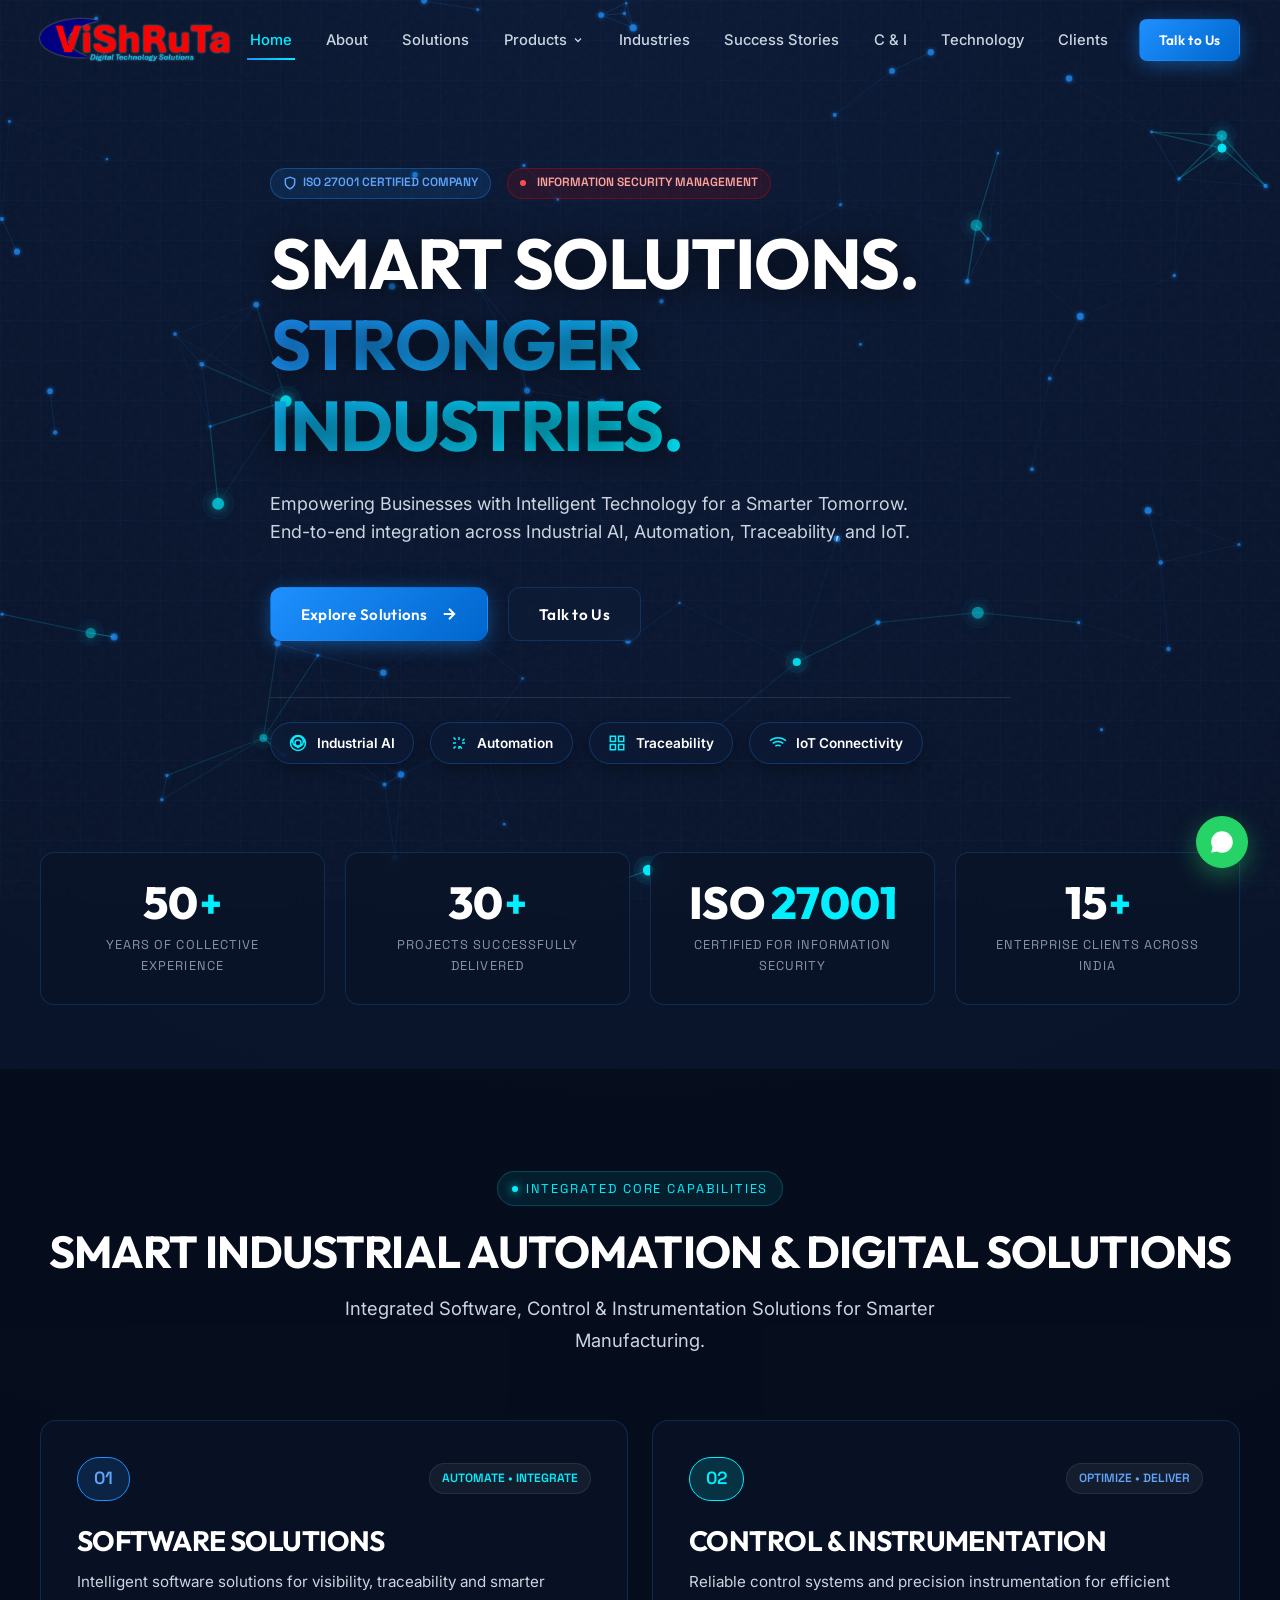
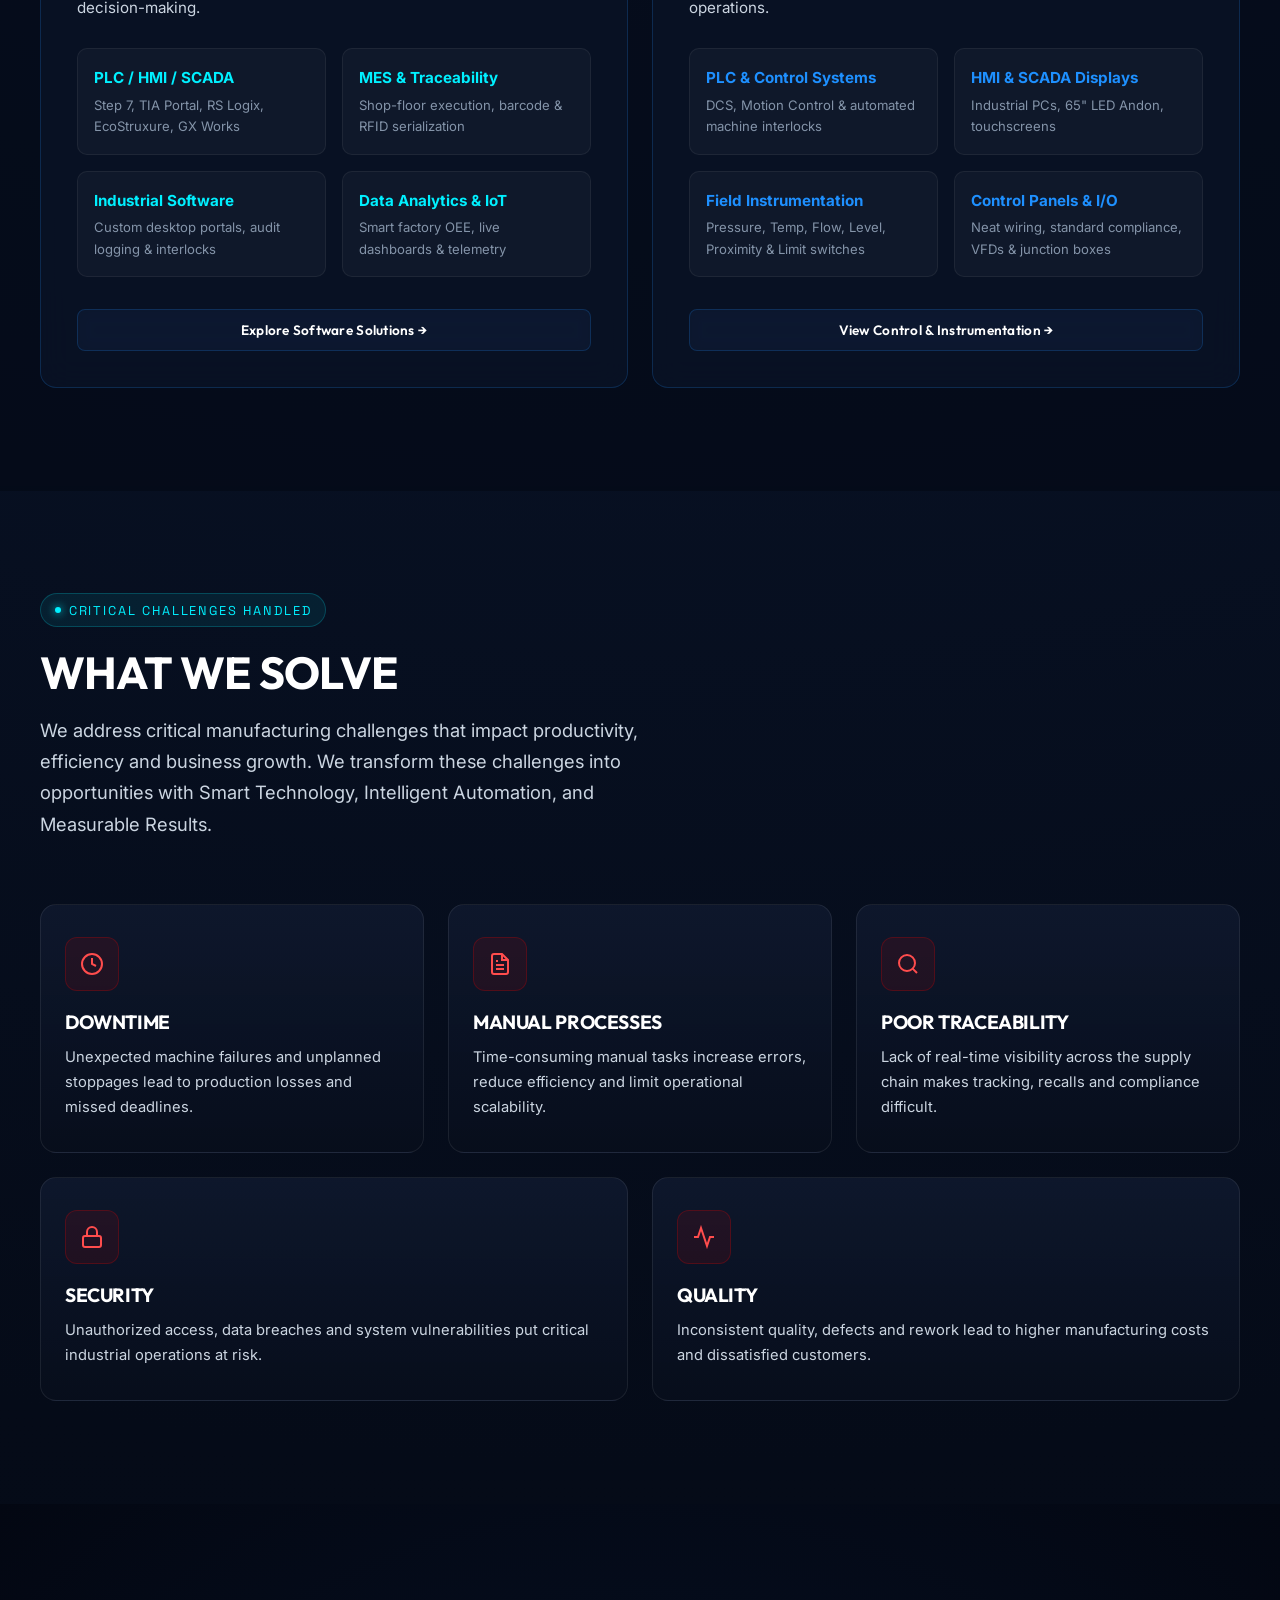
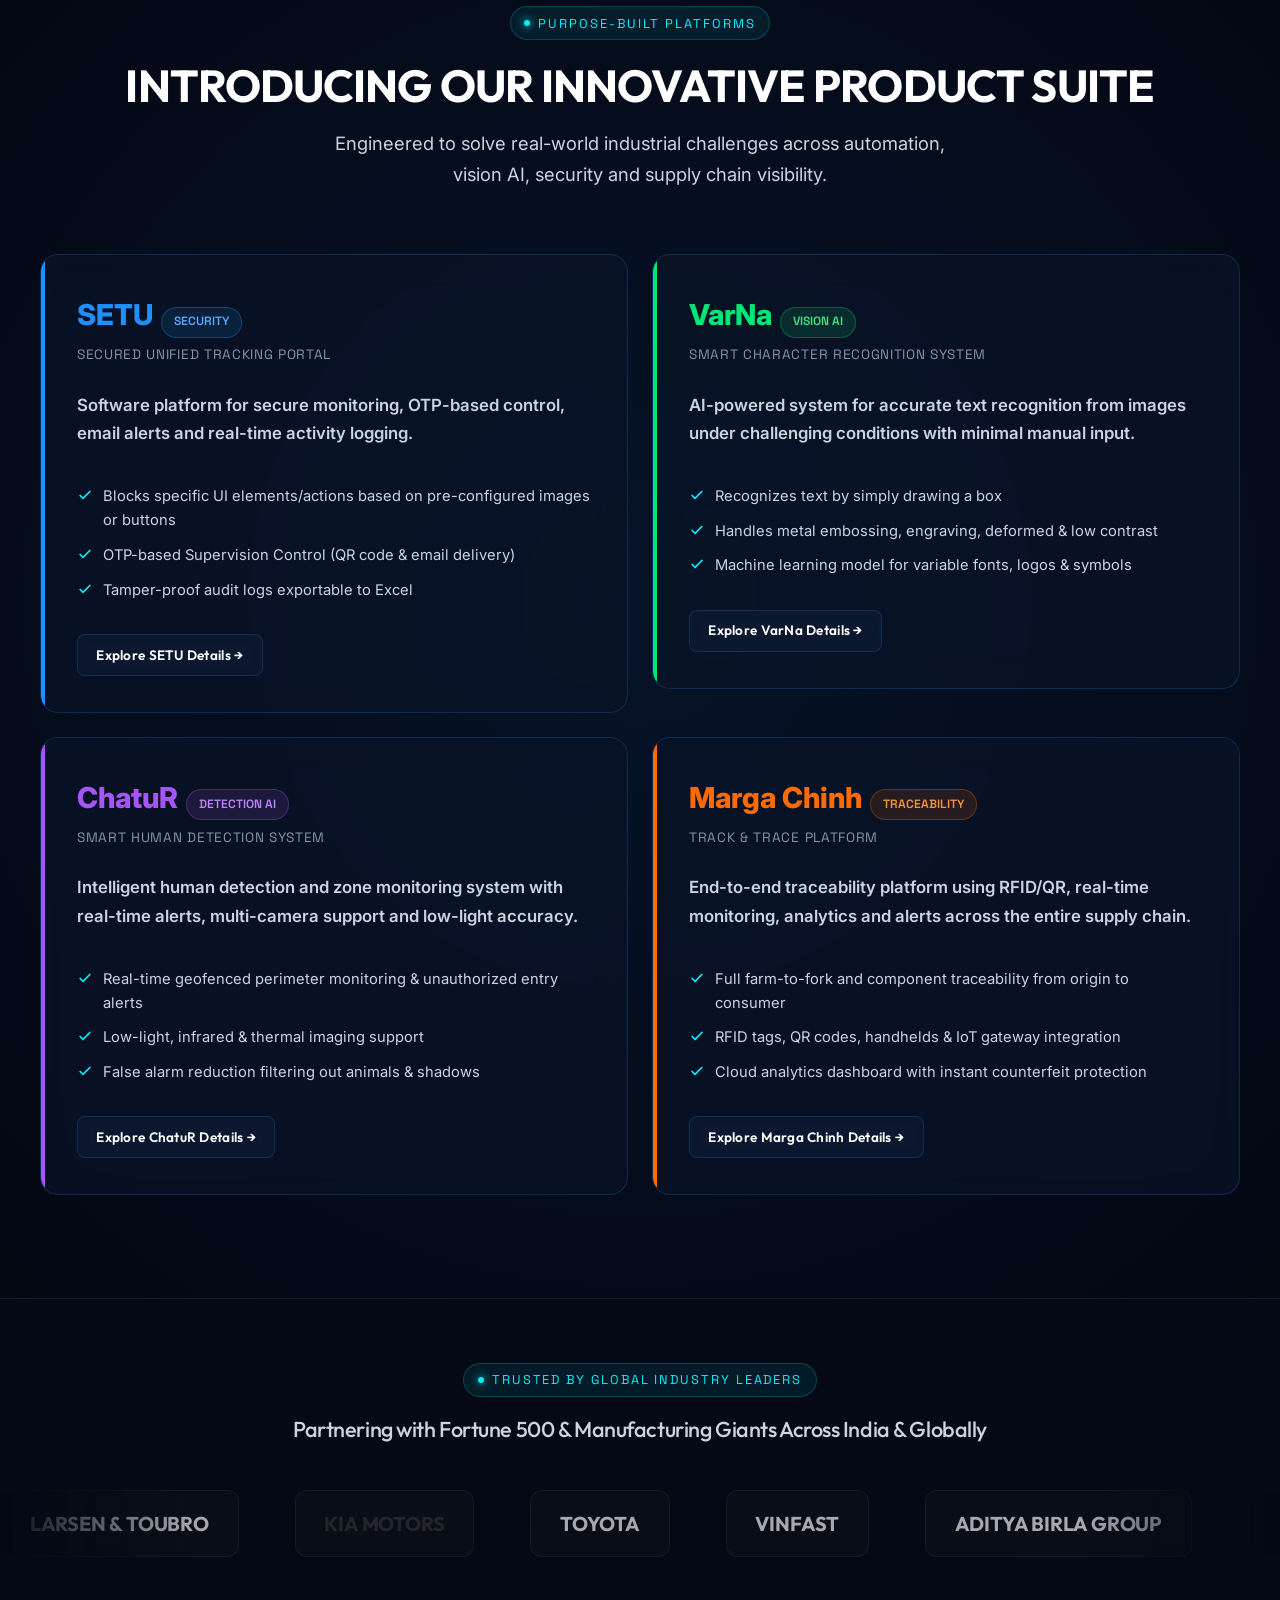
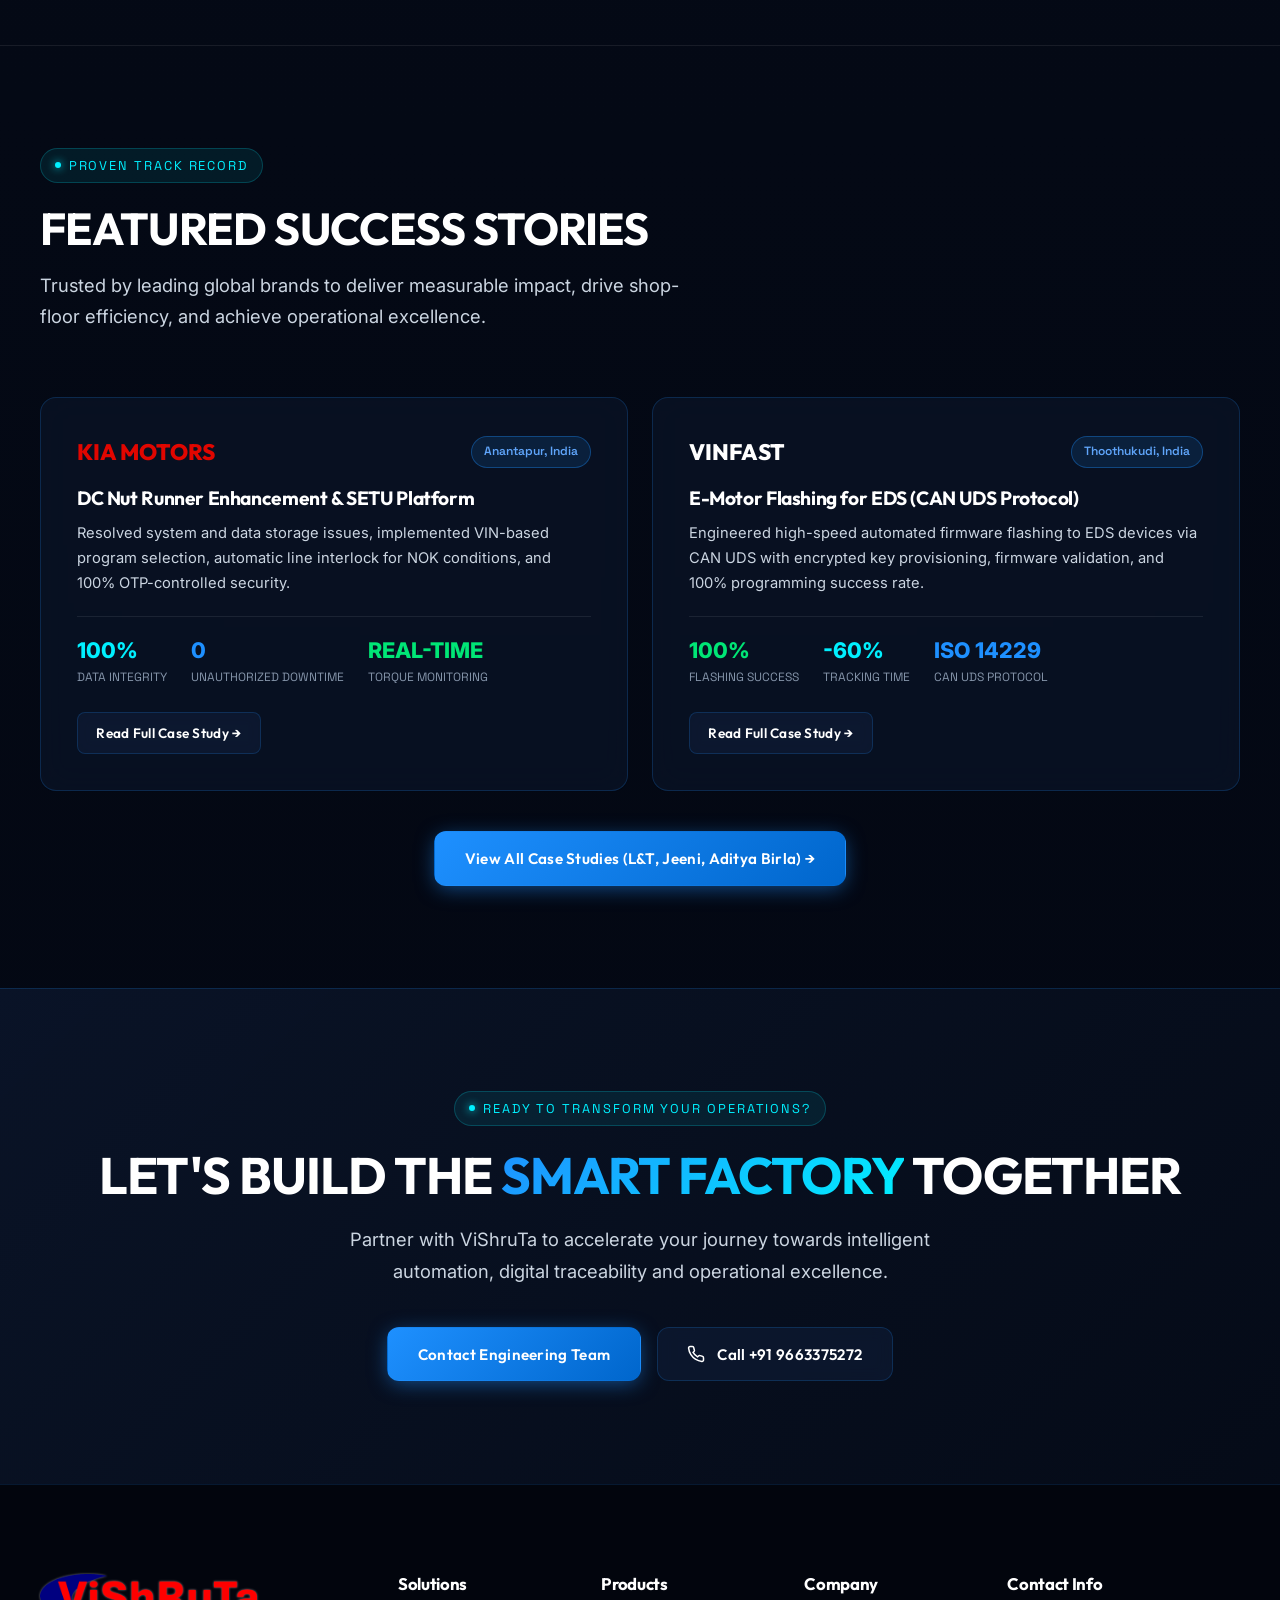
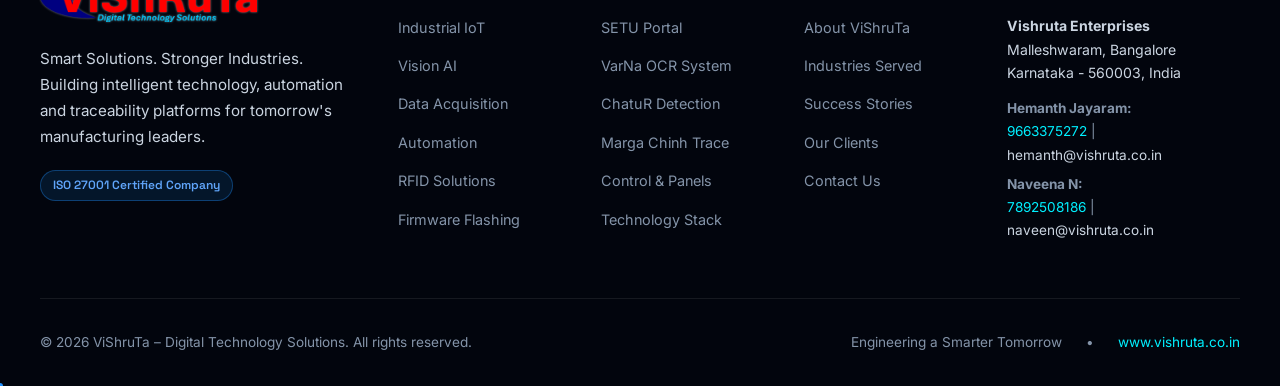
==== index.html @ b14efd13 "Initial commit: ViShruTa Digital Technology Solutions official corporate website" ====
<!DOCTYPE html>
<html lang="en">
<head>
  <meta charset="UTF-8">
  <meta name="viewport" content="width=device-width, initial-scale=1.0">
  <title>ViShruTa – Digital Technology Solutions | Industrial AI, Automation, IoT & Traceability</title>
  <meta name="description" content="ViShruTa provides award-grade Industrial Automation, Industrial AI, IoT Connectivity, Traceability & Control Solutions. ISO 27001 Certified Company based in Bangalore, India.">
  <meta name="keywords" content="ViShruTa, Industrial Automation, Industrial AI, IoT, Traceability, SETU, VarNa, ChatuR, Marga Chinh, PLC Panel Wiring, SCADA, Bangalore">
  <meta name="author" content="ViShruTa">
  
  <!-- Open Graph / Meta -->
  <meta property="og:title" content="ViShruTa – Digital Technology Solutions">
  <meta property="og:description" content="Smart Solutions. Stronger Industries. Empowering Businesses with Intelligent Technology for a Smarter Tomorrow.">
  <meta property="og:type" content="website">
  <meta property="og:url" content="https://www.vishruta.co.in">

  <!-- Favicon SVG -->
  <link rel="icon" type="image/svg+xml" href="data:image/svg+xml,%3Csvg xmlns='http://www.w3.org/2000/svg' viewBox='0 0 32 32'%3E%3Crect width='32' height='32' rx='8' fill='%23050B18'/%3E%3Cpath d='M6 10h6l4 12 4-12h6' stroke='%23E10600' stroke-width='3' stroke-linecap='round' stroke-linejoin='round' fill='none'/%3E%3Ccircle cx='24' cy='10' r='2' fill='%2300F0FF'/%3E%3C/svg%3E">

  <!-- Stylesheets -->
  <link rel="stylesheet" href="css/main.css">
  <link rel="stylesheet" href="css/components.css">
  <link rel="stylesheet" href="css/animations.css">
</head>
<body>

  <!-- Scroll Progress Indicator -->
  <div class="scroll-progress"></div>

  <!-- Main Navigation Header -->
  <header class="header">
    <div class="container navbar">
      <a href="index.html" class="logo-brand" aria-label="ViShruTa Home">
        <img src="images/logo.png" alt="ViShruTa – Digital Technology Solutions" class="logo-img">
      </a>

      <nav>
        <ul class="nav-links">
          <li class="nav-item"><a href="index.html" class="nav-link active">Home</a></li>
          <li class="nav-item"><a href="about.html" class="nav-link">About</a></li>
          <li class="nav-item"><a href="solutions.html" class="nav-link">Solutions</a></li>
          <li class="nav-item">
            <a href="products.html" class="nav-link">
              Products
              <svg width="12" height="12" viewBox="0 0 24 24" fill="none" stroke="currentColor" stroke-width="2.5"><path d="M6 9l6 6 6-6"/></svg>
            </a>
            <ul class="dropdown-menu">
              <li><a href="product-setu.html" class="dropdown-link"><span style="color:var(--product-setu)">●</span> SETU (Secured Tracking)</a></li>
              <li><a href="product-varna.html" class="dropdown-link"><span style="color:var(--product-varna)">●</span> VarNa (Character OCR)</a></li>
              <li><a href="product-chatur.html" class="dropdown-link"><span style="color:var(--product-chatur)">●</span> ChatuR (Human Detection)</a></li>
              <li><a href="product-marga-chinh.html" class="dropdown-link"><span style="color:var(--product-marga)">●</span> Marga Chinh (Track & Trace)</a></li>
            </ul>
          </li>
          <li class="nav-item"><a href="industries.html" class="nav-link">Industries</a></li>
          <li class="nav-item"><a href="success-stories.html" class="nav-link">Success Stories</a></li>
          <li class="nav-item"><a href="control-instrumentation.html" class="nav-link">C &amp; I</a></li>
          <li class="nav-item"><a href="technology.html" class="nav-link">Technology</a></li>
          <li class="nav-item"><a href="clients.html" class="nav-link">Clients</a></li>
          <li class="nav-item"><a href="contact.html" class="btn btn-primary btn-sm">Talk to Us</a></li>
        </ul>
      </nav>

      <button class="mobile-toggle" aria-label="Toggle navigation menu">
        <span></span>
        <span></span>
        <span></span>
      </button>
    </div>
  </header>

  <!-- Hero Section -->
  <section class="hero" id="home">
    <canvas id="network-canvas"></canvas>

    <div class="container hero-content">
      <div class="hero-badge-wrap">
        <span class="badge badge-iso">
          <svg width="14" height="14" viewBox="0 0 24 24" fill="none" stroke="currentColor" stroke-width="2.5"><path d="M12 22s8-4 8-10V5l-8-3-8 3v7c0 6 8 10 8 10z"/></svg>
          ISO 27001 CERTIFIED COMPANY
        </span>
        <span class="badge badge-red">
          <span class="pulse-security" style="display:inline-block;width:6px;height:6px;border-radius:50%;background:#FF4D4D;margin-right:4px;"></span>
          INFORMATION SECURITY MANAGEMENT
        </span>
      </div>

      <h1 class="hero-title">
        SMART SOLUTIONS.<br>
        <span class="text-gradient-accent">STRONGER INDUSTRIES.</span>
      </h1>

      <p class="hero-subtitle">
        Empowering Businesses with Intelligent Technology for a Smarter Tomorrow. End-to-end integration across Industrial AI, Automation, Traceability, and IoT.
      </p>

      <div class="hero-actions">
        <a href="solutions.html" class="btn btn-primary">
          Explore Solutions
          <svg width="18" height="18" viewBox="0 0 24 24" fill="none" stroke="currentColor" stroke-width="2.5"><path d="M5 12h14M12 5l7 7-7 7"/></svg>
        </a>
        <a href="contact.html" class="btn btn-secondary">
          Talk to Us
        </a>
      </div>

      <!-- Floating Tech Nodes from PDF Slide 1 -->
      <div class="hero-nodes">
        <div class="hero-node-item floating-anim-1">
          <svg viewBox="0 0 24 24" fill="none" stroke="currentColor" stroke-width="2"><path d="M12 2a10 10 0 1010 10A10 10 0 0012 2zm1 14.93V17a1 1 0 01-2 0v-.07A7.003 7.003 0 015.07 11H5a1 1 0 010-2h.07A7.003 7.003 0 0111 3.07V3a1 1 0 012 0v.07A7.003 7.003 0 0118.93 9H19a1 1 0 010 2h-.07A7.003 7.003 0 0113 16.93zM12 8a4 4 0 104 4 4 4 0 00-4-4z"/></svg>
          Industrial AI
        </div>
        <div class="hero-node-item floating-anim-2">
          <svg viewBox="0 0 24 24" fill="none" stroke="currentColor" stroke-width="2"><path d="M12 8V4m0 16v-4m8-4h-4M4 12h4m11.314-5.657l-2.828 2.828M7.515 16.485l-2.828 2.828m11.314 0l-2.828-2.828M7.515 7.515L4.686 4.686"/></svg>
          Automation
        </div>
        <div class="hero-node-item floating-anim-3">
          <svg viewBox="0 0 24 24" fill="none" stroke="currentColor" stroke-width="2"><rect x="3" y="3" width="7" height="7"/><rect x="14" y="3" width="7" height="7"/><rect x="3" y="14" width="7" height="7"/><rect x="14" y="14" width="7" height="7"/></svg>
          Traceability
        </div>
        <div class="hero-node-item floating-anim-4">
          <svg viewBox="0 0 24 24" fill="none" stroke="currentColor" stroke-width="2"><path d="M5 12.55a11 11 0 0114.08 0M1.42 9a16 16 0 0121.16 0M8.53 16.11a6 6 0 016.95 0M12 20h.01"/></svg>
          IoT Connectivity
        </div>
      </div>
    </div>
  </section>

  <!-- Animated Numerical Stats Strip -->
  <section class="stats-strip">
    <div class="container">
      <div class="stats-card-grid">
        <div class="stat-box">
          <div class="stat-number"><span class="counter" data-target="50">0</span><span class="plus">+</span></div>
          <div class="stat-label">Years of Collective Experience</div>
        </div>
        <div class="stat-box">
          <div class="stat-number"><span class="counter" data-target="30">0</span><span class="plus">+</span></div>
          <div class="stat-label">Projects Successfully Delivered</div>
        </div>
        <div class="stat-box">
          <div class="stat-number">ISO <span style="color:var(--accent-cyan);margin-left:6px;">27001</span></div>
          <div class="stat-label">Certified for Information Security</div>
        </div>
        <div class="stat-box">
          <div class="stat-number"><span class="counter" data-target="15">0</span><span class="plus">+</span></div>
          <div class="stat-label">Enterprise Clients Across India</div>
        </div>
      </div>
    </div>
  </section>

  <!-- Two Core Pillars (Slide 2) -->
  <section class="section" style="background: rgba(4, 9, 20, 0.6);">
    <div class="container">
      <div class="section-title-wrap text-center" style="text-align: center;">
        <span class="section-tag">Integrated Core Capabilities</span>
        <h2 class="section-title">SMART INDUSTRIAL AUTOMATION &amp; DIGITAL SOLUTIONS</h2>
        <p class="section-desc" style="margin: 0 auto;">Integrated Software, Control &amp; Instrumentation Solutions for Smarter Manufacturing.</p>
      </div>

      <div class="bento-grid">
        <!-- 01 Software Solutions -->
        <div class="col-6">
          <div class="glass-card tilt-card" style="height: 100%;">
            <div style="display:flex; justify-content:space-between; align-items:center; margin-bottom:1.5rem;">
              <span class="badge" style="background:rgba(30,144,255,0.15); border-color:var(--accent-blue); color:#60A5FA; font-size:1.1rem; padding:0.4rem 1rem;">01</span>
              <span class="badge" style="color:var(--accent-cyan);">AUTOMATE • INTEGRATE</span>
            </div>
            <h3 style="color:#FFFFFF; margin-bottom:0.75rem;">SOFTWARE SOLUTIONS</h3>
            <p style="color:var(--text-secondary); margin-bottom:1.75rem;">Intelligent software solutions for visibility, traceability and smarter decision-making.</p>
            
            <div style="display:grid; grid-template-columns:repeat(2, 1fr); gap:1rem;">
              <div style="background:rgba(255,255,255,0.03); padding:1rem; border-radius:10px; border:1px solid rgba(255,255,255,0.06);">
                <div style="color:var(--accent-cyan); font-weight:700; font-size:0.95rem; margin-bottom:0.25rem;">PLC / HMI / SCADA</div>
                <div style="font-size:0.82rem; color:var(--text-muted);">Step 7, TIA Portal, RS Logix, EcoStruxure, GX Works</div>
              </div>
              <div style="background:rgba(255,255,255,0.03); padding:1rem; border-radius:10px; border:1px solid rgba(255,255,255,0.06);">
                <div style="color:var(--accent-cyan); font-weight:700; font-size:0.95rem; margin-bottom:0.25rem;">MES &amp; Traceability</div>
                <div style="font-size:0.82rem; color:var(--text-muted);">Shop-floor execution, barcode &amp; RFID serialization</div>
              </div>
              <div style="background:rgba(255,255,255,0.03); padding:1rem; border-radius:10px; border:1px solid rgba(255,255,255,0.06);">
                <div style="color:var(--accent-cyan); font-weight:700; font-size:0.95rem; margin-bottom:0.25rem;">Industrial Software</div>
                <div style="font-size:0.82rem; color:var(--text-muted);">Custom desktop portals, audit logging &amp; interlocks</div>
              </div>
              <div style="background:rgba(255,255,255,0.03); padding:1rem; border-radius:10px; border:1px solid rgba(255,255,255,0.06);">
                <div style="color:var(--accent-cyan); font-weight:700; font-size:0.95rem; margin-bottom:0.25rem;">Data Analytics &amp; IoT</div>
                <div style="font-size:0.82rem; color:var(--text-muted);">Smart factory OEE, live dashboards &amp; telemetry</div>
              </div>
            </div>

            <div style="margin-top:2rem;">
              <a href="solutions.html" class="btn btn-secondary btn-sm" style="width:100%;">Explore Software Solutions &rarr;</a>
            </div>
          </div>
        </div>

        <!-- 02 Control & Instrumentation -->
        <div class="col-6">
          <div class="glass-card tilt-card" style="height: 100%;">
            <div style="display:flex; justify-content:space-between; align-items:center; margin-bottom:1.5rem;">
              <span class="badge" style="background:rgba(0,240,255,0.15); border-color:var(--accent-cyan); color:var(--accent-cyan); font-size:1.1rem; padding:0.4rem 1rem;">02</span>
              <span class="badge" style="color:#60A5FA;">OPTIMIZE • DELIVER</span>
            </div>
            <h3 style="color:#FFFFFF; margin-bottom:0.75rem;">CONTROL &amp; INSTRUMENTATION</h3>
            <p style="color:var(--text-secondary); margin-bottom:1.75rem;">Reliable control systems and precision instrumentation for efficient operations.</p>
            
            <div style="display:grid; grid-template-columns:repeat(2, 1fr); gap:1rem;">
              <div style="background:rgba(255,255,255,0.03); padding:1rem; border-radius:10px; border:1px solid rgba(255,255,255,0.06);">
                <div style="color:var(--accent-blue); font-weight:700; font-size:0.95rem; margin-bottom:0.25rem;">PLC &amp; Control Systems</div>
                <div style="font-size:0.82rem; color:var(--text-muted);">DCS, Motion Control &amp; automated machine interlocks</div>
              </div>
              <div style="background:rgba(255,255,255,0.03); padding:1rem; border-radius:10px; border:1px solid rgba(255,255,255,0.06);">
                <div style="color:var(--accent-blue); font-weight:700; font-size:0.95rem; margin-bottom:0.25rem;">HMI &amp; SCADA Displays</div>
                <div style="font-size:0.82rem; color:var(--text-muted);">Industrial PCs, 65" LED Andon, touchscreens</div>
              </div>
              <div style="background:rgba(255,255,255,0.03); padding:1rem; border-radius:10px; border:1px solid rgba(255,255,255,0.06);">
                <div style="color:var(--accent-blue); font-weight:700; font-size:0.95rem; margin-bottom:0.25rem;">Field Instrumentation</div>
                <div style="font-size:0.82rem; color:var(--text-muted);">Pressure, Temp, Flow, Level, Proximity &amp; Limit switches</div>
              </div>
              <div style="background:rgba(255,255,255,0.03); padding:1rem; border-radius:10px; border:1px solid rgba(255,255,255,0.06);">
                <div style="color:var(--accent-blue); font-weight:700; font-size:0.95rem; margin-bottom:0.25rem;">Control Panels &amp; I/O</div>
                <div style="font-size:0.82rem; color:var(--text-muted);">Neat wiring, standard compliance, VFDs &amp; junction boxes</div>
              </div>
            </div>

            <div style="margin-top:2rem;">
              <a href="control-instrumentation.html" class="btn btn-secondary btn-sm" style="width:100%;">View Control &amp; Instrumentation &rarr;</a>
            </div>
          </div>
        </div>
      </div>
    </div>
  </section>

  <!-- What We Solve (Slide 3) -->
  <section class="section">
    <div class="container">
      <div class="section-title-wrap">
        <span class="section-tag">Critical Challenges Handled</span>
        <h2 class="section-title">WHAT WE SOLVE</h2>
        <p class="section-desc">
          We address critical manufacturing challenges that impact productivity, efficiency and business growth. We transform these challenges into opportunities with Smart Technology, Intelligent Automation, and Measurable Results.
        </p>
      </div>

      <div class="bento-grid">
        <!-- Downtime -->
        <div class="col-4">
          <div class="problem-card">
            <div class="problem-icon-wrap">
              <svg width="24" height="24" viewBox="0 0 24 24" fill="none" stroke="currentColor" stroke-width="2"><circle cx="12" cy="12" r="10"/><polyline points="12 6 12 12 16 14"/></svg>
            </div>
            <h3 class="problem-title">DOWNTIME</h3>
            <p class="problem-desc">Unexpected machine failures and unplanned stoppages lead to production losses and missed deadlines.</p>
          </div>
        </div>

        <!-- Manual Processes -->
        <div class="col-4">
          <div class="problem-card">
            <div class="problem-icon-wrap">
              <svg width="24" height="24" viewBox="0 0 24 24" fill="none" stroke="currentColor" stroke-width="2"><path d="M14 2H6a2 2 0 00-2 2v16a2 2 0 002 2h12a2 2 0 002-2V8z"/><polyline points="14 2 14 8 20 8"/><line x1="16" y1="13" x2="8" y2="13"/><line x1="16" y1="17" x2="8" y2="17"/><polyline points="10 9 9 9 8 9"/></svg>
            </div>
            <h3 class="problem-title">MANUAL PROCESSES</h3>
            <p class="problem-desc">Time-consuming manual tasks increase errors, reduce efficiency and limit operational scalability.</p>
          </div>
        </div>

        <!-- Poor Traceability -->
        <div class="col-4">
          <div class="problem-card">
            <div class="problem-icon-wrap">
              <svg width="24" height="24" viewBox="0 0 24 24" fill="none" stroke="currentColor" stroke-width="2"><circle cx="11" cy="11" r="8"/><line x1="21" y1="21" x2="16.65" y2="16.65"/></svg>
            </div>
            <h3 class="problem-title">POOR TRACEABILITY</h3>
            <p class="problem-desc">Lack of real-time visibility across the supply chain makes tracking, recalls and compliance difficult.</p>
          </div>
        </div>

        <!-- Security -->
        <div class="col-6">
          <div class="problem-card">
            <div class="problem-icon-wrap">
              <svg width="24" height="24" viewBox="0 0 24 24" fill="none" stroke="currentColor" stroke-width="2"><rect x="3" y="11" width="18" height="11" rx="2" ry="2"/><path d="M7 11V7a5 5 0 0110 0v4"/></svg>
            </div>
            <h3 class="problem-title">SECURITY</h3>
            <p class="problem-desc">Unauthorized access, data breaches and system vulnerabilities put critical industrial operations at risk.</p>
          </div>
        </div>

        <!-- Quality -->
        <div class="col-6">
          <div class="problem-card">
            <div class="problem-icon-wrap">
              <svg width="24" height="24" viewBox="0 0 24 24" fill="none" stroke="currentColor" stroke-width="2"><polyline points="22 12 18 12 15 21 9 3 6 12 2 12"/></svg>
            </div>
            <h3 class="problem-title">QUALITY</h3>
            <p class="problem-desc">Inconsistent quality, defects and rework lead to higher manufacturing costs and dissatisfied customers.</p>
          </div>
        </div>
      </div>
    </div>
  </section>

  <!-- Product Suite Showcase (Slide 7) -->
  <section class="section" style="background: radial-gradient(circle at 50% 50%, #071329 0%, #030712 100%);">
    <div class="container">
      <div class="section-title-wrap text-center" style="text-align: center;">
        <span class="section-tag">Purpose-Built Platforms</span>
        <h2 class="section-title">INTRODUCING OUR INNOVATIVE PRODUCT SUITE</h2>
        <p class="section-desc" style="margin: 0 auto;">Engineered to solve real-world industrial challenges across automation, vision AI, security and supply chain visibility.</p>
      </div>

      <div class="bento-grid">
        <!-- SETU -->
        <div class="col-6">
          <div class="product-card product-card-setu">
            <div class="product-header">
              <div class="product-brand-title">
                <span class="product-name" style="color:var(--product-setu);">SETU</span>
                <span class="badge" style="background:rgba(30,144,255,0.12); color:#60A5FA; border-color:rgba(30,144,255,0.3);">SECURITY</span>
              </div>
              <div class="product-subtitle">Secured Unified Tracking Portal</div>
            </div>
            <p class="product-tagline">Software platform for secure monitoring, OTP-based control, email alerts and real-time activity logging.</p>
            <ul class="product-bullets">
              <li><svg viewBox="0 0 24 24" fill="none" stroke="currentColor" stroke-width="2.5"><polyline points="20 6 9 17 4 12"/></svg> Blocks specific UI elements/actions based on pre-configured images or buttons</li>
              <li><svg viewBox="0 0 24 24" fill="none" stroke="currentColor" stroke-width="2.5"><polyline points="20 6 9 17 4 12"/></svg> OTP-based Supervision Control (QR code &amp; email delivery)</li>
              <li><svg viewBox="0 0 24 24" fill="none" stroke="currentColor" stroke-width="2.5"><polyline points="20 6 9 17 4 12"/></svg> Tamper-proof audit logs exportable to Excel</li>
            </ul>
            <a href="product-setu.html" class="btn btn-secondary btn-sm" style="align-self: flex-start;">Explore SETU Details &rarr;</a>
          </div>
        </div>

        <!-- VarNa -->
        <div class="col-6">
          <div class="product-card product-card-varna">
            <div class="product-header">
              <div class="product-brand-title">
                <span class="product-name" style="color:var(--product-varna);">VarNa</span>
                <span class="badge" style="background:rgba(0,230,118,0.12); color:#4ADE80; border-color:rgba(0,230,118,0.3);">VISION AI</span>
              </div>
              <div class="product-subtitle">Smart Character Recognition System</div>
            </div>
            <p class="product-tagline">AI-powered system for accurate text recognition from images under challenging conditions with minimal manual input.</p>
            <ul class="product-bullets">
              <li><svg viewBox="0 0 24 24" fill="none" stroke="currentColor" stroke-width="2.5"><polyline points="20 6 9 17 4 12"/></svg> Recognizes text by simply drawing a box</li>
              <li><svg viewBox="0 0 24 24" fill="none" stroke="currentColor" stroke-width="2.5"><polyline points="20 6 9 17 4 12"/></svg> Handles metal embossing, engraving, deformed &amp; low contrast</li>
              <li><svg viewBox="0 0 24 24" fill="none" stroke="currentColor" stroke-width="2.5"><polyline points="20 6 9 17 4 12"/></svg> Machine learning model for variable fonts, logos &amp; symbols</li>
            </ul>
            <a href="product-varna.html" class="btn btn-secondary btn-sm" style="align-self: flex-start;">Explore VarNa Details &rarr;</a>
          </div>
        </div>

        <!-- ChatuR -->
        <div class="col-6">
          <div class="product-card product-card-chatur">
            <div class="product-header">
              <div class="product-brand-title">
                <span class="product-name" style="color:var(--product-chatur);">ChatuR</span>
                <span class="badge" style="background:rgba(168,85,247,0.12); color:#C084FC; border-color:rgba(168,85,247,0.3);">DETECTION AI</span>
              </div>
              <div class="product-subtitle">Smart Human Detection System</div>
            </div>
            <p class="product-tagline">Intelligent human detection and zone monitoring system with real-time alerts, multi-camera support and low-light accuracy.</p>
            <ul class="product-bullets">
              <li><svg viewBox="0 0 24 24" fill="none" stroke="currentColor" stroke-width="2.5"><polyline points="20 6 9 17 4 12"/></svg> Real-time geofenced perimeter monitoring &amp; unauthorized entry alerts</li>
              <li><svg viewBox="0 0 24 24" fill="none" stroke="currentColor" stroke-width="2.5"><polyline points="20 6 9 17 4 12"/></svg> Low-light, infrared &amp; thermal imaging support</li>
              <li><svg viewBox="0 0 24 24" fill="none" stroke="currentColor" stroke-width="2.5"><polyline points="20 6 9 17 4 12"/></svg> False alarm reduction filtering out animals &amp; shadows</li>
            </ul>
            <a href="product-chatur.html" class="btn btn-secondary btn-sm" style="align-self: flex-start;">Explore ChatuR Details &rarr;</a>
          </div>
        </div>

        <!-- Marga Chinh -->
        <div class="col-6">
          <div class="product-card product-card-marga">
            <div class="product-header">
              <div class="product-brand-title">
                <span class="product-name" style="color:var(--product-marga);">Marga Chinh</span>
                <span class="badge" style="background:rgba(255,107,0,0.12); color:#FB923C; border-color:rgba(255,107,0,0.3);">TRACEABILITY</span>
              </div>
              <div class="product-subtitle">Track &amp; Trace Platform</div>
            </div>
            <p class="product-tagline">End-to-end traceability platform using RFID/QR, real-time monitoring, analytics and alerts across the entire supply chain.</p>
            <ul class="product-bullets">
              <li><svg viewBox="0 0 24 24" fill="none" stroke="currentColor" stroke-width="2.5"><polyline points="20 6 9 17 4 12"/></svg> Full farm-to-fork and component traceability from origin to consumer</li>
              <li><svg viewBox="0 0 24 24" fill="none" stroke="currentColor" stroke-width="2.5"><polyline points="20 6 9 17 4 12"/></svg> RFID tags, QR codes, handhelds &amp; IoT gateway integration</li>
              <li><svg viewBox="0 0 24 24" fill="none" stroke="currentColor" stroke-width="2.5"><polyline points="20 6 9 17 4 12"/></svg> Cloud analytics dashboard with instant counterfeit protection</li>
            </ul>
            <a href="product-marga-chinh.html" class="btn btn-secondary btn-sm" style="align-self: flex-start;">Explore Marga Chinh Details &rarr;</a>
          </div>
        </div>
      </div>
    </div>
  </section>

  <!-- Infinite Client Logo Marquee (Slide 23) -->
  <section class="section-tight" style="border-top: 1px solid var(--border-subtle); border-bottom: 1px solid var(--border-subtle);">
    <div class="container text-center" style="margin-bottom: 1.5rem; text-align: center;">
      <span class="section-tag">Trusted By Global Industry Leaders</span>
      <h3 style="font-size: 1.35rem; color: var(--text-secondary); font-weight: 500;">
        Partnering with Fortune 500 &amp; Manufacturing Giants Across India &amp; Globally
      </h3>
    </div>

    <div class="marquee-container">
      <div class="marquee-track">
        <div class="client-logo-item"><span class="client-logo-text">LARSEN &amp; TOUBRO</span></div>
        <div class="client-logo-item"><span class="client-logo-text" style="color:#E10600;">KIA MOTORS</span></div>
        <div class="client-logo-item"><span class="client-logo-text">TOYOTA</span></div>
        <div class="client-logo-item"><span class="client-logo-text">VINFAST</span></div>
        <div class="client-logo-item"><span class="client-logo-text">ADITYA BIRLA GROUP</span></div>
        <div class="client-logo-item"><span class="client-logo-text">DAIKIN</span></div>
        <div class="client-logo-item"><span class="client-logo-text">JEENI MILLET</span></div>
        <div class="client-logo-item"><span class="client-logo-text">DAIFUKU</span></div>
        <div class="client-logo-item"><span class="client-logo-text">MARUTI SUZUKI</span></div>
        <div class="client-logo-item"><span class="client-logo-text" style="color:#00F0FF;">SIEMENS</span></div>
        <div class="client-logo-item"><span class="client-logo-text">AMARA RAJA</span></div>
        <div class="client-logo-item"><span class="client-logo-text" style="color:#00E676;">SCHNEIDER ELECTRIC</span></div>
        <div class="client-logo-item"><span class="client-logo-text">KUSHAGRAMATI</span></div>
        <!-- Duplicate for continuous seamless marquee loop -->
        <div class="client-logo-item"><span class="client-logo-text">LARSEN &amp; TOUBRO</span></div>
        <div class="client-logo-item"><span class="client-logo-text" style="color:#E10600;">KIA MOTORS</span></div>
        <div class="client-logo-item"><span class="client-logo-text">TOYOTA</span></div>
        <div class="client-logo-item"><span class="client-logo-text">VINFAST</span></div>
        <div class="client-logo-item"><span class="client-logo-text">ADITYA BIRLA GROUP</span></div>
        <div class="client-logo-item"><span class="client-logo-text">DAIKIN</span></div>
        <div class="client-logo-item"><span class="client-logo-text">JEENI MILLET</span></div>
        <div class="client-logo-item"><span class="client-logo-text">DAIFUKU</span></div>
        <div class="client-logo-item"><span class="client-logo-text">MARUTI SUZUKI</span></div>
        <div class="client-logo-item"><span class="client-logo-text" style="color:#00F0FF;">SIEMENS</span></div>
        <div class="client-logo-item"><span class="client-logo-text">AMARA RAJA</span></div>
        <div class="client-logo-item"><span class="client-logo-text" style="color:#00E676;">SCHNEIDER ELECTRIC</span></div>
        <div class="client-logo-item"><span class="client-logo-text">KUSHAGRAMATI</span></div>
      </div>
    </div>
  </section>

  <!-- Featured Case Studies Preview (Slide 13-19) -->
  <section class="section">
    <div class="container">
      <div class="section-title-wrap">
        <span class="section-tag">Proven Track Record</span>
        <h2 class="section-title">FEATURED SUCCESS STORIES</h2>
        <p class="section-desc">
          Trusted by leading global brands to deliver measurable impact, drive shop-floor efficiency, and achieve operational excellence.
        </p>
      </div>

      <div class="bento-grid">
        <!-- KIA Case -->
        <div class="col-6">
          <div class="glass-card tilt-card">
            <div style="display:flex; justify-content:space-between; align-items:center; margin-bottom:1rem;">
              <span style="font-weight:800; font-size:1.4rem; color:#E10600; font-family:var(--font-display);">KIA MOTORS</span>
              <span class="badge badge-iso">Anantapur, India</span>
            </div>
            <h4 style="margin-bottom:0.75rem;">DC Nut Runner Enhancement &amp; SETU Platform</h4>
            <p style="font-size:0.92rem; margin-bottom:1.25rem;">
              Resolved system and data storage issues, implemented VIN-based program selection, automatic line interlock for NOK conditions, and 100% OTP-controlled security.
            </p>
            <div style="display:flex; gap:1.5rem; border-top:1px solid rgba(255,255,255,0.08); padding-top:1rem; margin-bottom:1.5rem;">
              <div>
                <div style="font-size:1.35rem; font-weight:800; color:var(--accent-cyan);">100%</div>
                <div style="font-size:0.75rem; color:var(--text-muted); font-family:var(--font-mono);">DATA INTEGRITY</div>
              </div>
              <div>
                <div style="font-size:1.35rem; font-weight:800; color:var(--accent-blue);">0</div>
                <div style="font-size:0.75rem; color:var(--text-muted); font-family:var(--font-mono);">UNAUTHORIZED DOWNTIME</div>
              </div>
              <div>
                <div style="font-size:1.35rem; font-weight:800; color:#00E676;">REAL-TIME</div>
                <div style="font-size:0.75rem; color:var(--text-muted); font-family:var(--font-mono);">TORQUE MONITORING</div>
              </div>
            </div>
            <a href="success-stories.html#kia-setu" class="btn btn-secondary btn-sm">Read Full Case Study &rarr;</a>
          </div>
        </div>

        <!-- VinFast Case -->
        <div class="col-6">
          <div class="glass-card tilt-card">
            <div style="display:flex; justify-content:space-between; align-items:center; margin-bottom:1rem;">
              <span style="font-weight:800; font-size:1.4rem; color:#FFFFFF; font-family:var(--font-display);">VINFAST</span>
              <span class="badge badge-iso">Thoothukudi, India</span>
            </div>
            <h4 style="margin-bottom:0.75rem;">E-Motor Flashing for EDS (CAN UDS Protocol)</h4>
            <p style="font-size:0.92rem; margin-bottom:1.25rem;">
              Engineered high-speed automated firmware flashing to EDS devices via CAN UDS with encrypted key provisioning, firmware validation, and 100% programming success rate.
            </p>
            <div style="display:flex; gap:1.5rem; border-top:1px solid rgba(255,255,255,0.08); padding-top:1rem; margin-bottom:1.5rem;">
              <div>
                <div style="font-size:1.35rem; font-weight:800; color:#00E676;">100%</div>
                <div style="font-size:0.75rem; color:var(--text-muted); font-family:var(--font-mono);">FLASHING SUCCESS</div>
              </div>
              <div>
                <div style="font-size:1.35rem; font-weight:800; color:var(--accent-cyan);">-60%</div>
                <div style="font-size:0.75rem; color:var(--text-muted); font-family:var(--font-mono);">TRACKING TIME</div>
              </div>
              <div>
                <div style="font-size:1.35rem; font-weight:800; color:var(--accent-blue);">ISO 14229</div>
                <div style="font-size:0.75rem; color:var(--text-muted); font-family:var(--font-mono);">CAN UDS PROTOCOL</div>
              </div>
            </div>
            <a href="success-stories.html#vinfast-flashing" class="btn btn-secondary btn-sm">Read Full Case Study &rarr;</a>
          </div>
        </div>
      </div>

      <div style="text-align: center; margin-top: 2.5rem;">
        <a href="success-stories.html" class="btn btn-primary">
          View All Case Studies (L&amp;T, Jeeni, Aditya Birla) &rarr;
        </a>
      </div>
    </div>
  </section>

  <!-- CTA Banner Section (Slide 24) -->
  <section class="section" style="background: linear-gradient(135deg, rgba(10, 20, 40, 0.95) 0%, rgba(5, 11, 24, 0.98) 100%); border-top: 1px solid var(--border-light);">
    <div class="container text-center" style="text-align: center;">
      <span class="section-tag">Ready to Transform Your Operations?</span>
      <h2 style="font-size: clamp(2rem, 4vw, 3.2rem); margin-bottom: 1.25rem;">
        LET'S BUILD THE <span class="text-gradient-accent">SMART FACTORY</span> TOGETHER
      </h2>
      <p style="max-width: 650px; margin: 0 auto 2.5rem; font-size: 1.15rem; color: var(--text-secondary);">
        Partner with ViShruTa to accelerate your journey towards intelligent automation, digital traceability and operational excellence.
      </p>

      <div style="display: flex; gap: 1rem; justify-content: center; flex-wrap: wrap;">
        <a href="contact.html" class="btn btn-primary">Contact Engineering Team</a>
        <a href="tel:+919663375272" class="btn btn-secondary">
          <svg width="18" height="18" viewBox="0 0 24 24" fill="none" stroke="currentColor" stroke-width="2"><path d="M22 16.92v3a2 2 0 01-2.18 2 19.79 19.79 0 01-8.63-3.07 19.5 19.5 0 01-6-6 19.79 19.79 0 01-3.07-8.67A2 2 0 014.11 2h3a2 2 0 012 1.72 12.84 12.84 0 00.7 2.81 2 2 0 01-.45 2.11L8.09 9.91a16 16 0 006 6l1.27-1.27a2 2 0 012.11-.45 12.84 12.84 0 002.81.7A2 2 0 0122 16.92z"/></svg>
          Call +91 9663375272
        </a>
      </div>
    </div>
  </section>

  <!-- Footer (Slide 24) -->
  <footer class="footer">
    <div class="container">
      <div class="footer-grid">
        <div class="footer-brand">
          <a href="index.html" class="logo-brand" aria-label="ViShruTa Home">
            <img src="images/logo.png" alt="ViShruTa – Digital Technology Solutions" class="logo-img">
          </a>
          <p>
            Smart Solutions. Stronger Industries. Building intelligent technology, automation and traceability platforms for tomorrow's manufacturing leaders.
          </p>
          <div style="margin-top: 1.25rem;">
            <span class="badge badge-iso">ISO 27001 Certified Company</span>
          </div>
        </div>

        <div>
          <h4 class="footer-heading">Solutions</h4>
          <ul class="footer-links">
            <li><a href="solutions.html#industrial-iot" class="footer-link">Industrial IoT</a></li>
            <li><a href="solutions.html#vision-ai" class="footer-link">Vision AI</a></li>
            <li><a href="solutions.html#data-acquisition" class="footer-link">Data Acquisition</a></li>
            <li><a href="solutions.html#automation" class="footer-link">Automation</a></li>
            <li><a href="solutions.html#rfid-solutions" class="footer-link">RFID Solutions</a></li>
            <li><a href="solutions.html#firmware-flashing" class="footer-link">Firmware Flashing</a></li>
          </ul>
        </div>

        <div>
          <h4 class="footer-heading">Products</h4>
          <ul class="footer-links">
            <li><a href="product-setu.html" class="footer-link">SETU Portal</a></li>
            <li><a href="product-varna.html" class="footer-link">VarNa OCR System</a></li>
            <li><a href="product-chatur.html" class="footer-link">ChatuR Detection</a></li>
            <li><a href="product-marga-chinh.html" class="footer-link">Marga Chinh Trace</a></li>
            <li><a href="control-instrumentation.html" class="footer-link">Control &amp; Panels</a></li>
            <li><a href="technology.html" class="footer-link">Technology Stack</a></li>
          </ul>
        </div>

        <div>
          <h4 class="footer-heading">Company</h4>
          <ul class="footer-links">
            <li><a href="about.html" class="footer-link">About ViShruTa</a></li>
            <li><a href="industries.html" class="footer-link">Industries Served</a></li>
            <li><a href="success-stories.html" class="footer-link">Success Stories</a></li>
            <li><a href="clients.html" class="footer-link">Our Clients</a></li>
            <li><a href="contact.html" class="footer-link">Contact Us</a></li>
          </ul>
        </div>

        <div>
          <h4 class="footer-heading">Contact Info</h4>
          <p style="font-size: 0.88rem; color: var(--text-secondary); margin-bottom: 0.75rem;">
            <strong>Vishruta Enterprises</strong><br>
            Malleshwaram, Bangalore<br>
            Karnataka - 560003, India
          </p>
          <p style="font-size: 0.85rem; color: var(--text-muted); margin-bottom: 0.4rem;">
            <strong>Hemanth Jayaram:</strong><br>
            <a href="tel:9663375272" style="color:var(--accent-cyan);">9663375272</a> | <a href="mailto:hemanth@vishruta.co.in" style="color:var(--text-secondary);">hemanth@vishruta.co.in</a>
          </p>
          <p style="font-size: 0.85rem; color: var(--text-muted);">
            <strong>Naveena N:</strong><br>
            <a href="tel:7892508186" style="color:var(--accent-cyan);">7892508186</a> | <a href="mailto:naveen@vishruta.co.in" style="color:var(--text-secondary);">naveen@vishruta.co.in</a>
          </p>
        </div>
      </div>

      <div class="footer-bottom">
        <div>
          &copy; 2026 ViShruTa – Digital Technology Solutions. All rights reserved.
        </div>
        <div style="display:flex; gap:1.5rem; align-items:center;">
          <span>Engineering a Smarter Tomorrow</span>
          <span>•</span>
          <a href="https://www.vishruta.co.in" target="_blank" rel="noopener" style="color:var(--accent-cyan);">www.vishruta.co.in</a>
        </div>
      </div>
    </div>
  </footer>

  <!-- Floating Actions (WhatsApp & Back-to-Top) -->
  <div class="floating-actions">
    <a href="https://wa.me/919663375272?text=Hello%20ViShruTa%20Team%2C%20I%20would%20like%20to%20inquire%20about%20your%20industrial%20solutions." target="_blank" rel="noopener" class="btn-float btn-float-whatsapp" aria-label="Contact on WhatsApp">
      <svg width="26" height="26" viewBox="0 0 24 24" fill="currentColor"><path d="M17.472 14.382c-.301-.15-1.78-.879-2.056-.98-.276-.1-.477-.15-.678.15-.2.301-.778.98-.953 1.181-.176.2-.351.226-.653.075-1.528-.765-2.822-1.92-3.766-3.328-.188-.282.02-.436.17-.678.136-.219.301-.527.452-.79.151-.264.075-.49-.038-.716-.113-.226-.678-1.634-.929-2.238-.244-.588-.492-.508-.678-.517-.176-.01-.377-.01-.578-.01-.2 0-.528.075-.804.377-.276.301-1.055 1.03-1.055 2.512 0 1.482 1.08 2.914 1.231 3.115.151.2 2.124 3.243 5.147 4.55.719.311 1.28.497 1.718.636.722.23 1.378.197 1.897.12.578-.088 1.78-.728 2.03-1.431.251-.703.251-1.306.176-1.431-.076-.126-.277-.202-.578-.352zM12 2C6.477 2 2 6.477 2 12c0 1.77.46 3.435 1.264 4.887L2 22l5.244-1.227A9.957 9.957 0 0012 22c5.523 0 10-4.477 10-10S17.523 2 12 2z"/></svg>
    </a>
  </div>

  <!-- Scripts -->
  <script src="js/data.js"></script>
  <script src="js/network-canvas.js"></script>
  <script src="js/main.js"></script>
</body>
</html>
---- css/main.css ----
/* ==========================================================================
   ViShruTa - Digital Technology Solutions
   Design System: "Digital Twin Factory"
   Award-Grade Industrial Dark Aesthetics
   ========================================================================== */

@import url('https://fonts.googleapis.com/css2?family=Inter:wght@300;400;500;600;700&family=Outfit:wght@400;500;600;700;800;900&family=Space+Grotesk:wght@500;700&display=swap');

:root {
  /* Color Tokens */
  --bg-deep: #030712;
  --bg-navy: #050B18;
  --bg-surface: #0A1428;
  --bg-surface-elevated: #0F1D38;
  --bg-surface-card: rgba(10, 20, 40, 0.72);
  --bg-glass: rgba(13, 27, 54, 0.65);
  
  /* Brand Accents */
  --accent-blue: #1E90FF;
  --accent-blue-glow: rgba(30, 144, 255, 0.35);
  --accent-cyan: #00F0FF;
  --accent-cyan-glow: rgba(0, 240, 255, 0.25);
  --brand-red: #E10600;
  --brand-red-glow: rgba(225, 6, 0, 0.3);

  /* Product-Specific Palette */
  --product-setu: #1E90FF;
  --product-varna: #00E676;
  --product-chatur: #A855F7;
  --product-marga: #FF6B00;

  /* Typography Colors */
  --text-primary: #FFFFFF;
  --text-secondary: #CBD5E1;
  --text-muted: #8494A9;
  --text-dim: #4B5565;

  /* Borders & Gradients */
  --border-subtle: rgba(255, 255, 255, 0.08);
  --border-light: rgba(30, 144, 255, 0.2);
  --border-glow: rgba(30, 144, 255, 0.45);
  --gradient-glow: linear-gradient(135deg, rgba(30, 144, 255, 0.25) 0%, rgba(0, 240, 255, 0.05) 100%);
  --gradient-card: linear-gradient(135deg, rgba(15, 29, 56, 0.85) 0%, rgba(8, 16, 32, 0.7) 100%);
  --gradient-red: linear-gradient(135deg, #FF1E1E 0%, #B30000 100%);
  --gradient-accent: linear-gradient(135deg, #1E90FF 0%, #00F0FF 100%);

  /* Typography Fonts */
  --font-display: 'Outfit', -apple-system, BlinkMacSystemFont, sans-serif;
  --font-mono: 'Space Grotesk', monospace;
  --font-body: 'Inter', -apple-system, BlinkMacSystemFont, sans-serif;

  /* Spacing & Layout */
  --container-max: 1320px;
  --container-padding: clamp(1rem, 4vw, 2.5rem);
  --nav-height: 80px;

  /* Transitions */
  --transition-fast: 0.2s cubic-bezier(0.16, 1, 0.3, 1);
  --transition-smooth: 0.4s cubic-bezier(0.16, 1, 0.3, 1);
  --transition-bounce: 0.5s cubic-bezier(0.34, 1.56, 0.64, 1);
}

/* Base Resets */
*, *::before, *::after {
  box-sizing: border-box;
  margin: 0;
  padding: 0;
}

html {
  scroll-behavior: smooth;
  font-size: 16px;
  background-color: var(--bg-deep);
  color: var(--text-primary);
  font-family: var(--font-body);
  text-rendering: optimizeLegibility;
  -webkit-font-smoothing: antialiased;
  -moz-osx-font-smoothing: grayscale;
}

body {
  min-height: 100vh;
  overflow-x: hidden;
  background: radial-gradient(circle at 50% 0%, #0c1a36 0%, #050B18 45%, #030712 100%);
  position: relative;
  line-height: 1.65;
}

/* Background Blueprint Grid Effect */
body::before {
  content: '';
  position: fixed;
  inset: 0;
  background-image: 
    linear-gradient(to right, rgba(30, 144, 255, 0.035) 1px, transparent 1px),
    linear-gradient(to bottom, rgba(30, 144, 255, 0.035) 1px, transparent 1px);
  background-size: 40px 40px;
  pointer-events: none;
  z-index: 0;
}

/* Subtle Film Grain Overlay */
body::after {
  content: '';
  position: fixed;
  inset: 0;
  opacity: 0.025;
  background-image: url("data:image/svg+xml,%3Csvg viewBox='0 0 200 200' xmlns='http://www.w3.org/2000/svg'%3E%3Cfilter id='noiseFilter'%3E%3CfeTurbulence type='fractalNoise' baseFrequency='0.8' numOctaves='3' stitchTiles='stitch'/%3E%3C/filter%3E%3Crect width='100%25' height='100%25' filter='url(%23noiseFilter)'/%3E%3C/svg%3E");
  pointer-events: none;
  z-index: 1;
}

/* Interactive Cursor on Desktop */
@media (hover: hover) and (pointer: fine) {
  .custom-cursor {
    width: 24px;
    height: 24px;
    border: 1.5px solid var(--accent-cyan);
    border-radius: 50%;
    position: fixed;
    pointer-events: none;
    z-index: 9999;
    transform: translate(-50%, -50%);
    transition: width 0.2s, height 0.2s, background-color 0.2s, border-color 0.2s, transform 0.05s ease-out;
  }
  .custom-cursor-dot {
    width: 6px;
    height: 6px;
    background-color: var(--accent-blue);
    border-radius: 50%;
    position: fixed;
    pointer-events: none;
    z-index: 10000;
    transform: translate(-50%, -50%);
  }
  .cursor-hover {
    width: 50px;
    height: 50px;
    background-color: rgba(0, 240, 255, 0.15);
    border-color: var(--accent-blue);
    backdrop-filter: blur(2px);
  }
}

/* Typography Hierarchy */
h1, h2, h3, h4, h5, h6 {
  font-family: var(--font-display);
  font-weight: 700;
  line-height: 1.15;
  letter-spacing: -0.02em;
  color: var(--text-primary);
}

h1 {
  font-size: clamp(2.4rem, 5.5vw, 4.4rem);
}

h2 {
  font-size: clamp(1.8rem, 3.8vw, 2.8rem);
}

h3 {
  font-size: clamp(1.3rem, 2.2vw, 1.75rem);
}

h4 {
  font-size: clamp(1.1rem, 1.5vw, 1.35rem);
}

p {
  color: var(--text-secondary);
  font-size: clamp(0.95rem, 1.1vw, 1.1rem);
  line-height: 1.7;
}

a {
  color: inherit;
  text-decoration: none;
  transition: var(--transition-fast);
}

/* Utility Layout Containers */
.container {
  width: 100%;
  max-width: var(--container-max);
  margin-left: auto;
  margin-right: auto;
  padding-left: var(--container-padding);
  padding-right: var(--container-padding);
  position: relative;
  z-index: 2;
}

.section {
  padding: clamp(4.5rem, 8vw, 8rem) 0;
  position: relative;
  z-index: 2;
}

.section-tight {
  padding: clamp(2.5rem, 5vw, 4.5rem) 0;
}

/* Section Header Typography */
.section-tag {
  display: inline-flex;
  align-items: center;
  gap: 0.5rem;
  font-family: var(--font-mono);
  font-size: 0.8rem;
  text-transform: uppercase;
  letter-spacing: 0.15em;
  color: var(--accent-cyan);
  background: rgba(0, 240, 255, 0.08);
  border: 1px solid rgba(0, 240, 255, 0.2);
  padding: 0.35rem 0.85rem;
  border-radius: 9999px;
  margin-bottom: 1.25rem;
}

.section-tag::before {
  content: '';
  width: 6px;
  height: 6px;
  background-color: var(--accent-cyan);
  border-radius: 50%;
  box-shadow: 0 0 8px var(--accent-cyan);
}

.section-title-wrap {
  margin-bottom: clamp(2.5rem, 5vw, 4rem);
}

.section-title {
  margin-bottom: 1rem;
}

.section-desc {
  max-width: 640px;
  font-size: 1.15rem;
  color: var(--text-secondary);
}

/* Text Gradients */
.text-gradient {
  background: linear-gradient(135deg, #FFFFFF 20%, #A0C4FF 100%);
  -webkit-background-clip: text;
  -webkit-text-fill-color: transparent;
}

.text-gradient-accent {
  background: linear-gradient(135deg, var(--accent-blue) 0%, var(--accent-cyan) 100%);
  -webkit-background-clip: text;
  -webkit-text-fill-color: transparent;
}

.text-gradient-red {
  background: linear-gradient(135deg, #FF4D4D 0%, var(--brand-red) 100%);
  -webkit-background-clip: text;
  -webkit-text-fill-color: transparent;
}

/* Glassmorphism Card Primitives */
.glass-card {
  background: var(--bg-surface-card);
  backdrop-filter: blur(16px);
  -webkit-backdrop-filter: blur(16px);
  border: 1px solid var(--border-light);
  border-radius: 16px;
  padding: clamp(1.5rem, 3vw, 2.25rem);
  position: relative;
  overflow: hidden;
  transition: transform var(--transition-smooth), border-color var(--transition-smooth), box-shadow var(--transition-smooth);
}

.glass-card::before {
  content: '';
  position: absolute;
  top: 0;
  left: -100%;
  width: 100%;
  height: 100%;
  background: linear-gradient(90deg, transparent, rgba(255, 255, 255, 0.04), transparent);
  transition: 0.6s ease;
  pointer-events: none;
}

.glass-card:hover::before {
  left: 100%;
}

.glass-card:hover {
  border-color: var(--border-glow);
  box-shadow: 0 12px 40px -10px var(--accent-blue-glow);
  transform: translateY(-4px);
}

/* Card Glow Corners */
.glow-spot {
  position: absolute;
  width: 150px;
  height: 150px;
  border-radius: 50%;
  background: radial-gradient(circle, var(--accent-blue-glow) 0%, transparent 70%);
  filter: blur(25px);
  pointer-events: none;
}

/* Button System */
.btn {
  display: inline-flex;
  align-items: center;
  justify-content: center;
  gap: 0.75rem;
  font-family: var(--font-display);
  font-size: 0.95rem;
  font-weight: 600;
  letter-spacing: 0.02em;
  padding: 0.85rem 1.85rem;
  border-radius: 12px;
  cursor: pointer;
  border: 1px solid transparent;
  transition: all var(--transition-smooth);
  position: relative;
  overflow: hidden;
  text-decoration: none;
}

.btn-primary {
  background: linear-gradient(135deg, #1E90FF 0%, #0066CC 100%);
  color: #FFFFFF;
  box-shadow: 0 4px 20px -2px rgba(30, 144, 255, 0.5);
}

.btn-primary:hover {
  background: linear-gradient(135deg, #3399FF 0%, #1E90FF 100%);
  box-shadow: 0 8px 30px rgba(30, 144, 255, 0.7);
  transform: translateY(-2px);
}

.btn-secondary {
  background: rgba(15, 29, 56, 0.6);
  backdrop-filter: blur(8px);
  color: var(--text-primary);
  border-color: var(--border-light);
}

.btn-secondary:hover {
  background: rgba(30, 144, 255, 0.15);
  border-color: var(--accent-cyan);
  color: var(--accent-cyan);
  transform: translateY(-2px);
}

.btn-red {
  background: linear-gradient(135deg, #FF1E1E 0%, var(--brand-red) 100%);
  color: #FFFFFF;
  box-shadow: 0 4px 20px -2px var(--brand-red-glow);
}

.btn-red:hover {
  background: linear-gradient(135deg, #FF3333 0%, #CC0500 100%);
  box-shadow: 0 8px 30px rgba(225, 6, 0, 0.6);
  transform: translateY(-2px);
}

.btn-sm {
  padding: 0.55rem 1.15rem;
  font-size: 0.85rem;
  border-radius: 8px;
}

/* Badges */
.badge {
  display: inline-flex;
  align-items: center;
  gap: 0.4rem;
  padding: 0.3rem 0.75rem;
  border-radius: 9999px;
  font-size: 0.75rem;
  font-weight: 600;
  font-family: var(--font-mono);
  background: rgba(255, 255, 255, 0.05);
  border: 1px solid var(--border-subtle);
  color: var(--text-secondary);
}

.badge-iso {
  background: rgba(30, 144, 255, 0.12);
  border-color: rgba(30, 144, 255, 0.35);
  color: #60A5FA;
}

.badge-red {
  background: rgba(225, 6, 0, 0.12);
  border-color: rgba(225, 6, 0, 0.35);
  color: #FFA39E;
}

/* Bento Grid System */
.bento-grid {
  display: grid;
  grid-template-columns: repeat(12, 1fr);
  gap: 1.5rem;
}

.col-12 { grid-column: span 12; }
.col-8 { grid-column: span 8; }
.col-7 { grid-column: span 7; }
.col-6 { grid-column: span 6; }
.col-5 { grid-column: span 5; }
.col-4 { grid-column: span 4; }
.col-3 { grid-column: span 3; }

@media (max-width: 1024px) {
  .col-8, .col-7, .col-5, .col-4 { grid-column: span 6; }
  .col-3 { grid-column: span 6; }
}

@media (max-width: 768px) {
  .col-8, .col-7, .col-6, .col-5, .col-4, .col-3 { grid-column: span 12; }
}

/* Navbar Component */
.header {
  position: fixed;
  top: 0;
  left: 0;
  width: 100%;
  height: var(--nav-height);
  z-index: 1000;
  transition: all var(--transition-smooth);
}

.header.scrolled {
  height: 68px;
  background: rgba(5, 11, 24, 0.88);
  backdrop-filter: blur(20px);
  -webkit-backdrop-filter: blur(20px);
  border-bottom: 1px solid rgba(30, 144, 255, 0.15);
  box-shadow: 0 10px 30px rgba(0, 0, 0, 0.4);
}

.navbar {
  display: flex;
  align-items: center;
  justify-content: space-between;
  height: 100%;
}

.logo-brand {
  display: flex;
  align-items: center;
  text-decoration: none;
  line-height: 1;
  flex-shrink: 0;
}

.logo-img {
  height: 42px;
  width: auto;
  max-width: 220px;
  display: block;
  object-fit: contain;
  filter: drop-shadow(0 0 1px rgba(255, 255, 255, 0.45));
  transition: transform var(--transition-fast), filter var(--transition-fast), height var(--transition-smooth);
}

.header.scrolled .logo-img {
  height: 36px;
}

.logo-brand:hover .logo-img {
  transform: scale(1.02);
  filter: drop-shadow(0 0 2px rgba(255, 255, 255, 0.7)) drop-shadow(0 0 12px rgba(0, 196, 255, 0.3));
}

.footer-brand .logo-img {
  height: 48px;
  max-width: 240px;
  margin-bottom: 0.5rem;
}

@media (max-width: 768px) {
  .logo-img {
    height: 34px;
    max-width: 170px;
  }
  .footer-brand .logo-img {
    height: 40px;
  }
}

.nav-links {
  display: flex;
  align-items: center;
  gap: 1.75rem;
  list-style: none;
}

.nav-item {
  position: relative;
}

.nav-link {
  font-size: 0.92rem;
  font-weight: 500;
  color: var(--text-secondary);
  padding: 0.5rem 0.2rem;
  display: flex;
  align-items: center;
  gap: 0.35rem;
  transition: color var(--transition-fast);
}

.nav-link:hover, .nav-link.active {
  color: var(--accent-cyan);
}

.nav-link::after {
  content: '';
  position: absolute;
  bottom: 0;
  left: 0;
  width: 0;
  height: 2px;
  background: var(--gradient-accent);
  transition: width var(--transition-smooth);
}

.nav-link:hover::after, .nav-link.active::after {
  width: 100%;
}

/* Dropdown Menu */
.dropdown-menu {
  position: absolute;
  top: 100%;
  left: -20px;
  min-width: 250px;
  background: rgba(10, 20, 40, 0.96);
  backdrop-filter: blur(24px);
  border: 1px solid var(--border-light);
  border-radius: 12px;
  padding: 0.75rem;
  box-shadow: 0 20px 40px rgba(0, 0, 0, 0.6);
  opacity: 0;
  visibility: hidden;
  transform: translateY(10px);
  transition: all var(--transition-fast);
  z-index: 100;
  list-style: none;
}

.nav-item:hover .dropdown-menu {
  opacity: 1;
  visibility: visible;
  transform: translateY(0);
}

.dropdown-link {
  display: flex;
  align-items: center;
  gap: 0.75rem;
  padding: 0.65rem 0.85rem;
  border-radius: 8px;
  color: var(--text-secondary);
  font-size: 0.88rem;
  transition: background var(--transition-fast), color var(--transition-fast);
}

.dropdown-link:hover {
  background: rgba(30, 144, 255, 0.12);
  color: var(--accent-cyan);
}

/* Mobile Menu Toggle */
.mobile-toggle {
  display: none;
  background: transparent;
  border: none;
  cursor: pointer;
  width: 32px;
  height: 24px;
  position: relative;
  z-index: 1100;
}

.mobile-toggle span {
  display: block;
  width: 100%;
  height: 2px;
  background-color: #FFFFFF;
  position: absolute;
  left: 0;
  transition: all 0.3s ease;
}

.mobile-toggle span:nth-child(1) { top: 0; }
.mobile-toggle span:nth-child(2) { top: 11px; }
.mobile-toggle span:nth-child(3) { top: 22px; }

.mobile-toggle.active span:nth-child(1) {
  top: 11px;
  transform: rotate(45deg);
  background-color: var(--accent-cyan);
}
.mobile-toggle.active span:nth-child(2) {
  opacity: 0;
}
.mobile-toggle.active span:nth-child(3) {
  top: 11px;
  transform: rotate(-45deg);
  background-color: var(--accent-cyan);
}

@media (max-width: 991px) {
  .mobile-toggle {
    display: block;
  }
  .nav-links {
    position: fixed;
    top: 0;
    right: -100%;
    width: 85%;
    max-width: 400px;
    height: 100vh;
    background: rgba(5, 11, 24, 0.98);
    backdrop-filter: blur(28px);
    flex-direction: column;
    align-items: flex-start;
    padding: 6rem 2rem 2rem;
    gap: 1.25rem;
    overflow-y: auto;
    border-left: 1px solid var(--border-light);
    transition: right 0.4s cubic-bezier(0.16, 1, 0.3, 1);
  }
  .nav-links.active {
    right: 0;
  }
  .dropdown-menu {
    position: static;
    opacity: 1;
    visibility: visible;
    transform: none;
    box-shadow: none;
    background: rgba(15, 29, 56, 0.5);
    margin-top: 0.5rem;
    padding: 0.5rem;
  }
  .nav-item {
    width: 100%;
  }
}

/* Footer Component */
.footer {
  background: #02050D;
  border-top: 1px solid rgba(30, 144, 255, 0.15);
  padding: clamp(4rem, 7vw, 6rem) 0 2rem;
  position: relative;
  z-index: 2;
}

.footer-grid {
  display: grid;
  grid-template-columns: 2fr repeat(3, 1fr) 1.5fr;
  gap: 3rem;
  margin-bottom: 3.5rem;
}

.footer-brand p {
  margin-top: 1rem;
  max-width: 320px;
  font-size: 0.95rem;
}

.footer-heading {
  font-family: var(--font-display);
  font-size: 1.05rem;
  font-weight: 700;
  color: #FFFFFF;
  margin-bottom: 1.25rem;
  position: relative;
}

.footer-links {
  list-style: none;
  display: flex;
  flex-direction: column;
  gap: 0.75rem;
}

.footer-link {
  font-size: 0.9rem;
  color: var(--text-muted);
  transition: color var(--transition-fast), padding-left var(--transition-fast);
}

.footer-link:hover {
  color: var(--accent-cyan);
  padding-left: 4px;
}

.footer-bottom {
  display: flex;
  align-items: center;
  justify-content: space-between;
  padding-top: 2rem;
  border-top: 1px solid var(--border-subtle);
  font-size: 0.85rem;
  color: var(--text-muted);
  flex-wrap: wrap;
  gap: 1rem;
}

@media (max-width: 1024px) {
  .footer-grid {
    grid-template-columns: repeat(2, 1fr);
  }
  .footer-brand {
    grid-column: span 2;
  }
}

@media (max-width: 600px) {
  .footer-grid {
    grid-template-columns: 1fr;
  }
  .footer-brand {
    grid-column: span 1;
  }
  .footer-bottom {
    flex-direction: column;
    text-align: center;
  }
}

/* Floating Actions: WhatsApp & Back to top */
.floating-actions {
  position: fixed;
  bottom: 2rem;
  right: 2rem;
  display: flex;
  flex-direction: column;
  gap: 0.75rem;
  z-index: 999;
}

.btn-float {
  width: 52px;
  height: 52px;
  border-radius: 50%;
  display: flex;
  align-items: center;
  justify-content: center;
  background: var(--bg-surface-elevated);
  border: 1px solid var(--border-light);
  color: #FFFFFF;
  box-shadow: 0 8px 24px rgba(0, 0, 0, 0.4);
  cursor: pointer;
  transition: transform var(--transition-smooth), background-color var(--transition-smooth);
}

.btn-float:hover {
  transform: scale(1.1);
}

.btn-float-whatsapp {
  background: #25D366;
  border-color: #25D366;
  color: #FFFFFF;
  box-shadow: 0 8px 24px rgba(37, 211, 102, 0.4);
}

.btn-float-whatsapp:hover {
  background: #20BA5A;
}

/* Scroll Progress Bar */
.scroll-progress {
  position: fixed;
  top: 0;
  left: 0;
  height: 3px;
  background: linear-gradient(90deg, var(--brand-red) 0%, var(--accent-blue) 50%, var(--accent-cyan) 100%);
  width: 0%;
  z-index: 1001;
  transition: width 0.1s linear;
}
---- css/components.css ----
/* ==========================================================================
   ViShruTa - Digital Technology Solutions
   components.css: Specialized Interactive Components
   ========================================================================== */

/* Hero Section */
.hero {
  position: relative;
  min-height: 100vh;
  display: flex;
  align-items: center;
  padding-top: calc(var(--nav-height) + 2rem);
  padding-bottom: 5rem;
  overflow: hidden;
}

#network-canvas {
  position: absolute;
  top: 0;
  left: 0;
  width: 100%;
  height: 100%;
  z-index: 1;
  pointer-events: auto;
}

.hero-content {
  position: relative;
  z-index: 3;
  max-width: 820px;
}

.hero-badge-wrap {
  display: flex;
  align-items: center;
  gap: 1rem;
  flex-wrap: wrap;
  margin-bottom: 1.5rem;
}

.hero-title {
  margin-bottom: 1.5rem;
  text-shadow: 0 4px 30px rgba(0, 0, 0, 0.7);
}

.hero-subtitle {
  font-size: clamp(1.1rem, 1.4vw, 1.35rem);
  color: var(--text-secondary);
  margin-bottom: 2.5rem;
  max-width: 680px;
  line-height: 1.6;
}

.hero-actions {
  display: flex;
  align-items: center;
  gap: 1.25rem;
  flex-wrap: wrap;
  margin-bottom: 3.5rem;
}

/* Floating Technology Node Badges in Hero */
.hero-nodes {
  display: flex;
  align-items: center;
  gap: 1rem;
  flex-wrap: wrap;
  padding-top: 1.5rem;
  border-top: 1px solid rgba(255, 255, 255, 0.1);
}

.hero-node-item {
  display: flex;
  align-items: center;
  gap: 0.6rem;
  padding: 0.55rem 1.15rem;
  background: rgba(13, 27, 54, 0.7);
  backdrop-filter: blur(12px);
  border: 1px solid rgba(30, 144, 255, 0.25);
  border-radius: 30px;
  font-size: 0.85rem;
  font-weight: 600;
  color: var(--text-primary);
  box-shadow: 0 4px 15px rgba(0, 0, 0, 0.3);
  transition: all var(--transition-smooth);
}

.hero-node-item:hover {
  border-color: var(--accent-cyan);
  background: rgba(30, 144, 255, 0.2);
  transform: translateY(-3px);
}

.hero-node-item svg {
  width: 18px;
  height: 18px;
  color: var(--accent-cyan);
}

/* Stats Counter Section */
.stats-strip {
  position: relative;
  z-index: 4;
  margin-top: -3rem;
  margin-bottom: 4rem;
}

.stats-card-grid {
  display: grid;
  grid-template-columns: repeat(4, 1fr);
  gap: 1.25rem;
}

.stat-box {
  background: var(--bg-surface-card);
  backdrop-filter: blur(16px);
  border: 1px solid var(--border-light);
  border-radius: 14px;
  padding: 1.75rem 1.5rem;
  text-align: center;
  transition: transform var(--transition-smooth), border-color var(--transition-smooth);
  position: relative;
  overflow: hidden;
}

.stat-box:hover {
  transform: translateY(-4px);
  border-color: var(--accent-blue);
  box-shadow: 0 10px 30px -5px var(--accent-blue-glow);
}

.stat-number {
  font-family: var(--font-display);
  font-size: clamp(2.4rem, 3.5vw, 3.2rem);
  font-weight: 800;
  line-height: 1;
  color: #FFFFFF;
  margin-bottom: 0.5rem;
  display: flex;
  align-items: center;
  justify-content: center;
}

.stat-number .plus {
  color: var(--accent-cyan);
  font-size: 0.85em;
  margin-left: 2px;
}

.stat-label {
  font-family: var(--font-mono);
  font-size: 0.8rem;
  text-transform: uppercase;
  letter-spacing: 0.08em;
  color: var(--text-muted);
}

@media (max-width: 900px) {
  .stats-card-grid {
    grid-template-columns: repeat(2, 1fr);
  }
}
@media (max-width: 480px) {
  .stats-card-grid {
    grid-template-columns: 1fr;
  }
}

/* "What We Solve" Cards */
.problem-card {
  background: linear-gradient(180deg, rgba(16, 26, 48, 0.8) 0%, rgba(8, 14, 28, 0.9) 100%);
  border: 1px solid rgba(255, 255, 255, 0.08);
  border-radius: 16px;
  padding: 2rem 1.5rem;
  position: relative;
  transition: all var(--transition-smooth);
}

.problem-card:hover {
  border-color: rgba(225, 6, 0, 0.4);
  box-shadow: 0 12px 35px -5px rgba(225, 6, 0, 0.2);
  transform: translateY(-4px);
}

.problem-icon-wrap {
  width: 54px;
  height: 54px;
  border-radius: 12px;
  background: rgba(225, 6, 0, 0.1);
  border: 1px solid rgba(225, 6, 0, 0.25);
  display: flex;
  align-items: center;
  justify-content: center;
  color: #FF4D4D;
  margin-bottom: 1.25rem;
}

.problem-title {
  font-size: 1.2rem;
  margin-bottom: 0.75rem;
  color: #FFFFFF;
}

.problem-desc {
  font-size: 0.92rem;
  color: var(--text-secondary);
}

/* Product Cards Grid & Individual Accents */
.product-card {
  border-radius: 18px;
  background: var(--bg-surface-card);
  backdrop-filter: blur(16px);
  border: 1px solid var(--border-light);
  padding: 2.25rem;
  display: flex;
  flex-direction: column;
  justify-content: space-between;
  transition: all var(--transition-smooth);
  position: relative;
  overflow: hidden;
}

.product-card::before {
  content: '';
  position: absolute;
  top: 0;
  left: 0;
  width: 4px;
  height: 100%;
}

.product-card-setu::before { background: var(--product-setu); }
.product-card-varna::before { background: var(--product-varna); }
.product-card-chatur::before { background: var(--product-chatur); }
.product-card-marga::before { background: var(--product-marga); }

.product-card:hover {
  transform: translateY(-6px);
}
.product-card-setu:hover {
  border-color: rgba(30, 144, 255, 0.6);
  box-shadow: 0 15px 40px -10px rgba(30, 144, 255, 0.3);
}
.product-card-varna:hover {
  border-color: rgba(0, 230, 118, 0.6);
  box-shadow: 0 15px 40px -10px rgba(0, 230, 118, 0.3);
}
.product-card-chatur:hover {
  border-color: rgba(168, 85, 247, 0.6);
  box-shadow: 0 15px 40px -10px rgba(168, 85, 247, 0.3);
}
.product-card-marga:hover {
  border-color: rgba(255, 107, 0, 0.6);
  box-shadow: 0 15px 40px -10px rgba(255, 107, 0, 0.3);
}

.product-header {
  margin-bottom: 1.5rem;
}

.product-brand-title {
  display: flex;
  align-items: baseline;
  gap: 0.5rem;
  margin-bottom: 0.35rem;
}

.product-name {
  font-size: 1.8rem;
  font-weight: 800;
  color: #FFFFFF;
}

.product-subtitle {
  font-family: var(--font-mono);
  font-size: 0.85rem;
  text-transform: uppercase;
  letter-spacing: 0.05em;
  color: var(--text-muted);
}

.product-tagline {
  font-size: 1.05rem;
  font-weight: 600;
  color: var(--text-secondary);
  margin-bottom: 1rem;
}

.product-bullets {
  list-style: none;
  margin-top: 1.25rem;
  margin-bottom: 2rem;
  display: flex;
  flex-direction: column;
  gap: 0.65rem;
}

.product-bullets li {
  display: flex;
  align-items: flex-start;
  gap: 0.65rem;
  font-size: 0.92rem;
  color: var(--text-secondary);
}

.product-bullets li svg {
  flex-shrink: 0;
  margin-top: 3px;
  width: 16px;
  height: 16px;
  color: var(--accent-cyan);
}

/* Infinite Client Marquee */
.marquee-container {
  overflow: hidden;
  position: relative;
  width: 100%;
  padding: 1.5rem 0;
  mask-image: linear-gradient(90deg, transparent 0%, #000 15%, #000 85%, transparent 100%);
  -webkit-mask-image: linear-gradient(90deg, transparent 0%, #000 15%, #000 85%, transparent 100%);
}

.marquee-track {
  display: flex;
  gap: 3.5rem;
  width: max-content;
  animation: marquee 35s linear infinite;
}

.marquee-container:hover .marquee-track {
  animation-play-state: paused;
}

@keyframes marquee {
  0% { transform: translateX(0); }
  100% { transform: translateX(-50%); }
}

.client-logo-item {
  display: flex;
  align-items: center;
  justify-content: center;
  padding: 1rem 1.8rem;
  background: rgba(15, 29, 56, 0.4);
  border: 1px solid var(--border-subtle);
  border-radius: 12px;
  filter: grayscale(100%) opacity(0.65);
  transition: all var(--transition-smooth);
  cursor: pointer;
}

.client-logo-item:hover {
  filter: grayscale(0%) opacity(1);
  background: rgba(30, 144, 255, 0.12);
  border-color: var(--border-glow);
  transform: scale(1.05);
}

.client-logo-text {
  font-family: var(--font-display);
  font-weight: 700;
  font-size: 1.25rem;
  letter-spacing: -0.01em;
  color: #FFFFFF;
  white-space: nowrap;
}

/* Industrial Process & Operational Flow Architecture (SETU / VarNa / ChatuR / Marga Chinh) */
.flow-diagram {
  display: flex;
  align-items: center;
  justify-content: space-between;
  position: relative;
  padding: 2rem 0;
  overflow-x: auto;
  gap: 1.5rem;
}

.flow-step-node {
  display: flex;
  flex-direction: column;
  align-items: center;
  text-align: center;
  min-width: 140px;
  position: relative;
  z-index: 2;
  cursor: pointer;
  transition: transform var(--transition-smooth);
}

.flow-step-node:hover {
  transform: translateY(-4px);
}

.flow-node-icon {
  width: 60px;
  height: 60px;
  border-radius: 14px;
  background: rgba(15, 29, 56, 0.8);
  border: 2px solid var(--border-light);
  display: flex;
  align-items: center;
  justify-content: center;
  margin-bottom: 0.85rem;
  transition: all var(--transition-smooth);
}

.flow-step-node.active .flow-node-icon,
.flow-step-node:hover .flow-node-icon {
  border-color: var(--accent-cyan);
  background: rgba(30, 144, 255, 0.25);
  box-shadow: 0 0 25px var(--accent-blue-glow);
}

.flow-node-title {
  font-size: 0.9rem;
  font-weight: 600;
  color: #FFFFFF;
  margin-bottom: 0.25rem;
}

.flow-node-desc {
  font-size: 0.75rem;
  color: var(--text-muted);
}

/* Architecture Tier Stack Diagram */
.arch-stack {
  display: flex;
  flex-direction: column;
  gap: 0.75rem;
  width: 100%;
}

.arch-layer {
  display: grid;
  grid-template-columns: 160px 1fr;
  align-items: center;
  gap: 1.5rem;
  padding: 1.15rem 1.5rem;
  background: rgba(13, 25, 48, 0.7);
  border: 1px solid var(--border-light);
  border-radius: 12px;
  transition: border-color var(--transition-smooth), background-color var(--transition-smooth);
}

.arch-layer:hover {
  border-color: var(--accent-blue);
  background: rgba(20, 38, 72, 0.8);
}

.arch-layer-name {
  font-family: var(--font-mono);
  font-size: 0.82rem;
  font-weight: 700;
  text-transform: uppercase;
  color: var(--accent-cyan);
  letter-spacing: 0.05em;
}

.arch-layer-content {
  display: flex;
  flex-wrap: wrap;
  gap: 0.65rem;
}

.arch-pill {
  padding: 0.35rem 0.85rem;
  background: rgba(255, 255, 255, 0.06);
  border: 1px solid rgba(255, 255, 255, 0.1);
  border-radius: 6px;
  font-size: 0.82rem;
  color: var(--text-secondary);
}

/* Lightbox Modal */
.lightbox-modal {
  position: fixed;
  inset: 0;
  background: rgba(3, 7, 18, 0.95);
  backdrop-filter: blur(20px);
  z-index: 10000;
  display: none;
  align-items: center;
  justify-content: center;
  padding: 2rem;
  opacity: 0;
  transition: opacity 0.3s ease;
}

.lightbox-modal.active {
  display: flex;
  opacity: 1;
}

.lightbox-content {
  max-width: 900px;
  width: 100%;
  background: var(--bg-surface);
  border: 1px solid var(--border-glow);
  border-radius: 16px;
  padding: 1.5rem;
  position: relative;
}

.lightbox-close {
  position: absolute;
  top: 1rem;
  right: 1rem;
  background: transparent;
  border: none;
  color: #FFFFFF;
  cursor: pointer;
  font-size: 1.5rem;
}

/* Contact Form Input Styles */
.form-group {
  margin-bottom: 1.5rem;
}

.form-label {
  display: block;
  font-size: 0.88rem;
  font-weight: 600;
  color: var(--text-secondary);
  margin-bottom: 0.5rem;
}

.form-control {
  width: 100%;
  padding: 0.85rem 1.15rem;
  background: rgba(10, 20, 40, 0.8);
  border: 1px solid var(--border-light);
  border-radius: 10px;
  color: #FFFFFF;
  font-family: var(--font-body);
  font-size: 0.95rem;
  outline: none;
  transition: border-color var(--transition-fast), box-shadow var(--transition-fast);
}

.form-control:focus {
  border-color: var(--accent-cyan);
  box-shadow: 0 0 15px rgba(0, 240, 255, 0.25);
}

textarea.form-control {
  min-height: 130px;
  resize: vertical;
}
---- css/animations.css ----
/* ==========================================================================
   ViShruTa - Digital Technology Solutions
   animations.css: Award-Grade Motion & Futuristic Lighting
   ========================================================================== */

/* Glowing Gradient Animated Border */
@keyframes borderGlow {
  0% { border-color: rgba(30, 144, 255, 0.2); }
  50% { border-color: rgba(0, 240, 255, 0.6); box-shadow: 0 0 25px rgba(0, 240, 255, 0.2); }
  100% { border-color: rgba(30, 144, 255, 0.2); }
}

.glow-border-pulse {
  animation: borderGlow 4s ease-in-out infinite;
}

/* Radar Scan Line */
@keyframes radarSweep {
  0% { transform: translateY(-100%); }
  100% { transform: translateY(500%); }
}

.radar-sweep-line {
  position: absolute;
  top: 0;
  left: 0;
  width: 100%;
  height: 2px;
  background: linear-gradient(90deg, transparent, var(--product-chatur), transparent);
  box-shadow: 0 0 10px var(--product-chatur);
  animation: radarSweep 3s linear infinite;
  pointer-events: none;
}

/* Floating animation for tech badges */
@keyframes floatBadge {
  0%, 100% { transform: translateY(0px); }
  50% { transform: translateY(-6px); }
}

.floating-anim-1 { animation: floatBadge 3.5s ease-in-out infinite; }
.floating-anim-2 { animation: floatBadge 4.2s ease-in-out 0.8s infinite; }
.floating-anim-3 { animation: floatBadge 3.8s ease-in-out 1.5s infinite; }
.floating-anim-4 { animation: floatBadge 4.5s ease-in-out 2.2s infinite; }

/* Pulse Red for Security Indicator */
@keyframes securityBlink {
  0%, 100% { opacity: 0.9; transform: scale(1); }
  50% { opacity: 0.3; transform: scale(0.9); }
}

.pulse-security {
  animation: securityBlink 1.5s infinite ease-in-out;
}

/* Text Shimmer Effect */
@keyframes textShimmer {
  0% { background-position: -200% 0; }
  100% { background-position: 200% 0; }
}

.shimmer-text {
  background: linear-gradient(90deg, #FFFFFF 0%, #A0C4FF 40%, #00F0FF 50%, #A0C4FF 60%, #FFFFFF 100%);
  background-size: 200% auto;
  -webkit-background-clip: text;
  -webkit-text-fill-color: transparent;
  animation: textShimmer 6s linear infinite;
}
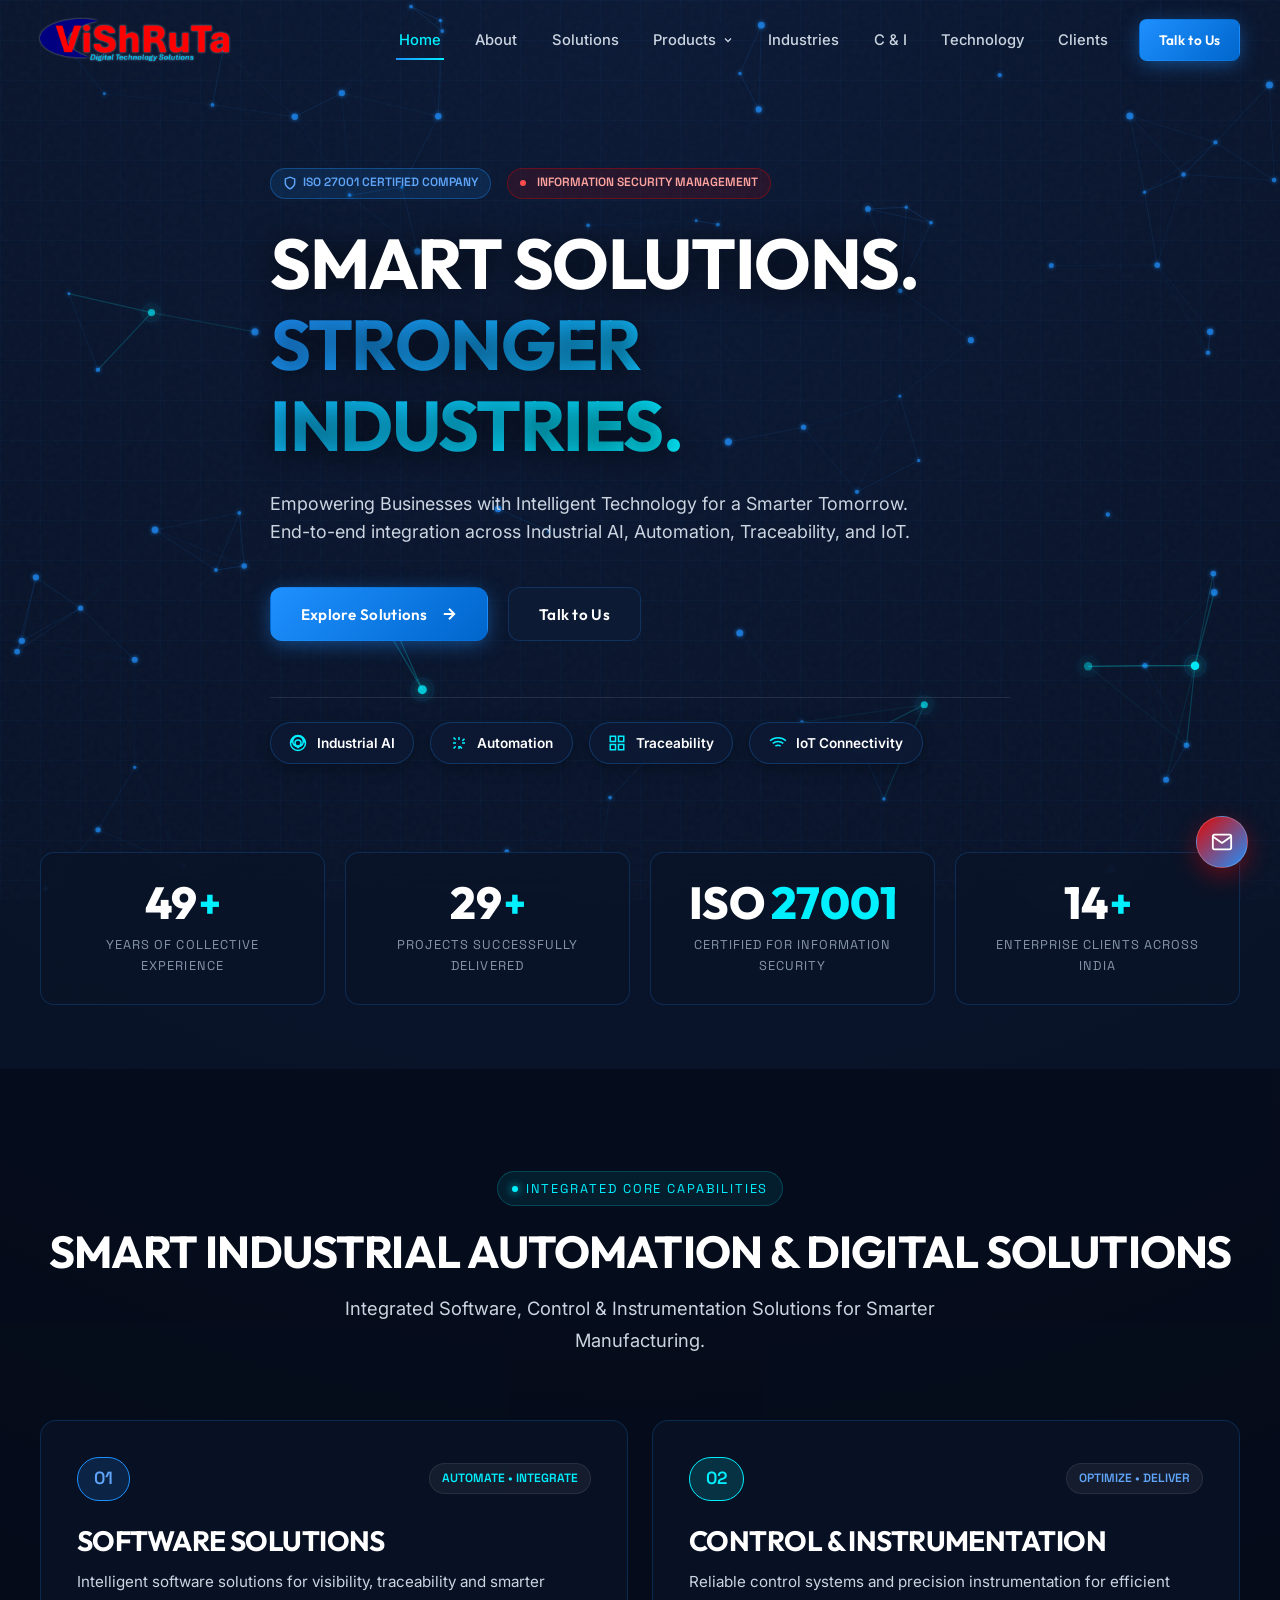
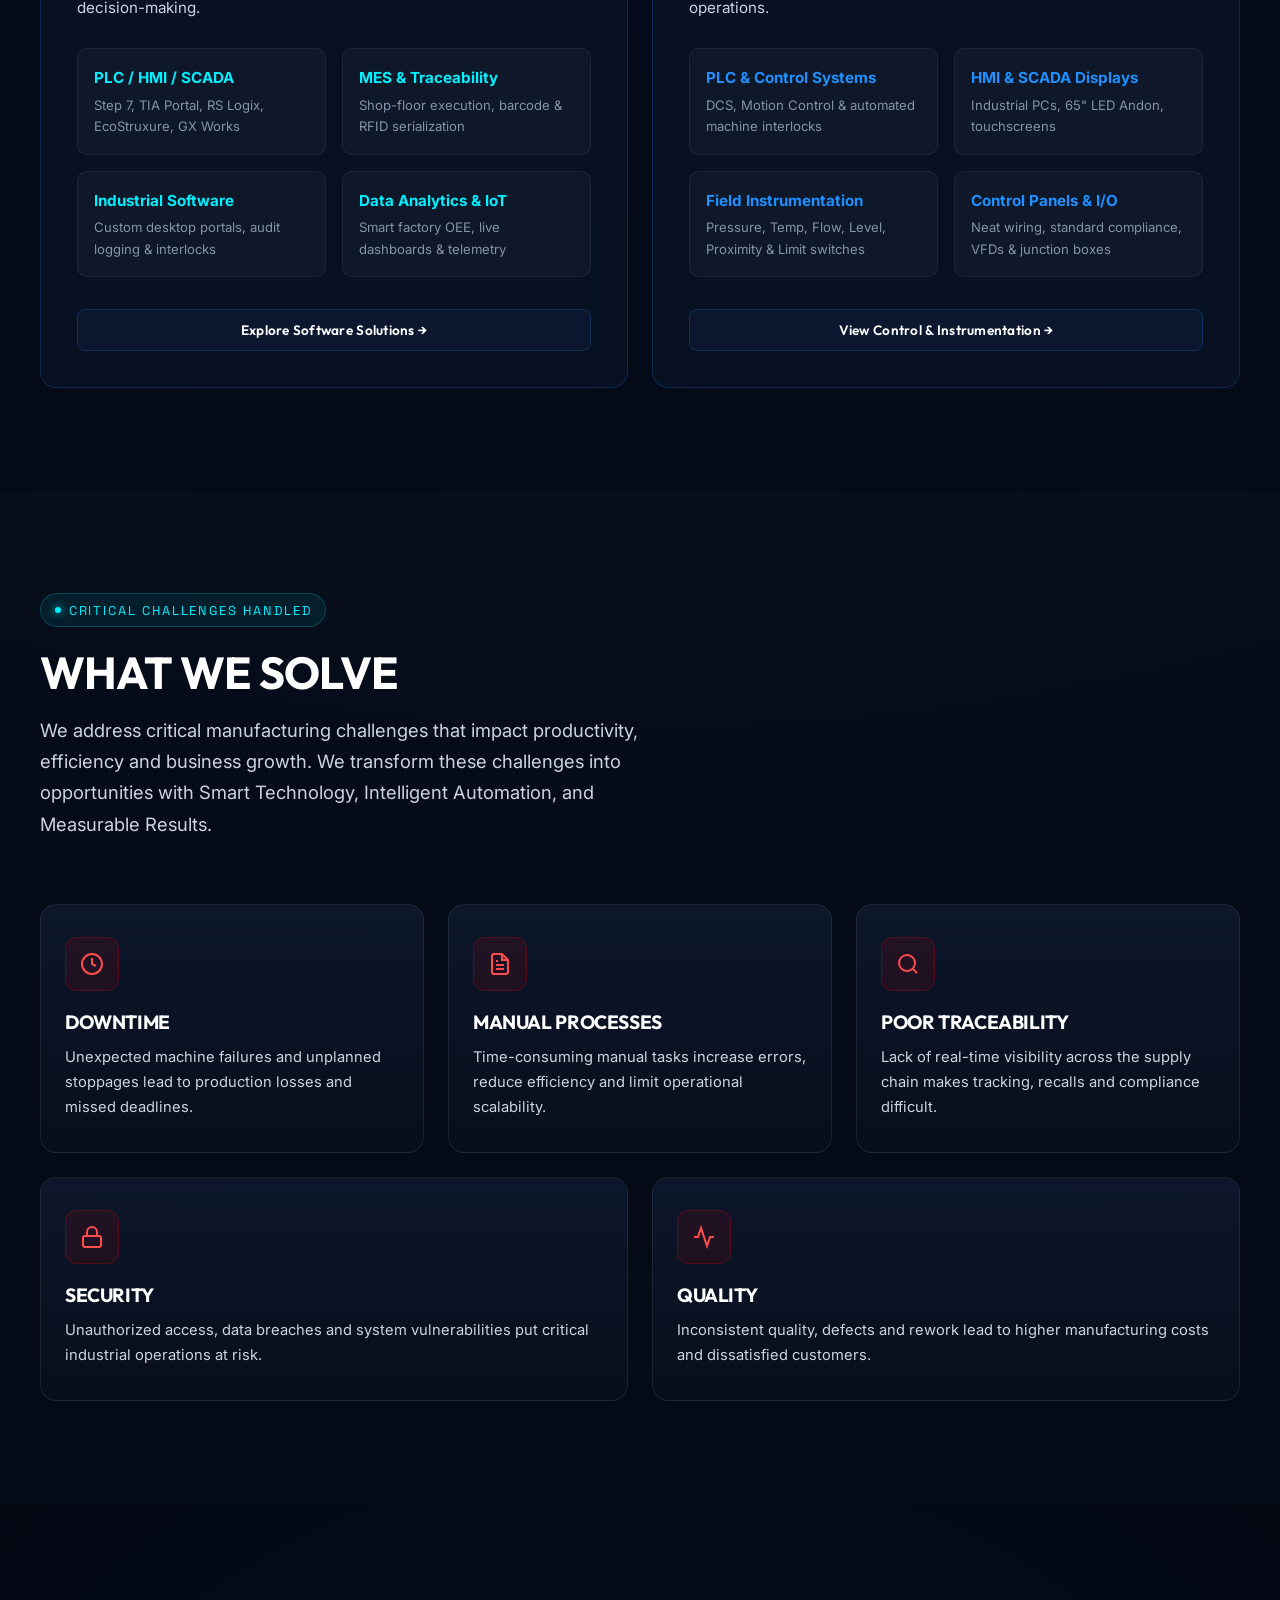
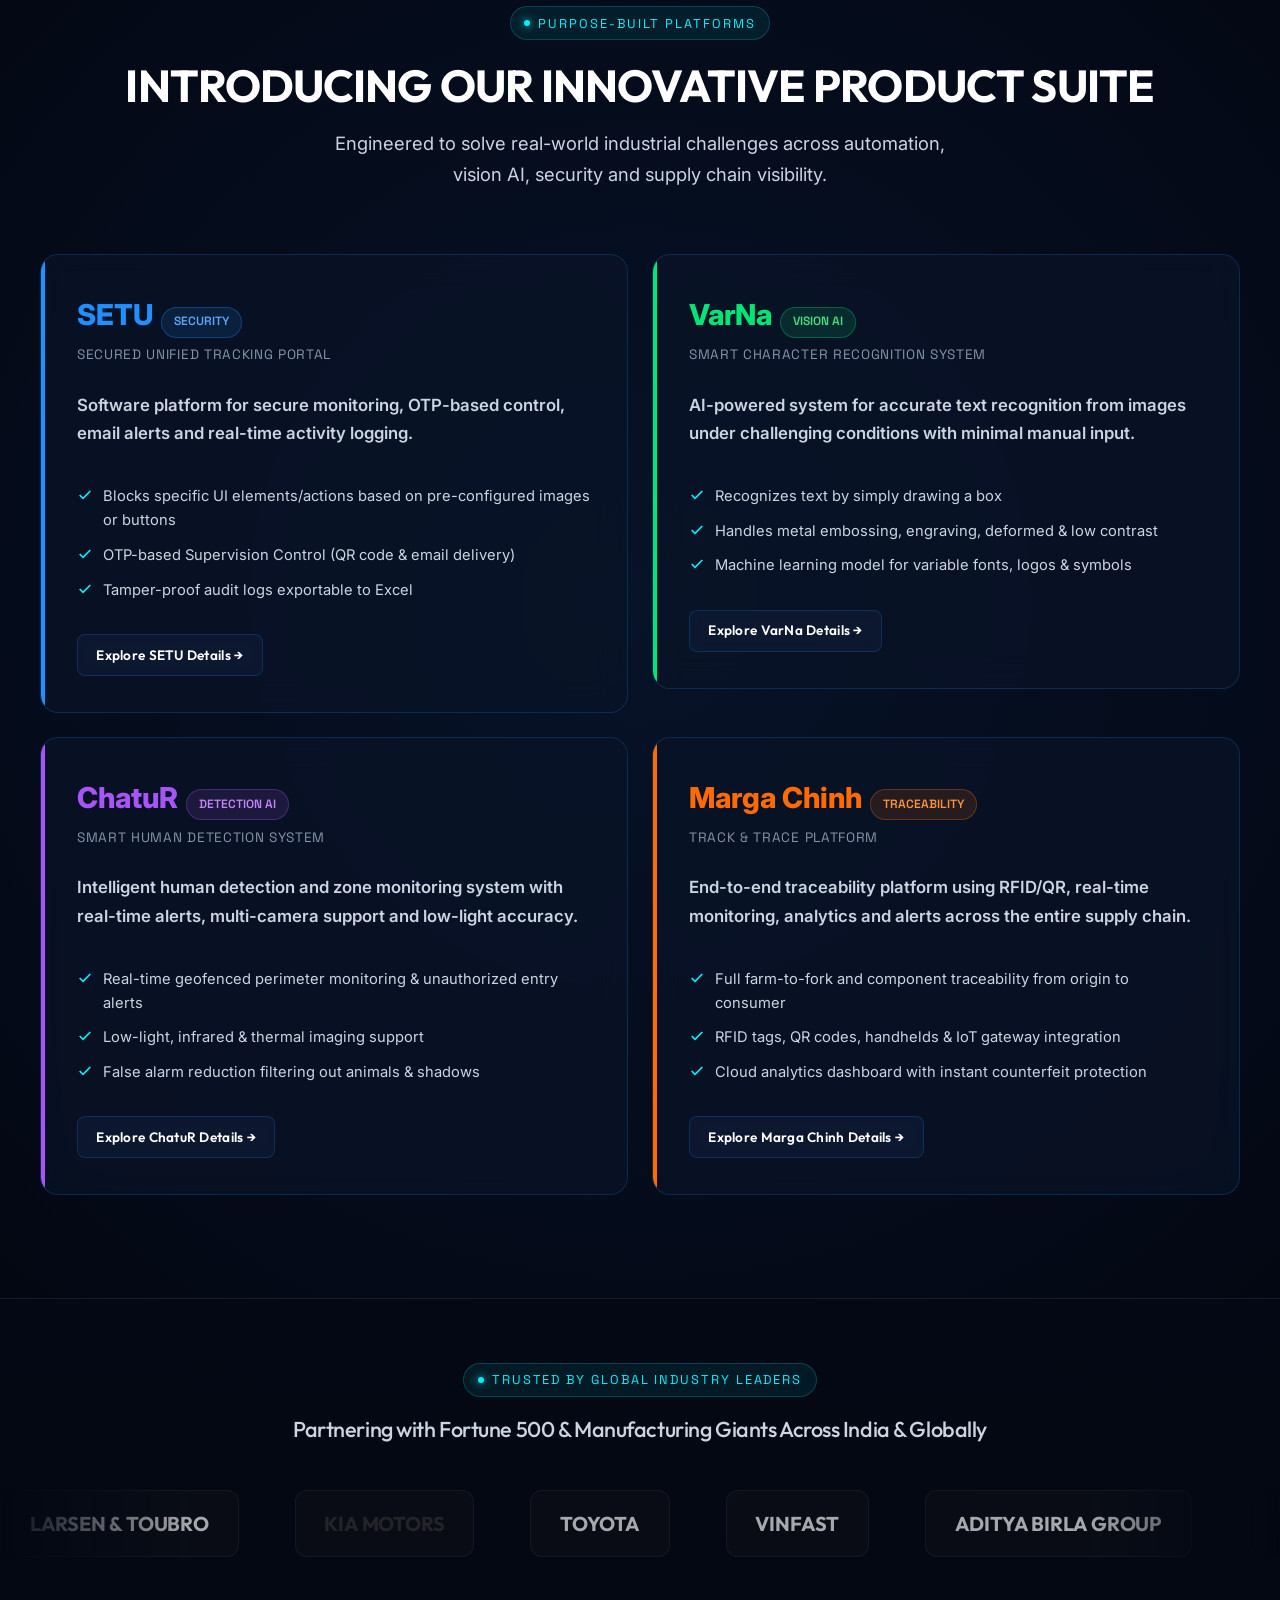
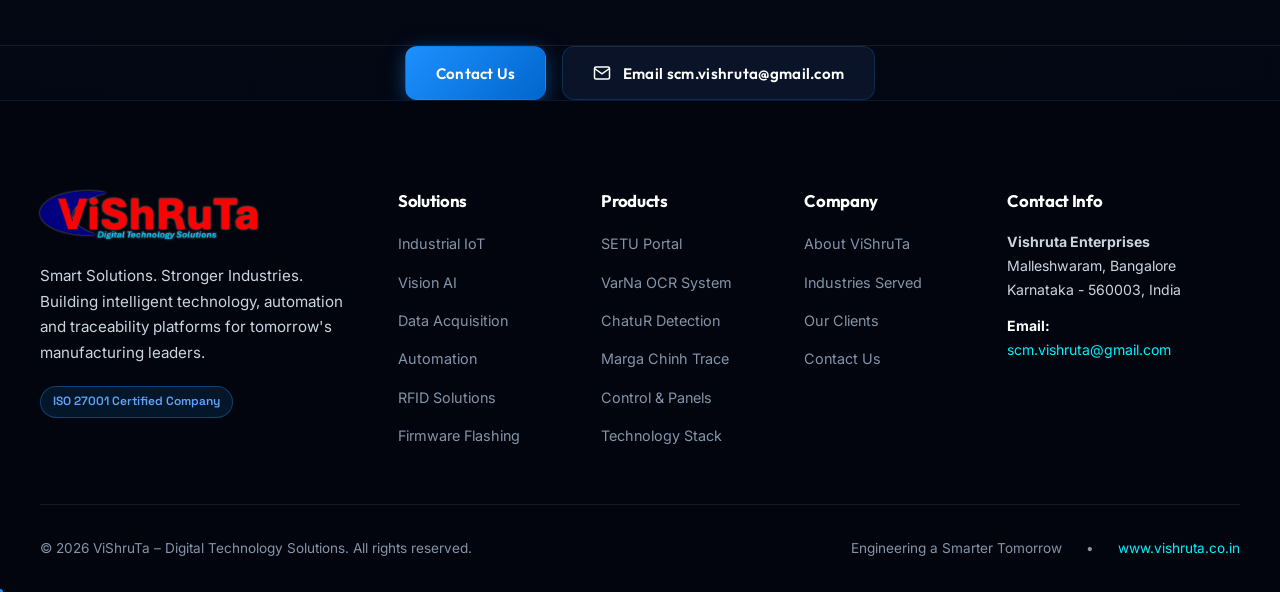
==== commit c8f55e62: "Remove success stories section & streamline contact details to scm.vishruta@gmail.com" ====
--- a/index.html
+++ b/index.html
@@ -52,7 +52,6 @@
             </ul>
           </li>
           <li class="nav-item"><a href="industries.html" class="nav-link">Industries</a></li>
-          <li class="nav-item"><a href="success-stories.html" class="nav-link">Success Stories</a></li>
           <li class="nav-item"><a href="control-instrumentation.html" class="nav-link">C &amp; I</a></li>
           <li class="nav-item"><a href="technology.html" class="nav-link">Technology</a></li>
           <li class="nav-item"><a href="clients.html" class="nav-link">Clients</a></li>
@@ -437,101 +436,11 @@
     </div>
   </section>
 
-  <!-- Featured Case Studies Preview (Slide 13-19) -->
-  <section class="section">
-    <div class="container">
-      <div class="section-title-wrap">
-        <span class="section-tag">Proven Track Record</span>
-        <h2 class="section-title">FEATURED SUCCESS STORIES</h2>
-        <p class="section-desc">
-          Trusted by leading global brands to deliver measurable impact, drive shop-floor efficiency, and achieve operational excellence.
-        </p>
-      </div>
-
-      <div class="bento-grid">
-        <!-- KIA Case -->
-        <div class="col-6">
-          <div class="glass-card tilt-card">
-            <div style="display:flex; justify-content:space-between; align-items:center; margin-bottom:1rem;">
-              <span style="font-weight:800; font-size:1.4rem; color:#E10600; font-family:var(--font-display);">KIA MOTORS</span>
-              <span class="badge badge-iso">Anantapur, India</span>
-            </div>
-            <h4 style="margin-bottom:0.75rem;">DC Nut Runner Enhancement &amp; SETU Platform</h4>
-            <p style="font-size:0.92rem; margin-bottom:1.25rem;">
-              Resolved system and data storage issues, implemented VIN-based program selection, automatic line interlock for NOK conditions, and 100% OTP-controlled security.
-            </p>
-            <div style="display:flex; gap:1.5rem; border-top:1px solid rgba(255,255,255,0.08); padding-top:1rem; margin-bottom:1.5rem;">
-              <div>
-                <div style="font-size:1.35rem; font-weight:800; color:var(--accent-cyan);">100%</div>
-                <div style="font-size:0.75rem; color:var(--text-muted); font-family:var(--font-mono);">DATA INTEGRITY</div>
-              </div>
-              <div>
-                <div style="font-size:1.35rem; font-weight:800; color:var(--accent-blue);">0</div>
-                <div style="font-size:0.75rem; color:var(--text-muted); font-family:var(--font-mono);">UNAUTHORIZED DOWNTIME</div>
-              </div>
-              <div>
-                <div style="font-size:1.35rem; font-weight:800; color:#00E676;">REAL-TIME</div>
-                <div style="font-size:0.75rem; color:var(--text-muted); font-family:var(--font-mono);">TORQUE MONITORING</div>
-              </div>
-            </div>
-            <a href="success-stories.html#kia-setu" class="btn btn-secondary btn-sm">Read Full Case Study &rarr;</a>
-          </div>
-        </div>
-
-        <!-- VinFast Case -->
-        <div class="col-6">
-          <div class="glass-card tilt-card">
-            <div style="display:flex; justify-content:space-between; align-items:center; margin-bottom:1rem;">
-              <span style="font-weight:800; font-size:1.4rem; color:#FFFFFF; font-family:var(--font-display);">VINFAST</span>
-              <span class="badge badge-iso">Thoothukudi, India</span>
-            </div>
-            <h4 style="margin-bottom:0.75rem;">E-Motor Flashing for EDS (CAN UDS Protocol)</h4>
-            <p style="font-size:0.92rem; margin-bottom:1.25rem;">
-              Engineered high-speed automated firmware flashing to EDS devices via CAN UDS with encrypted key provisioning, firmware validation, and 100% programming success rate.
-            </p>
-            <div style="display:flex; gap:1.5rem; border-top:1px solid rgba(255,255,255,0.08); padding-top:1rem; margin-bottom:1.5rem;">
-              <div>
-                <div style="font-size:1.35rem; font-weight:800; color:#00E676;">100%</div>
-                <div style="font-size:0.75rem; color:var(--text-muted); font-family:var(--font-mono);">FLASHING SUCCESS</div>
-              </div>
-              <div>
-                <div style="font-size:1.35rem; font-weight:800; color:var(--accent-cyan);">-60%</div>
-                <div style="font-size:0.75rem; color:var(--text-muted); font-family:var(--font-mono);">TRACKING TIME</div>
-              </div>
-              <div>
-                <div style="font-size:1.35rem; font-weight:800; color:var(--accent-blue);">ISO 14229</div>
-                <div style="font-size:0.75rem; color:var(--text-muted); font-family:var(--font-mono);">CAN UDS PROTOCOL</div>
-              </div>
-            </div>
-            <a href="success-stories.html#vinfast-flashing" class="btn btn-secondary btn-sm">Read Full Case Study &rarr;</a>
-          </div>
-        </div>
-      </div>
-
-      <div style="text-align: center; margin-top: 2.5rem;">
-        <a href="success-stories.html" class="btn btn-primary">
-          View All Case Studies (L&amp;T, Jeeni, Aditya Birla) &rarr;
-        </a>
-      </div>
-    </div>
-  </section>
-
-  <!-- CTA Banner Section (Slide 24) -->
-  <section class="section" style="background: linear-gradient(135deg, rgba(10, 20, 40, 0.95) 0%, rgba(5, 11, 24, 0.98) 100%); border-top: 1px solid var(--border-light);">
-    <div class="container text-center" style="text-align: center;">
-      <span class="section-tag">Ready to Transform Your Operations?</span>
-      <h2 style="font-size: clamp(2rem, 4vw, 3.2rem); margin-bottom: 1.25rem;">
-        LET'S BUILD THE <span class="text-gradient-accent">SMART FACTORY</span> TOGETHER
-      </h2>
-      <p style="max-width: 650px; margin: 0 auto 2.5rem; font-size: 1.15rem; color: var(--text-secondary);">
-        Partner with ViShruTa to accelerate your journey towards intelligent automation, digital traceability and operational excellence.
-      </p>
-
       <div style="display: flex; gap: 1rem; justify-content: center; flex-wrap: wrap;">
-        <a href="contact.html" class="btn btn-primary">Contact Engineering Team</a>
-        <a href="tel:+919663375272" class="btn btn-secondary">
-          <svg width="18" height="18" viewBox="0 0 24 24" fill="none" stroke="currentColor" stroke-width="2"><path d="M22 16.92v3a2 2 0 01-2.18 2 19.79 19.79 0 01-8.63-3.07 19.5 19.5 0 01-6-6 19.79 19.79 0 01-3.07-8.67A2 2 0 014.11 2h3a2 2 0 012 1.72 12.84 12.84 0 00.7 2.81 2 2 0 01-.45 2.11L8.09 9.91a16 16 0 006 6l1.27-1.27a2 2 0 012.11-.45 12.84 12.84 0 002.81.7A2 2 0 0122 16.92z"/></svg>
-          Call +91 9663375272
+        <a href="contact.html" class="btn btn-primary">Contact Us</a>
+        <a href="mailto:scm.vishruta@gmail.com" class="btn btn-secondary">
+          <svg width="18" height="18" viewBox="0 0 24 24" fill="none" stroke="currentColor" stroke-width="2"><path d="M4 4h16c1.1 0 2 .9 2 2v12c0 1.1-.9 2-2 2H4c-1.1 0-2-.9-2-2V6c0-1.1.9-2 2-2z"/><polyline points="22,6 12,13 2,6"/></svg>
+          Email scm.vishruta@gmail.com
         </a>
       </div>
     </div>
@@ -582,7 +491,6 @@
           <ul class="footer-links">
             <li><a href="about.html" class="footer-link">About ViShruTa</a></li>
             <li><a href="industries.html" class="footer-link">Industries Served</a></li>
-            <li><a href="success-stories.html" class="footer-link">Success Stories</a></li>
             <li><a href="clients.html" class="footer-link">Our Clients</a></li>
             <li><a href="contact.html" class="footer-link">Contact Us</a></li>
           </ul>
@@ -595,13 +503,9 @@
             Malleshwaram, Bangalore<br>
             Karnataka - 560003, India
           </p>
-          <p style="font-size: 0.85rem; color: var(--text-muted); margin-bottom: 0.4rem;">
-            <strong>Hemanth Jayaram:</strong><br>
-            <a href="tel:9663375272" style="color:var(--accent-cyan);">9663375272</a> | <a href="mailto:hemanth@vishruta.co.in" style="color:var(--text-secondary);">hemanth@vishruta.co.in</a>
-          </p>
-          <p style="font-size: 0.85rem; color: var(--text-muted);">
-            <strong>Naveena N:</strong><br>
-            <a href="tel:7892508186" style="color:var(--accent-cyan);">7892508186</a> | <a href="mailto:naveen@vishruta.co.in" style="color:var(--text-secondary);">naveen@vishruta.co.in</a>
+          <p style="font-size: 0.88rem; color: var(--text-secondary); margin-bottom: 0.5rem;">
+            <strong style="color:var(--text-primary);">Email:</strong><br>
+            <a href="mailto:scm.vishruta@gmail.com" style="color:var(--accent-cyan); word-break:break-all;">scm.vishruta@gmail.com</a>
           </p>
         </div>
       </div>
@@ -619,10 +523,10 @@
     </div>
   </footer>
 
-  <!-- Floating Actions (WhatsApp & Back-to-Top) -->
+  <!-- Floating Actions (Email & Back-to-Top) -->
   <div class="floating-actions">
-    <a href="https://wa.me/919663375272?text=Hello%20ViShruTa%20Team%2C%20I%20would%20like%20to%20inquire%20about%20your%20industrial%20solutions." target="_blank" rel="noopener" class="btn-float btn-float-whatsapp" aria-label="Contact on WhatsApp">
-      <svg width="26" height="26" viewBox="0 0 24 24" fill="currentColor"><path d="M17.472 14.382c-.301-.15-1.78-.879-2.056-.98-.276-.1-.477-.15-.678.15-.2.301-.778.98-.953 1.181-.176.2-.351.226-.653.075-1.528-.765-2.822-1.92-3.766-3.328-.188-.282.02-.436.17-.678.136-.219.301-.527.452-.79.151-.264.075-.49-.038-.716-.113-.226-.678-1.634-.929-2.238-.244-.588-.492-.508-.678-.517-.176-.01-.377-.01-.578-.01-.2 0-.528.075-.804.377-.276.301-1.055 1.03-1.055 2.512 0 1.482 1.08 2.914 1.231 3.115.151.2 2.124 3.243 5.147 4.55.719.311 1.28.497 1.718.636.722.23 1.378.197 1.897.12.578-.088 1.78-.728 2.03-1.431.251-.703.251-1.306.176-1.431-.076-.126-.277-.202-.578-.352zM12 2C6.477 2 2 6.477 2 12c0 1.77.46 3.435 1.264 4.887L2 22l5.244-1.227A9.957 9.957 0 0012 22c5.523 0 10-4.477 10-10S17.523 2 12 2z"/></svg>
+    <a href="mailto:scm.vishruta@gmail.com" class="btn-float btn-float-email" aria-label="Email ViShruTa" title="Email scm.vishruta@gmail.com">
+      <svg width="22" height="22" viewBox="0 0 24 24" fill="none" stroke="currentColor" stroke-width="2" stroke-linecap="round" stroke-linejoin="round"><path d="M4 4h16c1.1 0 2 .9 2 2v12c0 1.1-.9 2-2 2H4c-1.1 0-2-.9-2-2V6c0-1.1.9-2 2-2z"/><polyline points="22,6 12,13 2,6"/></svg>
     </a>
   </div>
 
--- a/css/main.css
+++ b/css/main.css
@@ -766,15 +766,16 @@
   transform: scale(1.1);
 }
 
-.btn-float-whatsapp {
-  background: #25D366;
-  border-color: #25D366;
+.btn-float-email {
+  background: linear-gradient(135deg, var(--brand-red), var(--accent-blue));
+  border-color: rgba(255, 255, 255, 0.2);
   color: #FFFFFF;
-  box-shadow: 0 8px 24px rgba(37, 211, 102, 0.4);
-}
-
-.btn-float-whatsapp:hover {
-  background: #20BA5A;
+  box-shadow: 0 8px 24px rgba(225, 6, 0, 0.4);
+}
+
+.btn-float-email:hover {
+  background: linear-gradient(135deg, #FF1A1A, var(--accent-cyan));
+  transform: scale(1.1);
 }
 
 /* Scroll Progress Bar */
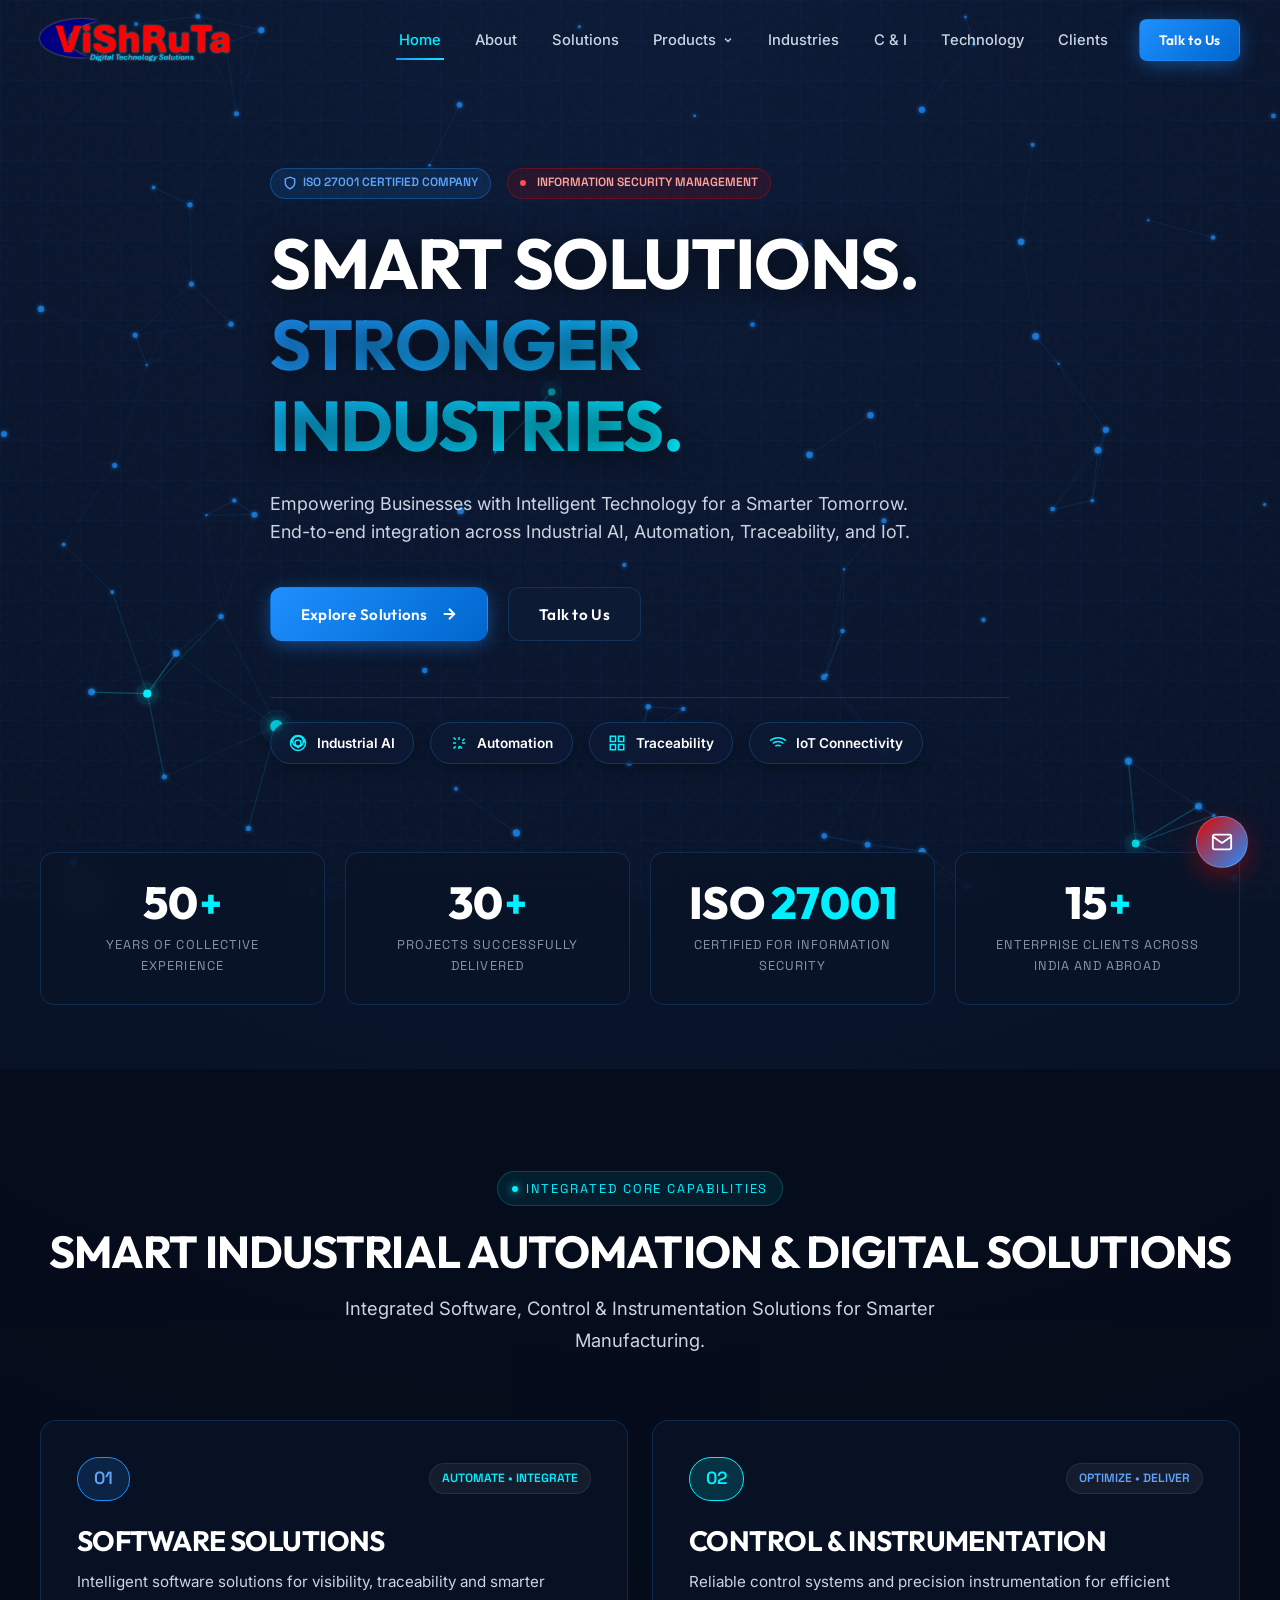
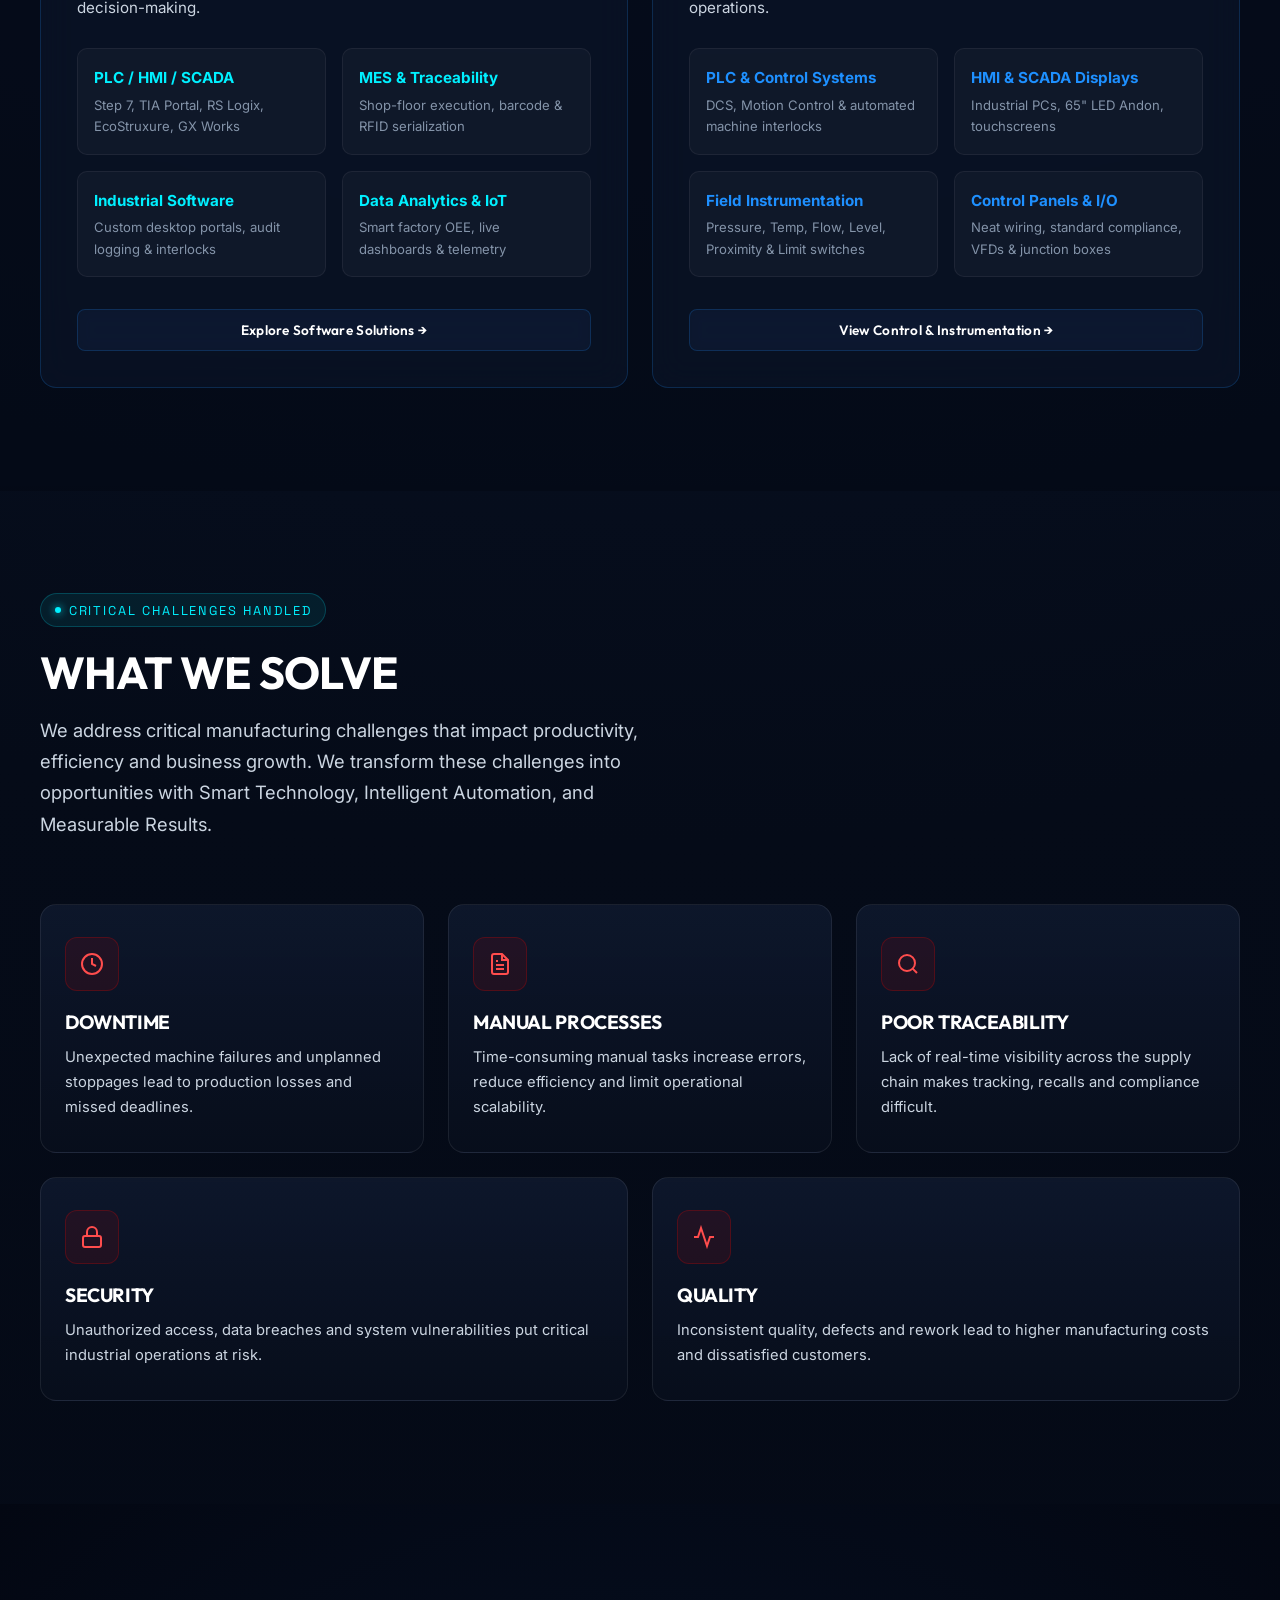
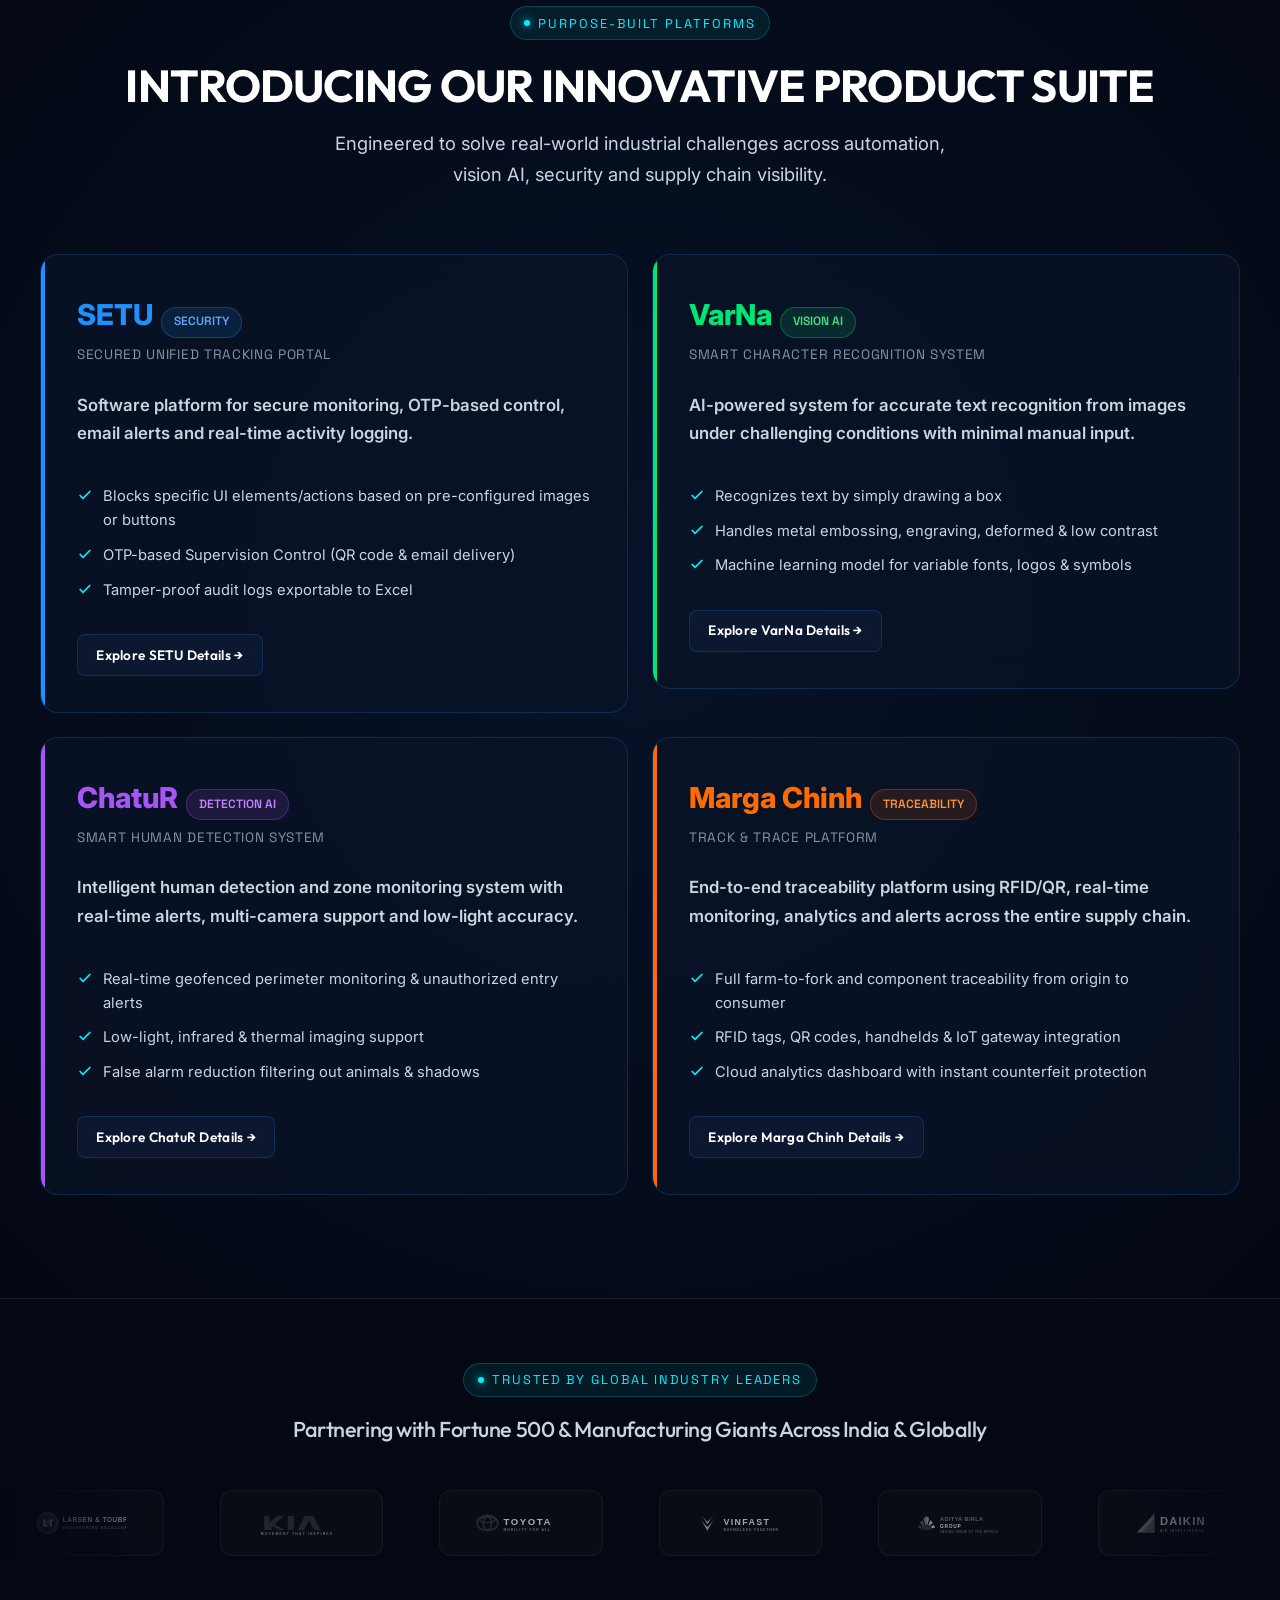
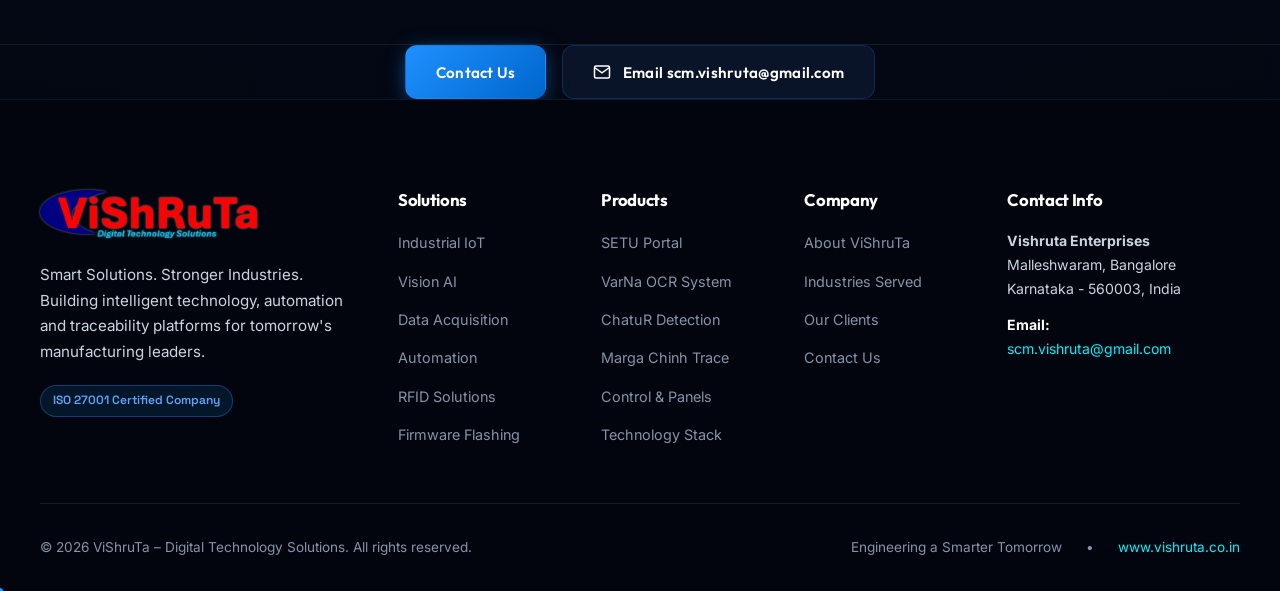
==== commit 00eb5067: "Add official client company logos and update enterprise clients stat" ====
--- a/index.html
+++ b/index.html
@@ -142,7 +142,7 @@
         </div>
         <div class="stat-box">
           <div class="stat-number"><span class="counter" data-target="15">0</span><span class="plus">+</span></div>
-          <div class="stat-label">Enterprise Clients Across India</div>
+          <div class="stat-label">Enterprise Clients Across India and Abroad</div>
         </div>
       </div>
     </div>
@@ -405,33 +405,33 @@
 
     <div class="marquee-container">
       <div class="marquee-track">
-        <div class="client-logo-item"><span class="client-logo-text">LARSEN &amp; TOUBRO</span></div>
-        <div class="client-logo-item"><span class="client-logo-text" style="color:#E10600;">KIA MOTORS</span></div>
-        <div class="client-logo-item"><span class="client-logo-text">TOYOTA</span></div>
-        <div class="client-logo-item"><span class="client-logo-text">VINFAST</span></div>
-        <div class="client-logo-item"><span class="client-logo-text">ADITYA BIRLA GROUP</span></div>
-        <div class="client-logo-item"><span class="client-logo-text">DAIKIN</span></div>
-        <div class="client-logo-item"><span class="client-logo-text">JEENI MILLET</span></div>
-        <div class="client-logo-item"><span class="client-logo-text">DAIFUKU</span></div>
-        <div class="client-logo-item"><span class="client-logo-text">MARUTI SUZUKI</span></div>
-        <div class="client-logo-item"><span class="client-logo-text" style="color:#00F0FF;">SIEMENS</span></div>
-        <div class="client-logo-item"><span class="client-logo-text">AMARA RAJA</span></div>
-        <div class="client-logo-item"><span class="client-logo-text" style="color:#00E676;">SCHNEIDER ELECTRIC</span></div>
-        <div class="client-logo-item"><span class="client-logo-text">KUSHAGRAMATI</span></div>
+        <div class="client-logo-item"><img src="images/clients/lnt.svg" alt="Larsen &amp; Toubro" class="marquee-logo-img"></div>
+        <div class="client-logo-item"><img src="images/clients/kia.svg" alt="KIA Motors" class="marquee-logo-img"></div>
+        <div class="client-logo-item"><img src="images/clients/toyota.svg" alt="Toyota" class="marquee-logo-img"></div>
+        <div class="client-logo-item"><img src="images/clients/vinfast.svg" alt="VinFast" class="marquee-logo-img"></div>
+        <div class="client-logo-item"><img src="images/clients/aditya-birla.svg" alt="Aditya Birla Group" class="marquee-logo-img"></div>
+        <div class="client-logo-item"><img src="images/clients/daikin.svg" alt="Daikin" class="marquee-logo-img"></div>
+        <div class="client-logo-item"><img src="images/clients/jeeni.svg" alt="Jeeni Millet" class="marquee-logo-img"></div>
+        <div class="client-logo-item"><img src="images/clients/daifuku.svg" alt="Daifuku" class="marquee-logo-img"></div>
+        <div class="client-logo-item"><img src="images/clients/maruti-suzuki.svg" alt="Maruti Suzuki" class="marquee-logo-img"></div>
+        <div class="client-logo-item"><img src="images/clients/siemens.svg" alt="Siemens" class="marquee-logo-img"></div>
+        <div class="client-logo-item"><img src="images/clients/amara-raja.svg" alt="Amara Raja" class="marquee-logo-img"></div>
+        <div class="client-logo-item"><img src="images/clients/schneider.svg" alt="Schneider Electric" class="marquee-logo-img"></div>
+        <div class="client-logo-item"><img src="images/clients/kushagramati.svg" alt="Kushagramati" class="marquee-logo-img"></div>
         <!-- Duplicate for continuous seamless marquee loop -->
-        <div class="client-logo-item"><span class="client-logo-text">LARSEN &amp; TOUBRO</span></div>
-        <div class="client-logo-item"><span class="client-logo-text" style="color:#E10600;">KIA MOTORS</span></div>
-        <div class="client-logo-item"><span class="client-logo-text">TOYOTA</span></div>
-        <div class="client-logo-item"><span class="client-logo-text">VINFAST</span></div>
-        <div class="client-logo-item"><span class="client-logo-text">ADITYA BIRLA GROUP</span></div>
-        <div class="client-logo-item"><span class="client-logo-text">DAIKIN</span></div>
-        <div class="client-logo-item"><span class="client-logo-text">JEENI MILLET</span></div>
-        <div class="client-logo-item"><span class="client-logo-text">DAIFUKU</span></div>
-        <div class="client-logo-item"><span class="client-logo-text">MARUTI SUZUKI</span></div>
-        <div class="client-logo-item"><span class="client-logo-text" style="color:#00F0FF;">SIEMENS</span></div>
-        <div class="client-logo-item"><span class="client-logo-text">AMARA RAJA</span></div>
-        <div class="client-logo-item"><span class="client-logo-text" style="color:#00E676;">SCHNEIDER ELECTRIC</span></div>
-        <div class="client-logo-item"><span class="client-logo-text">KUSHAGRAMATI</span></div>
+        <div class="client-logo-item"><img src="images/clients/lnt.svg" alt="Larsen &amp; Toubro" class="marquee-logo-img"></div>
+        <div class="client-logo-item"><img src="images/clients/kia.svg" alt="KIA Motors" class="marquee-logo-img"></div>
+        <div class="client-logo-item"><img src="images/clients/toyota.svg" alt="Toyota" class="marquee-logo-img"></div>
+        <div class="client-logo-item"><img src="images/clients/vinfast.svg" alt="VinFast" class="marquee-logo-img"></div>
+        <div class="client-logo-item"><img src="images/clients/aditya-birla.svg" alt="Aditya Birla Group" class="marquee-logo-img"></div>
+        <div class="client-logo-item"><img src="images/clients/daikin.svg" alt="Daikin" class="marquee-logo-img"></div>
+        <div class="client-logo-item"><img src="images/clients/jeeni.svg" alt="Jeeni Millet" class="marquee-logo-img"></div>
+        <div class="client-logo-item"><img src="images/clients/daifuku.svg" alt="Daifuku" class="marquee-logo-img"></div>
+        <div class="client-logo-item"><img src="images/clients/maruti-suzuki.svg" alt="Maruti Suzuki" class="marquee-logo-img"></div>
+        <div class="client-logo-item"><img src="images/clients/siemens.svg" alt="Siemens" class="marquee-logo-img"></div>
+        <div class="client-logo-item"><img src="images/clients/amara-raja.svg" alt="Amara Raja" class="marquee-logo-img"></div>
+        <div class="client-logo-item"><img src="images/clients/schneider.svg" alt="Schneider Electric" class="marquee-logo-img"></div>
+        <div class="client-logo-item"><img src="images/clients/kushagramati.svg" alt="Kushagramati" class="marquee-logo-img"></div>
       </div>
     </div>
   </section>
--- a/css/components.css
+++ b/css/components.css
@@ -367,6 +367,52 @@
   white-space: nowrap;
 }
 
+/* Client Card Logo Display Styles */
+.client-logo-wrapper {
+  background: rgba(10, 20, 38, 0.7);
+  border: 1px solid rgba(255, 255, 255, 0.08);
+  border-radius: 12px;
+  padding: 1.25rem 1.5rem;
+  display: flex;
+  align-items: center;
+  justify-content: center;
+  height: 95px;
+  margin-bottom: 1.25rem;
+  transition: all var(--transition-smooth);
+  position: relative;
+  overflow: hidden;
+}
+
+.glass-card:hover .client-logo-wrapper {
+  border-color: rgba(0, 240, 255, 0.4);
+  background: rgba(15, 30, 58, 0.9);
+  box-shadow: 0 8px 25px -6px rgba(0, 240, 255, 0.2);
+}
+
+.client-card-logo-img {
+  max-height: 58px;
+  max-width: 100%;
+  width: auto;
+  height: auto;
+  object-fit: contain;
+  display: block;
+  transition: transform var(--transition-smooth);
+}
+
+.glass-card:hover .client-card-logo-img {
+  transform: scale(1.04);
+}
+
+.marquee-logo-img {
+  height: 32px;
+  max-width: 110px;
+  object-fit: contain;
+  display: inline-block;
+  margin-right: 0.5rem;
+  vertical-align: middle;
+}
+
+
 /* Industrial Process & Operational Flow Architecture (SETU / VarNa / ChatuR / Marga Chinh) */
 .flow-diagram {
   display: flex;
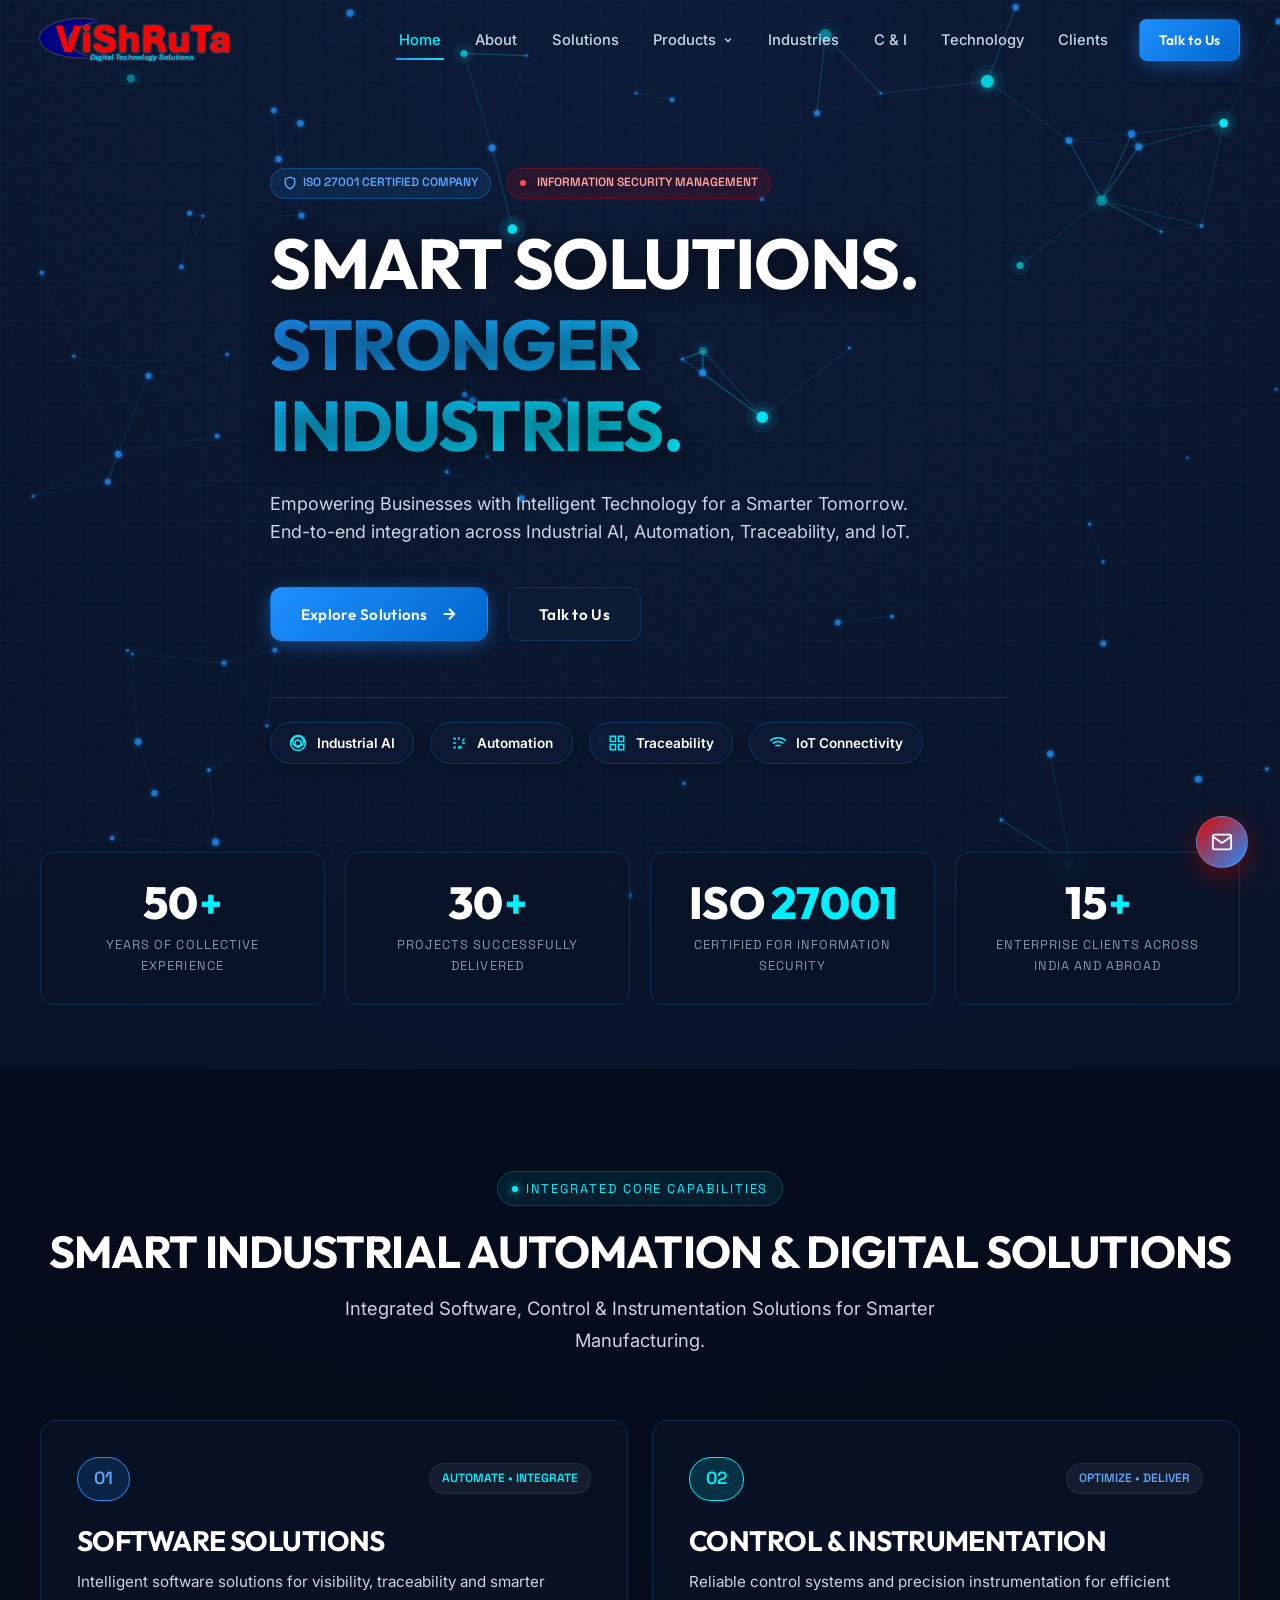
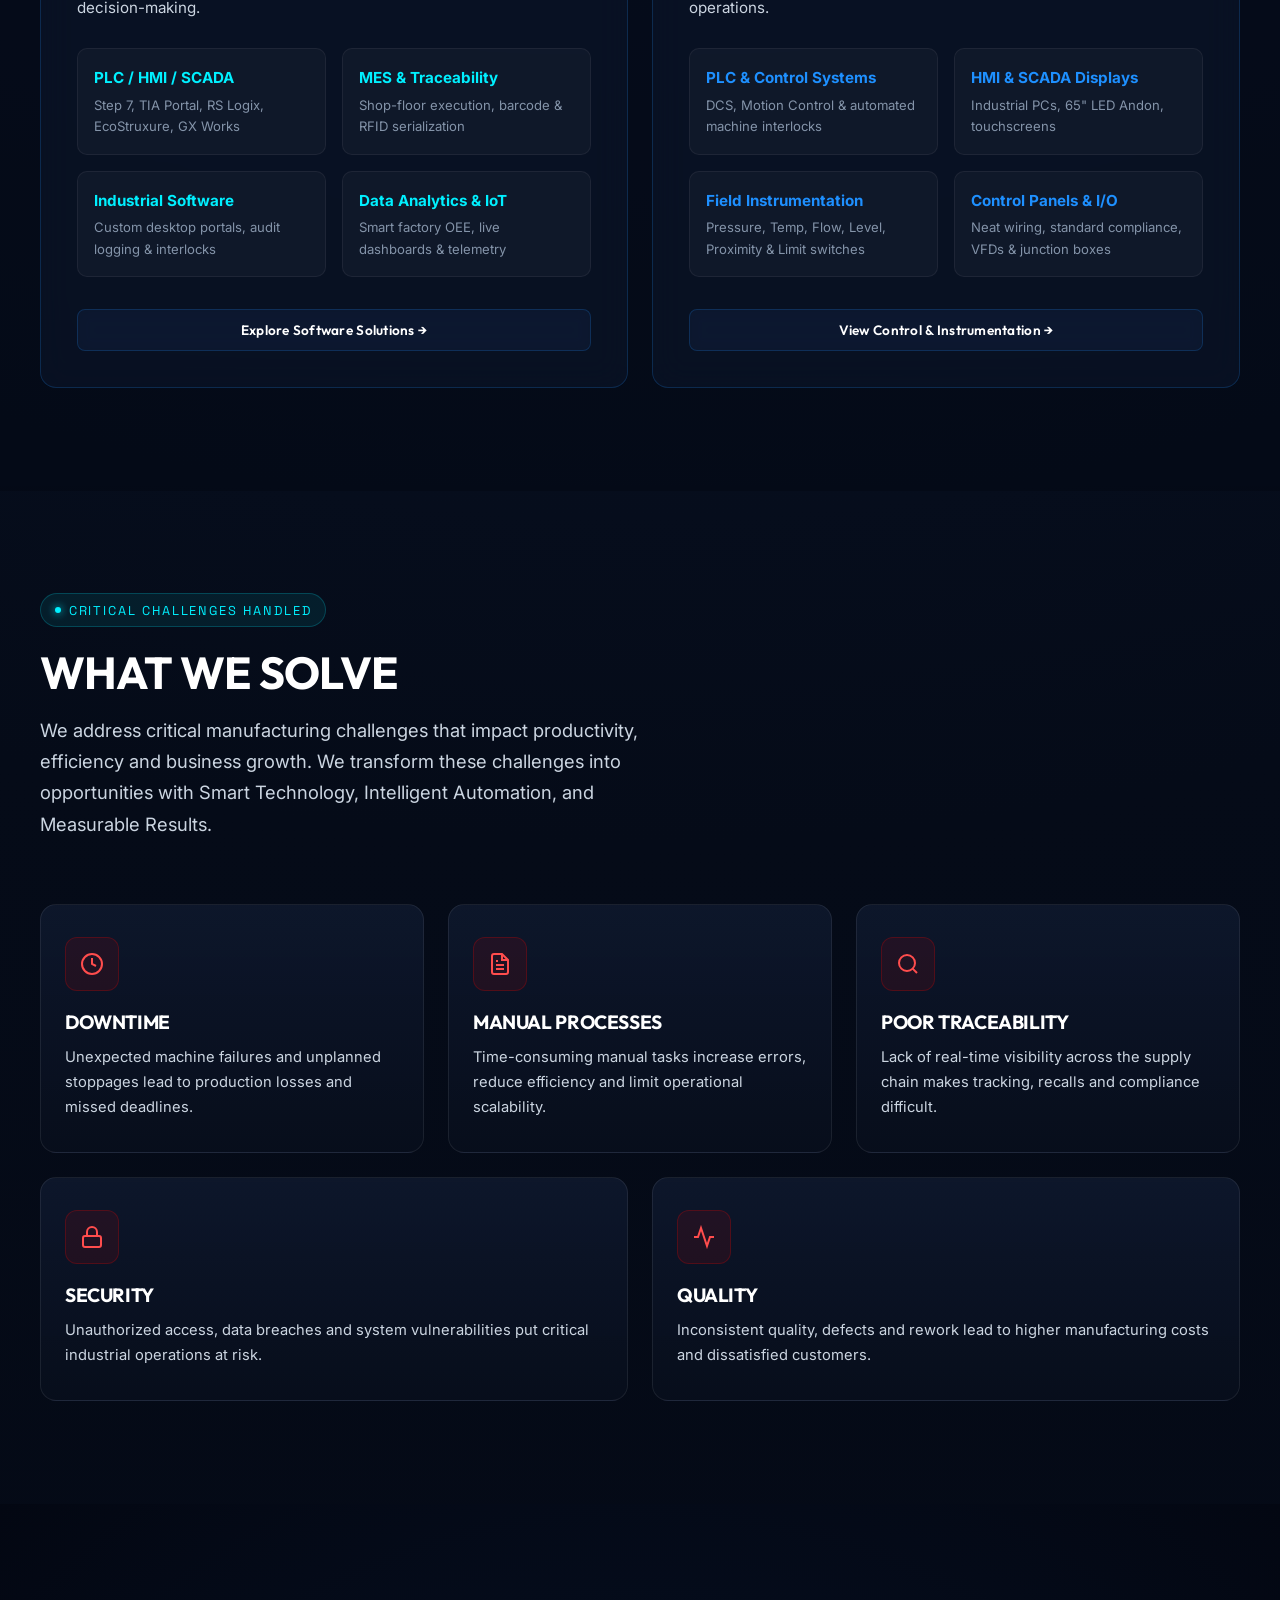
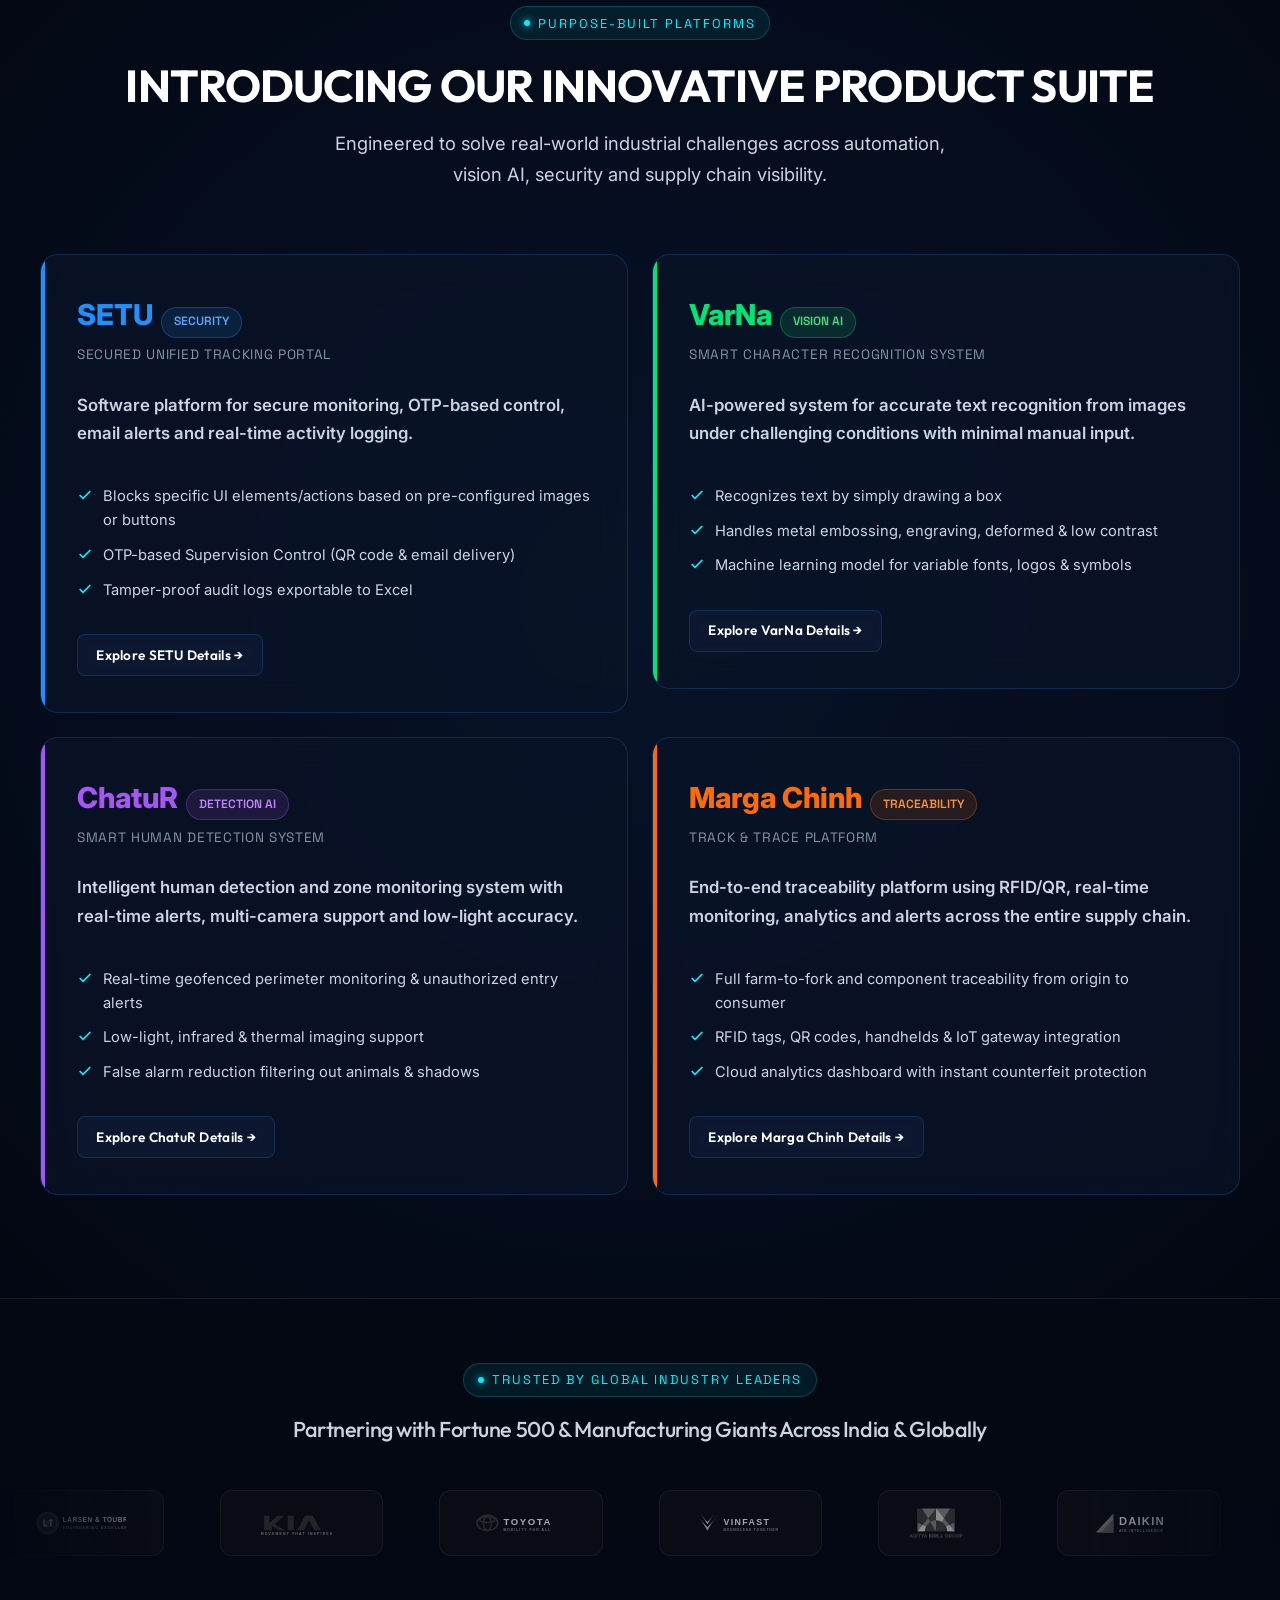
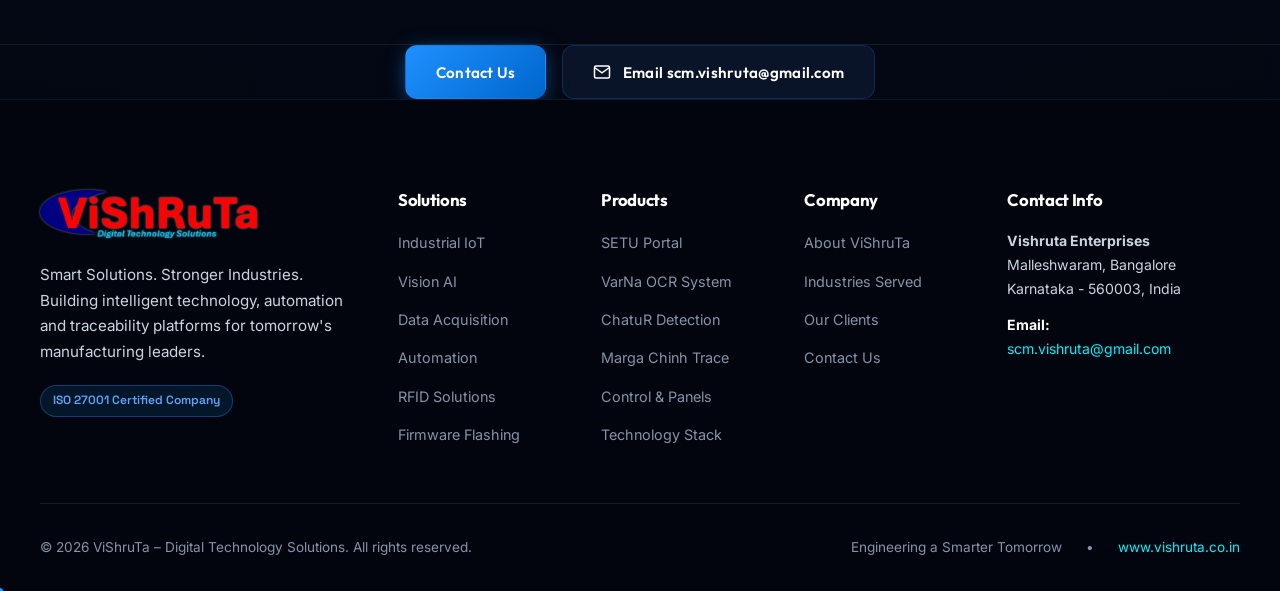
==== commit f421e3b4: "Replace client logos with uploaded images after background removal and optimization" ====
--- a/index.html
+++ b/index.html
@@ -409,28 +409,28 @@
         <div class="client-logo-item"><img src="images/clients/kia.svg" alt="KIA Motors" class="marquee-logo-img"></div>
         <div class="client-logo-item"><img src="images/clients/toyota.svg" alt="Toyota" class="marquee-logo-img"></div>
         <div class="client-logo-item"><img src="images/clients/vinfast.svg" alt="VinFast" class="marquee-logo-img"></div>
-        <div class="client-logo-item"><img src="images/clients/aditya-birla.svg" alt="Aditya Birla Group" class="marquee-logo-img"></div>
+        <div class="client-logo-item"><img src="images/clients/aditya-birla.png" alt="Aditya Birla Group" class="marquee-logo-img"></div>
         <div class="client-logo-item"><img src="images/clients/daikin.svg" alt="Daikin" class="marquee-logo-img"></div>
-        <div class="client-logo-item"><img src="images/clients/jeeni.svg" alt="Jeeni Millet" class="marquee-logo-img"></div>
+        <div class="client-logo-item"><img src="images/clients/jeeni.png" alt="Jeeni Millet" class="marquee-logo-img"></div>
         <div class="client-logo-item"><img src="images/clients/daifuku.svg" alt="Daifuku" class="marquee-logo-img"></div>
-        <div class="client-logo-item"><img src="images/clients/maruti-suzuki.svg" alt="Maruti Suzuki" class="marquee-logo-img"></div>
+        <div class="client-logo-item"><img src="images/clients/maruti-suzuki.png" alt="Maruti Suzuki" class="marquee-logo-img"></div>
         <div class="client-logo-item"><img src="images/clients/siemens.svg" alt="Siemens" class="marquee-logo-img"></div>
-        <div class="client-logo-item"><img src="images/clients/amara-raja.svg" alt="Amara Raja" class="marquee-logo-img"></div>
-        <div class="client-logo-item"><img src="images/clients/schneider.svg" alt="Schneider Electric" class="marquee-logo-img"></div>
+        <div class="client-logo-item"><img src="images/clients/amara-raja.png" alt="Amara Raja" class="marquee-logo-img"></div>
+        <div class="client-logo-item"><img src="images/clients/schneider.png" alt="Schneider Electric" class="marquee-logo-img"></div>
         <div class="client-logo-item"><img src="images/clients/kushagramati.svg" alt="Kushagramati" class="marquee-logo-img"></div>
         <!-- Duplicate for continuous seamless marquee loop -->
         <div class="client-logo-item"><img src="images/clients/lnt.svg" alt="Larsen &amp; Toubro" class="marquee-logo-img"></div>
         <div class="client-logo-item"><img src="images/clients/kia.svg" alt="KIA Motors" class="marquee-logo-img"></div>
         <div class="client-logo-item"><img src="images/clients/toyota.svg" alt="Toyota" class="marquee-logo-img"></div>
         <div class="client-logo-item"><img src="images/clients/vinfast.svg" alt="VinFast" class="marquee-logo-img"></div>
-        <div class="client-logo-item"><img src="images/clients/aditya-birla.svg" alt="Aditya Birla Group" class="marquee-logo-img"></div>
+        <div class="client-logo-item"><img src="images/clients/aditya-birla.png" alt="Aditya Birla Group" class="marquee-logo-img"></div>
         <div class="client-logo-item"><img src="images/clients/daikin.svg" alt="Daikin" class="marquee-logo-img"></div>
-        <div class="client-logo-item"><img src="images/clients/jeeni.svg" alt="Jeeni Millet" class="marquee-logo-img"></div>
+        <div class="client-logo-item"><img src="images/clients/jeeni.png" alt="Jeeni Millet" class="marquee-logo-img"></div>
         <div class="client-logo-item"><img src="images/clients/daifuku.svg" alt="Daifuku" class="marquee-logo-img"></div>
-        <div class="client-logo-item"><img src="images/clients/maruti-suzuki.svg" alt="Maruti Suzuki" class="marquee-logo-img"></div>
+        <div class="client-logo-item"><img src="images/clients/maruti-suzuki.png" alt="Maruti Suzuki" class="marquee-logo-img"></div>
         <div class="client-logo-item"><img src="images/clients/siemens.svg" alt="Siemens" class="marquee-logo-img"></div>
-        <div class="client-logo-item"><img src="images/clients/amara-raja.svg" alt="Amara Raja" class="marquee-logo-img"></div>
-        <div class="client-logo-item"><img src="images/clients/schneider.svg" alt="Schneider Electric" class="marquee-logo-img"></div>
+        <div class="client-logo-item"><img src="images/clients/amara-raja.png" alt="Amara Raja" class="marquee-logo-img"></div>
+        <div class="client-logo-item"><img src="images/clients/schneider.png" alt="Schneider Electric" class="marquee-logo-img"></div>
         <div class="client-logo-item"><img src="images/clients/kushagramati.svg" alt="Kushagramati" class="marquee-logo-img"></div>
       </div>
     </div>
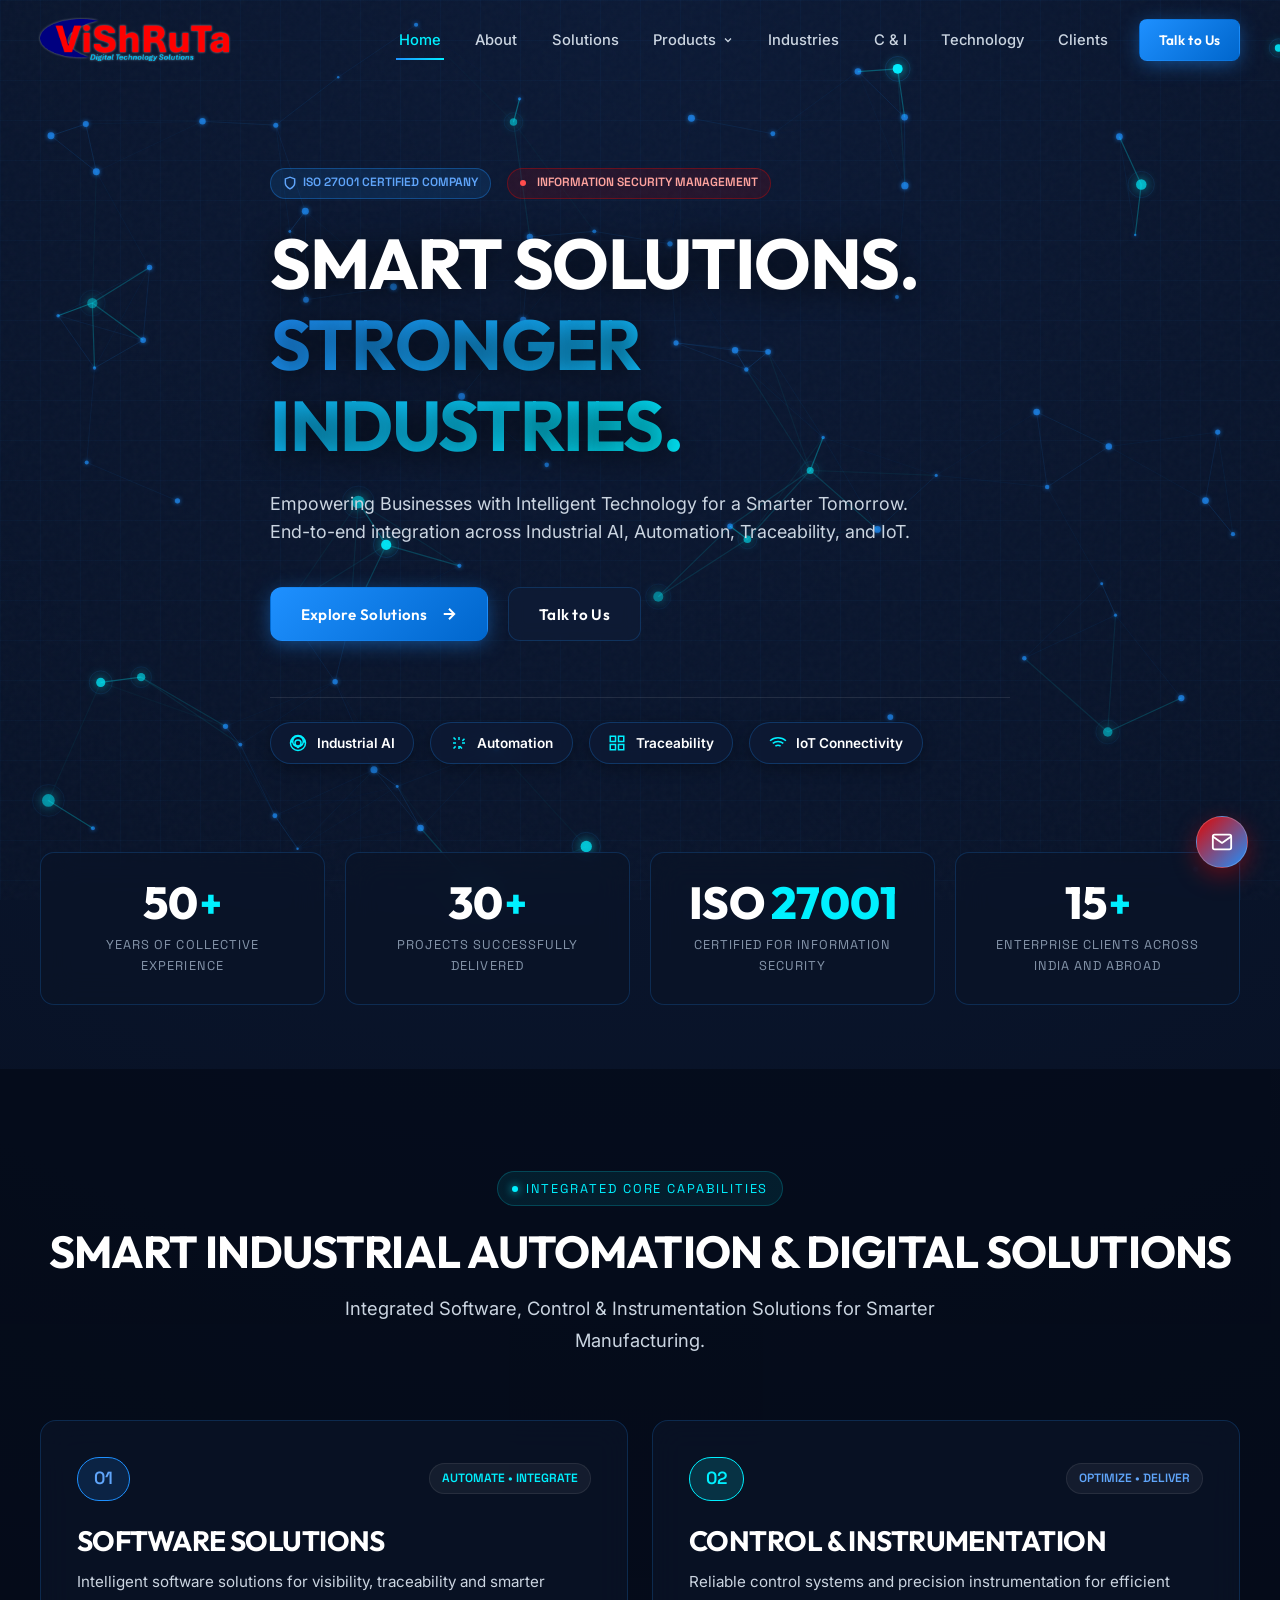
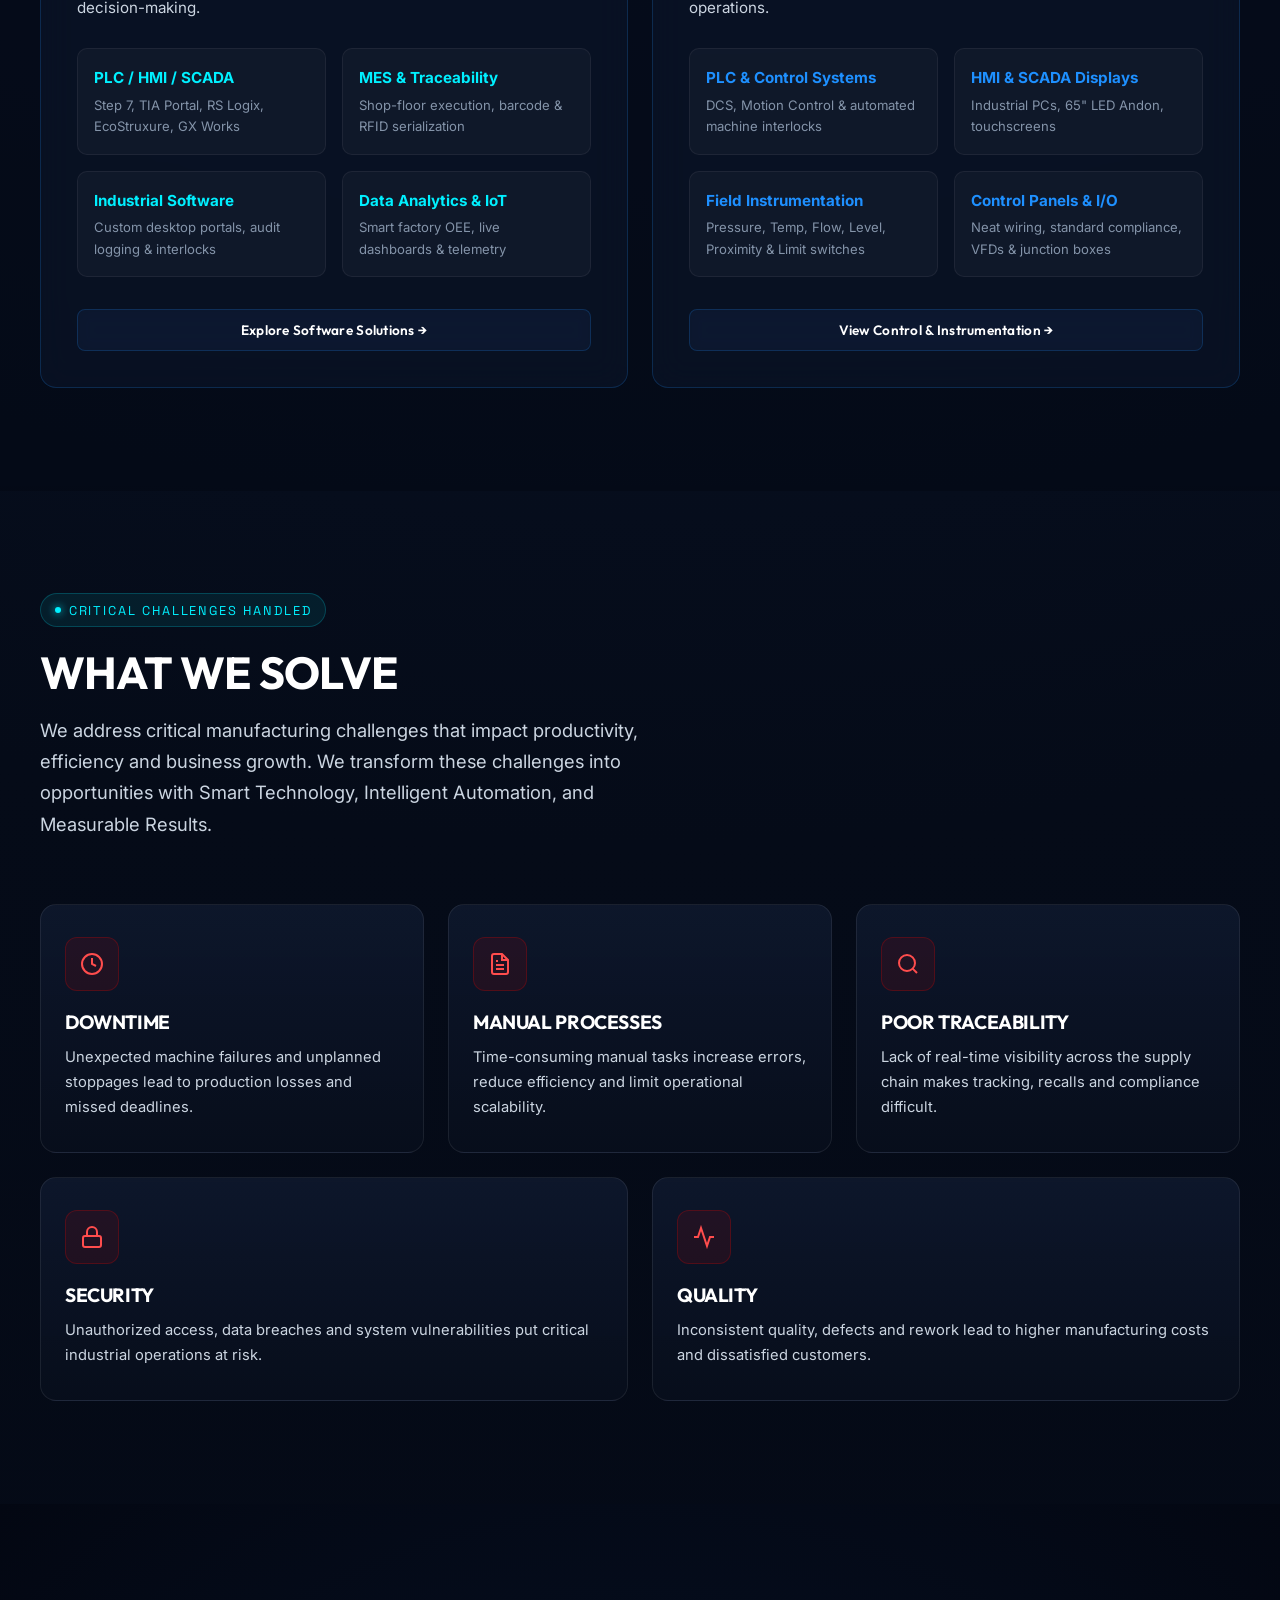
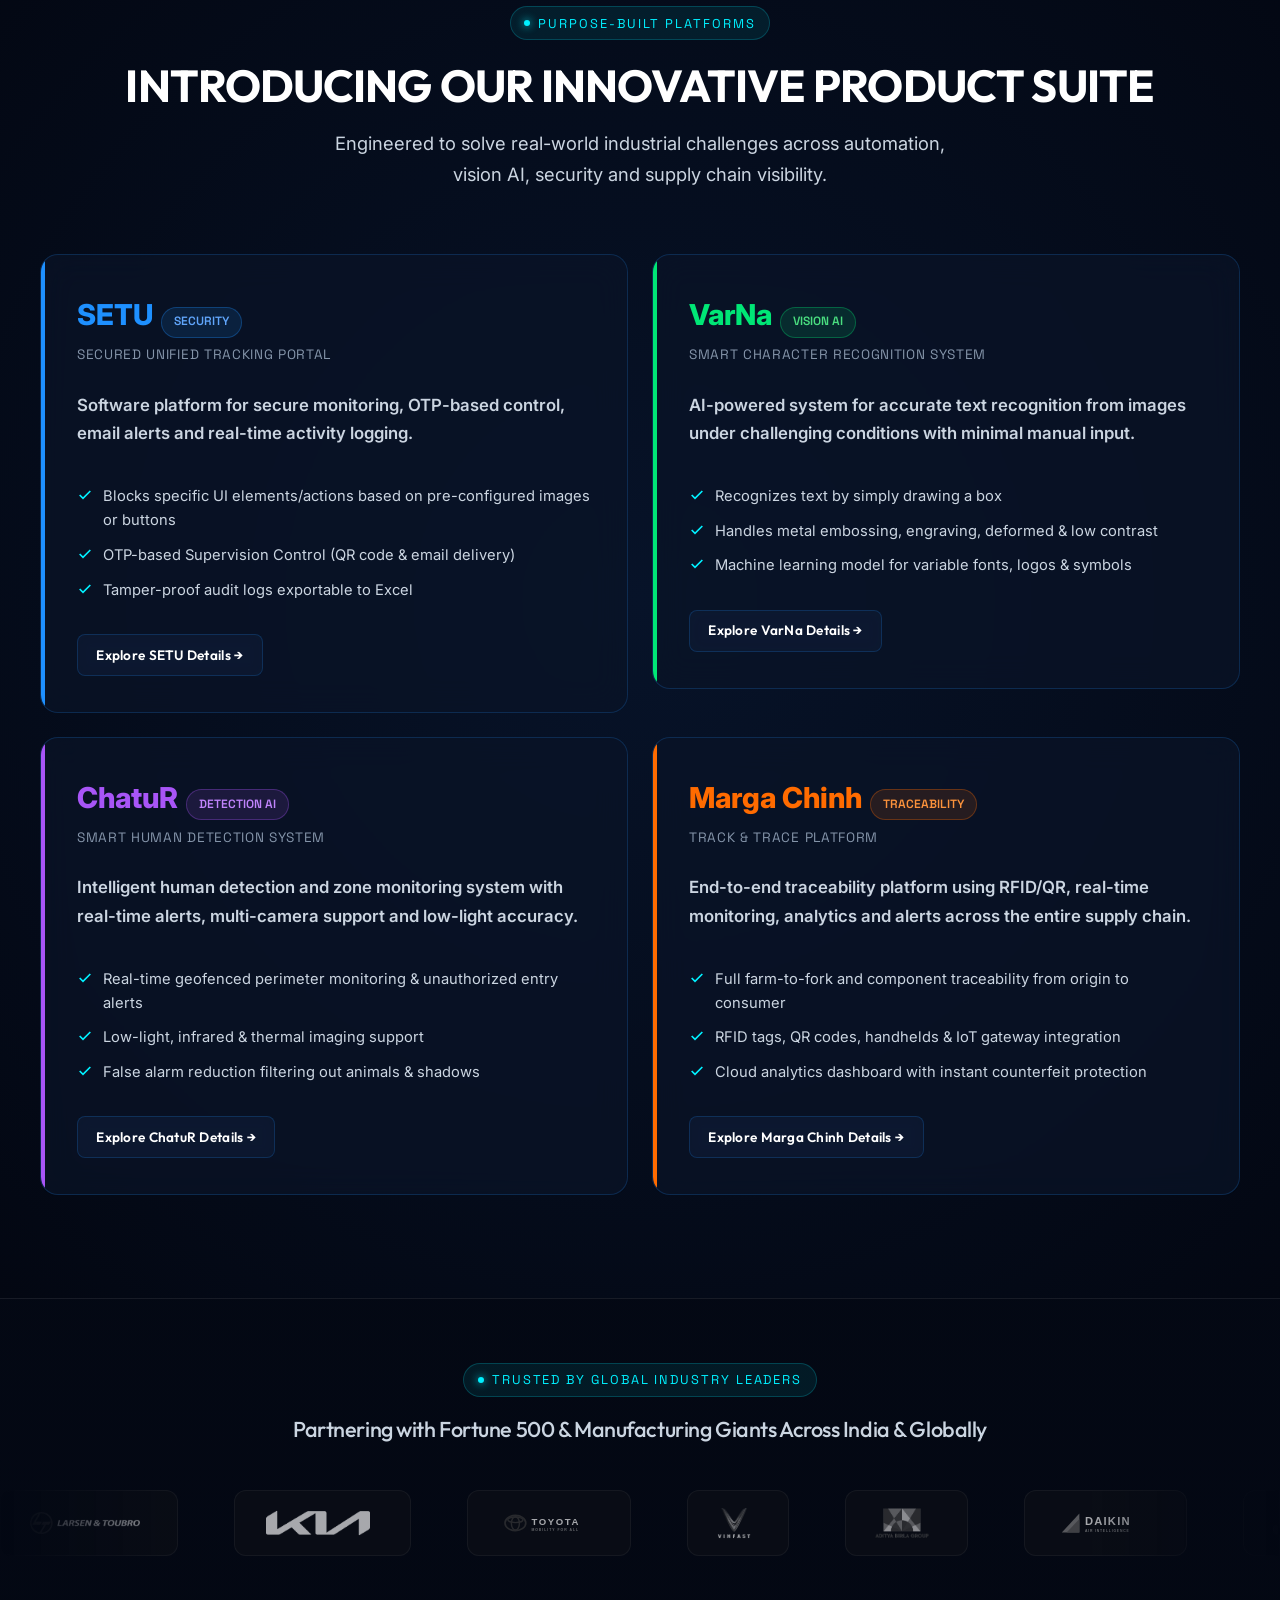
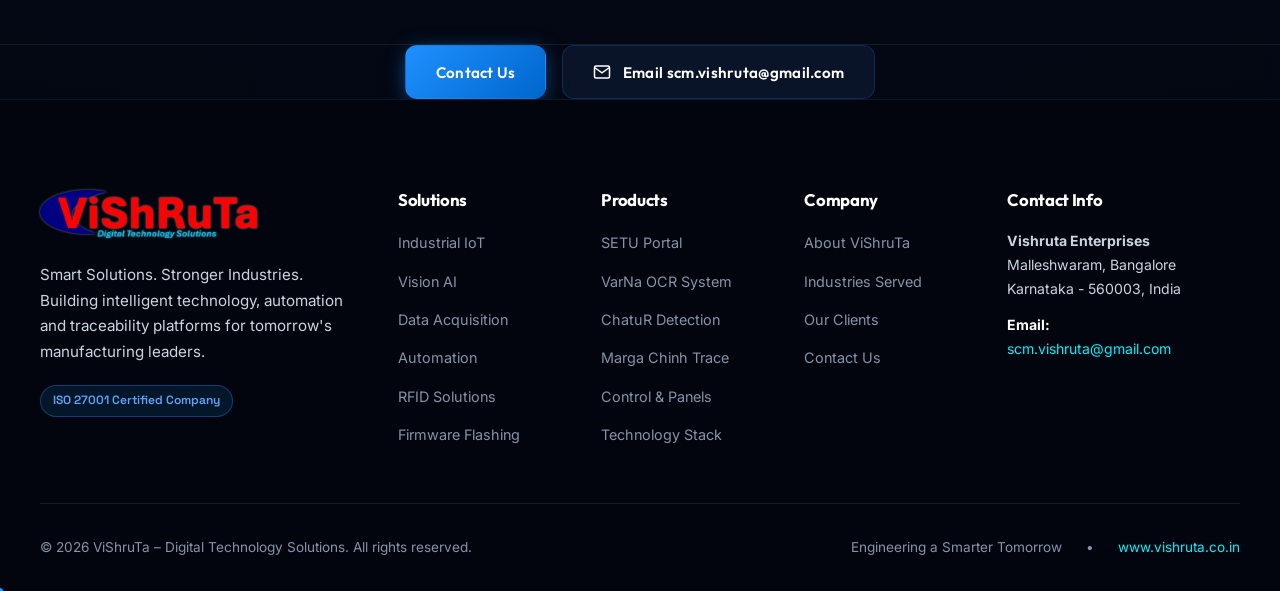
==== commit 3080e391: "Replace VinFast, KIA, and L&T logos with uploaded images after background removal and dark mode opti" ====
--- a/index.html
+++ b/index.html
@@ -405,10 +405,10 @@
 
     <div class="marquee-container">
       <div class="marquee-track">
-        <div class="client-logo-item"><img src="images/clients/lnt.svg" alt="Larsen &amp; Toubro" class="marquee-logo-img"></div>
-        <div class="client-logo-item"><img src="images/clients/kia.svg" alt="KIA Motors" class="marquee-logo-img"></div>
+        <div class="client-logo-item"><img src="images/clients/lnt.png" alt="Larsen &amp; Toubro" class="marquee-logo-img"></div>
+        <div class="client-logo-item"><img src="images/clients/kia.png" alt="KIA Motors" class="marquee-logo-img"></div>
         <div class="client-logo-item"><img src="images/clients/toyota.svg" alt="Toyota" class="marquee-logo-img"></div>
-        <div class="client-logo-item"><img src="images/clients/vinfast.svg" alt="VinFast" class="marquee-logo-img"></div>
+        <div class="client-logo-item"><img src="images/clients/vinfast.png" alt="VinFast" class="marquee-logo-img"></div>
         <div class="client-logo-item"><img src="images/clients/aditya-birla.png" alt="Aditya Birla Group" class="marquee-logo-img"></div>
         <div class="client-logo-item"><img src="images/clients/daikin.svg" alt="Daikin" class="marquee-logo-img"></div>
         <div class="client-logo-item"><img src="images/clients/jeeni.png" alt="Jeeni Millet" class="marquee-logo-img"></div>
@@ -419,10 +419,10 @@
         <div class="client-logo-item"><img src="images/clients/schneider.png" alt="Schneider Electric" class="marquee-logo-img"></div>
         <div class="client-logo-item"><img src="images/clients/kushagramati.svg" alt="Kushagramati" class="marquee-logo-img"></div>
         <!-- Duplicate for continuous seamless marquee loop -->
-        <div class="client-logo-item"><img src="images/clients/lnt.svg" alt="Larsen &amp; Toubro" class="marquee-logo-img"></div>
-        <div class="client-logo-item"><img src="images/clients/kia.svg" alt="KIA Motors" class="marquee-logo-img"></div>
+        <div class="client-logo-item"><img src="images/clients/lnt.png" alt="Larsen &amp; Toubro" class="marquee-logo-img"></div>
+        <div class="client-logo-item"><img src="images/clients/kia.png" alt="KIA Motors" class="marquee-logo-img"></div>
         <div class="client-logo-item"><img src="images/clients/toyota.svg" alt="Toyota" class="marquee-logo-img"></div>
-        <div class="client-logo-item"><img src="images/clients/vinfast.svg" alt="VinFast" class="marquee-logo-img"></div>
+        <div class="client-logo-item"><img src="images/clients/vinfast.png" alt="VinFast" class="marquee-logo-img"></div>
         <div class="client-logo-item"><img src="images/clients/aditya-birla.png" alt="Aditya Birla Group" class="marquee-logo-img"></div>
         <div class="client-logo-item"><img src="images/clients/daikin.svg" alt="Daikin" class="marquee-logo-img"></div>
         <div class="client-logo-item"><img src="images/clients/jeeni.png" alt="Jeeni Millet" class="marquee-logo-img"></div>
